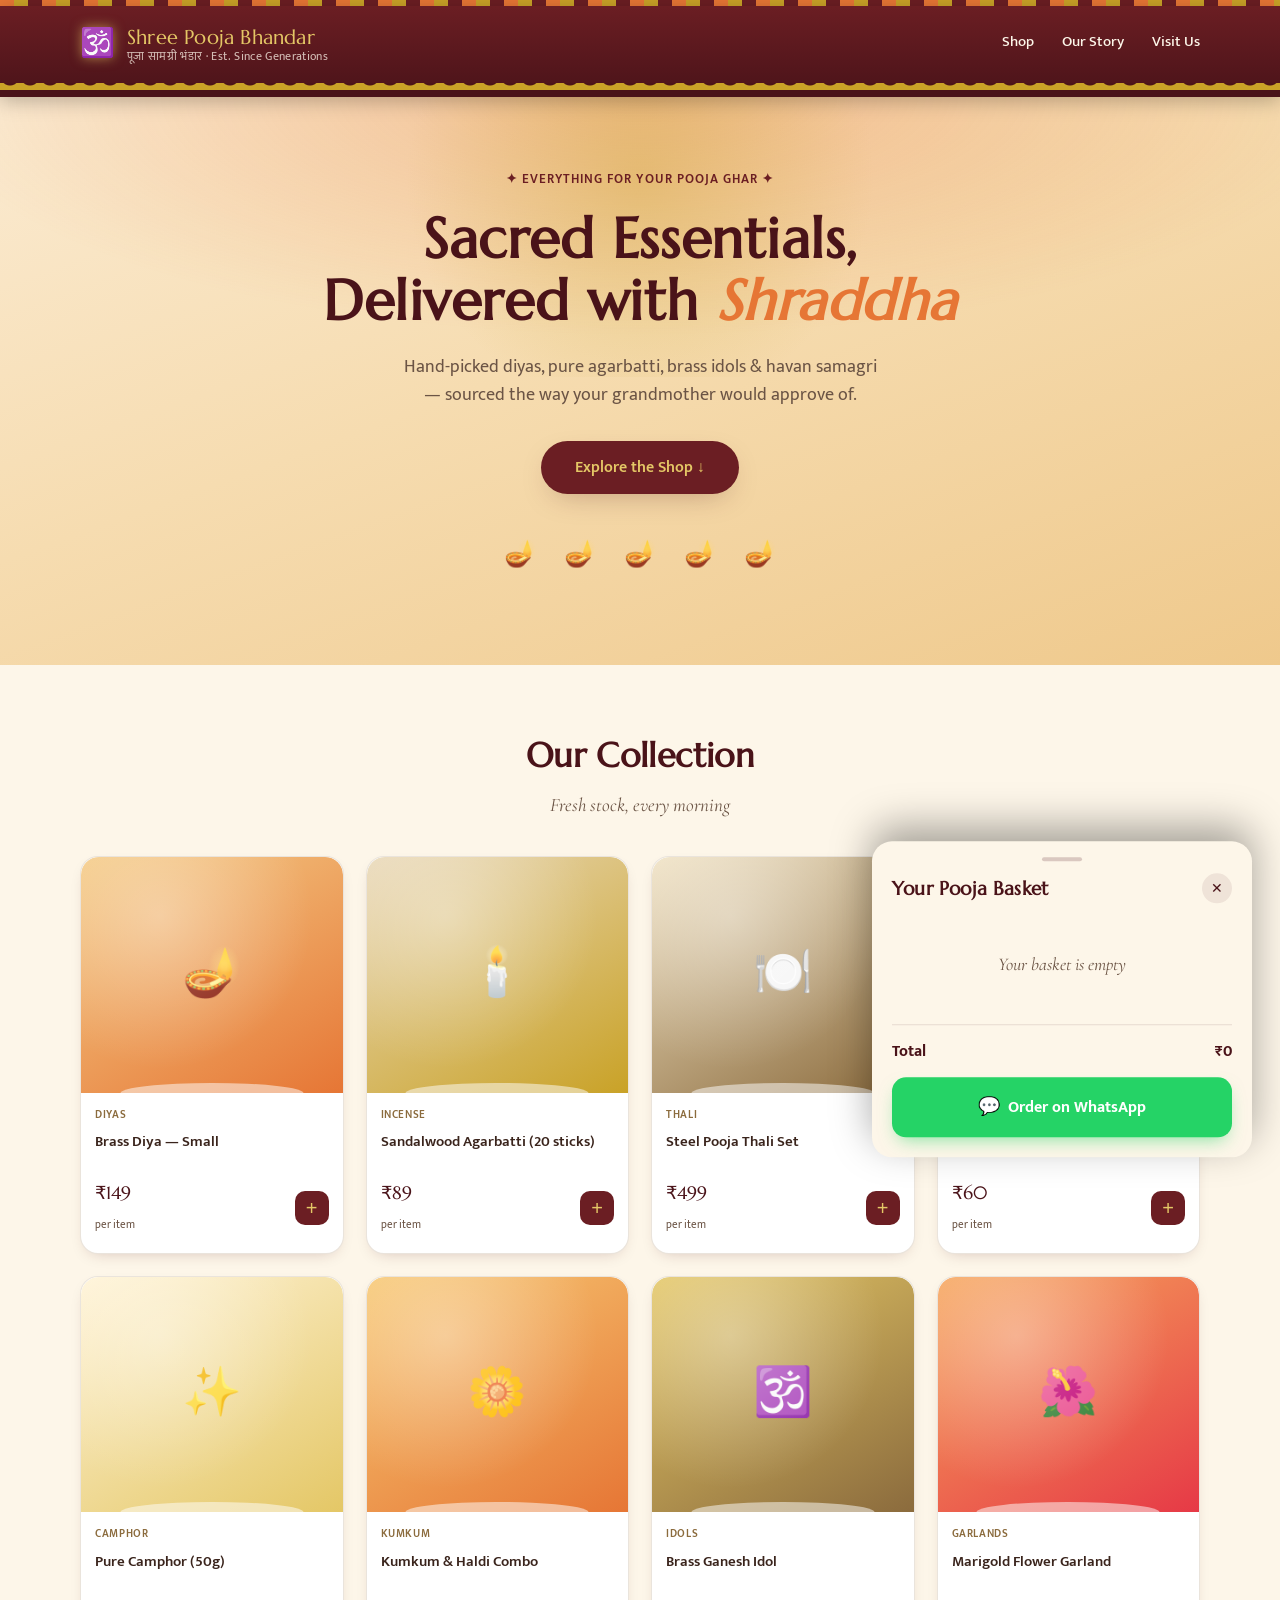
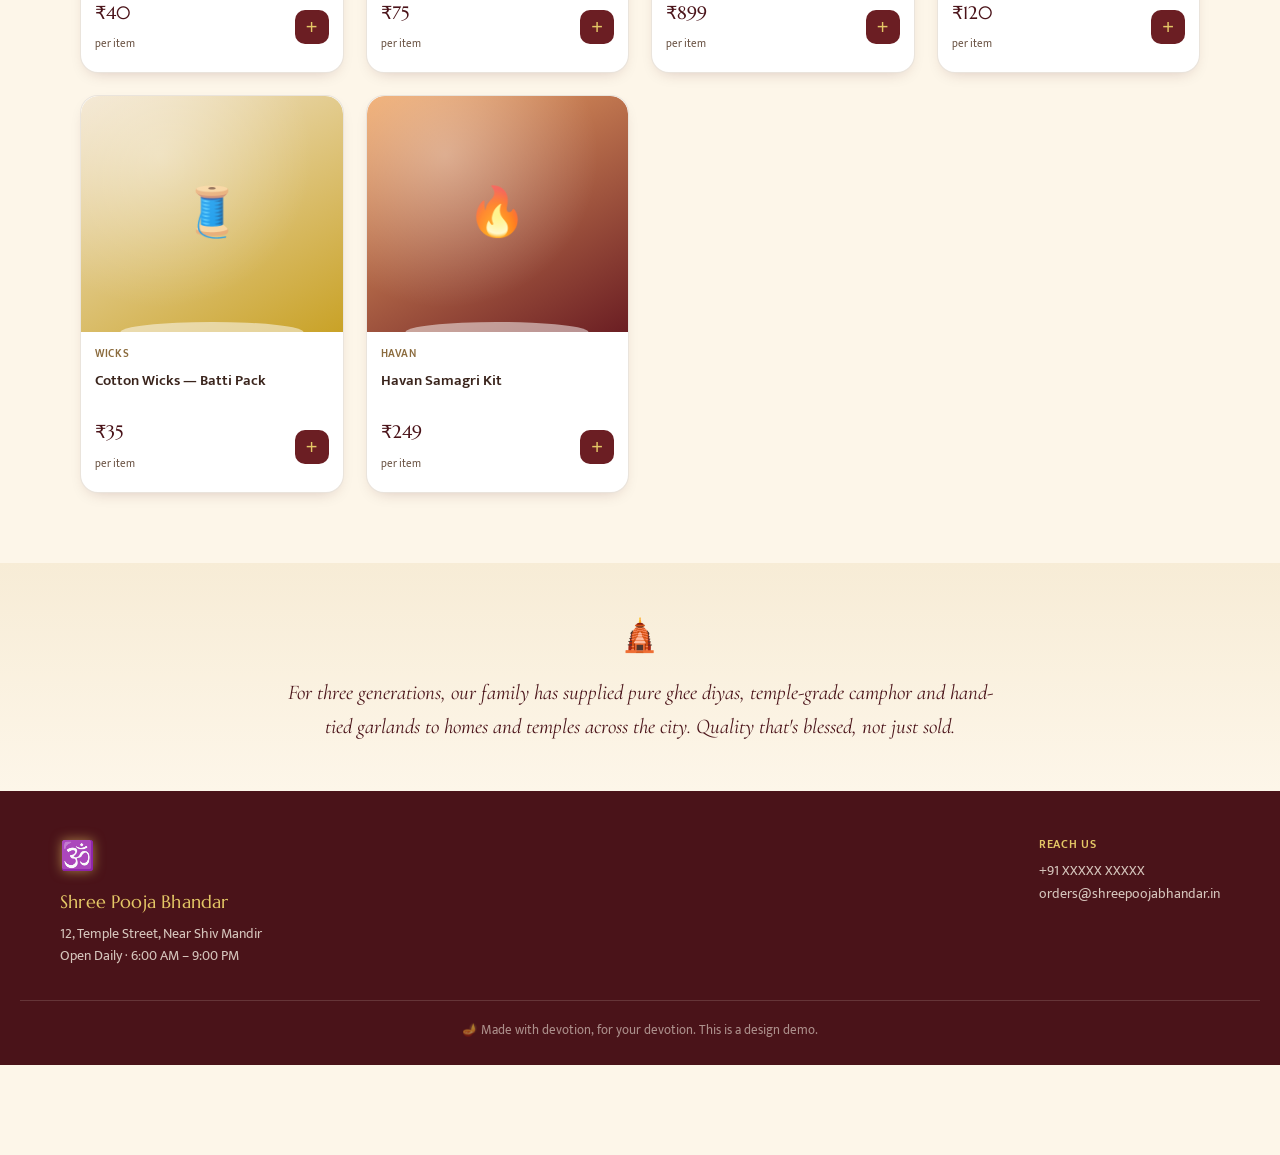
==== design-1-traditional/index.html @ de9244f1 "Add 3 pooja store design directions with Zepto-style cart demo Static HTML/CSS/JS prototypes (no bui" ====
<!DOCTYPE html>
<html lang="en">
<head>
<meta charset="UTF-8">
<meta name="viewport" content="width=device-width, initial-scale=1.0">
<title>Shree Pooja Bhandar — Traditional</title>
<link rel="preconnect" href="https://fonts.googleapis.com">
<link rel="preconnect" href="https://fonts.gstatic.com" crossorigin>
<link href="https://fonts.googleapis.com/css2?family=Cormorant+Garamond:ital,wght@0,500;0,600;0,700;1,500&family=Marcellus&family=Mukta:wght@400;500;600;700&display=swap" rel="stylesheet">
<link rel="stylesheet" href="style.css">
</head>
<body>

<div class="rangoli-strip" aria-hidden="true"></div>

<header class="site-header">
  <div class="header-inner">
    <div class="brand">
      <span class="brand-mark">🕉️</span>
      <div class="brand-text">
        <span class="brand-name">Shree Pooja Bhandar</span>
        <span class="brand-tag">पूजा सामग्री भंडार · Est. Since Generations</span>
      </div>
    </div>
    <nav class="site-nav">
      <a href="#shop">Shop</a>
      <a href="#about">Our Story</a>
      <a href="#contact">Visit Us</a>
    </nav>
  </div>
  <div class="scallop-border" aria-hidden="true"></div>
</header>

<section class="hero">
  <div class="hero-glow" aria-hidden="true"></div>
  <div class="hero-inner">
    <p class="hero-kicker">✦ Everything for your Pooja Ghar ✦</p>
    <h1>Sacred Essentials,<br>Delivered with <em>Shraddha</em></h1>
    <p class="hero-sub">Hand-picked diyas, pure agarbatti, brass idols &amp; havan samagri — sourced the way your grandmother would approve of.</p>
    <a href="#shop" class="hero-cta">Explore the Shop ↓</a>
  </div>
  <div class="hero-flames" aria-hidden="true">
    <span>🪔</span><span>🪔</span><span>🪔</span><span>🪔</span><span>🪔</span>
  </div>
</section>

<main>
  <section id="shop" class="products">
    <div class="section-head">
      <h2>Our Collection</h2>
      <p>Fresh stock, every morning</p>
    </div>
    <div id="productGrid" class="product-grid"></div>
  </section>

  <section id="about" class="about-strip">
    <div class="about-inner">
      <span class="about-icon">🛕</span>
      <p>For three generations, our family has supplied pure ghee diyas, temple-grade camphor and hand-tied garlands to homes and temples across the city. Quality that's blessed, not just sold.</p>
    </div>
  </section>
</main>

<footer id="contact" class="site-footer">
  <div class="footer-inner">
    <div>
      <span class="brand-mark">🕉️</span>
      <p class="brand-name">Shree Pooja Bhandar</p>
      <p>12, Temple Street, Near Shiv Mandir<br>Open Daily · 6:00 AM – 9:00 PM</p>
    </div>
    <div>
      <p class="footer-heading">Reach Us</p>
      <p>+91 XXXXX XXXXX</p>
      <p>orders@shreepoojabhandar.in</p>
    </div>
  </div>
  <p class="footer-bottom">🪔 Made with devotion, for your devotion. This is a design demo.</p>
</footer>

<div id="cartBar" class="cart-bar hidden">
  <div class="cart-bar-info">
    <span class="cart-bar-badge" id="cartCount">0</span>
    <span class="cart-bar-text">
      <strong id="cartItemsLabel">0 items</strong>
      <span id="cartTotalLabel">₹0</span>
    </span>
  </div>
  <span class="cart-bar-action">View Cart ▲</span>
</div>

<div id="cartDrawer" class="cart-drawer hidden">
  <div class="drawer-handle" id="drawerHandle"></div>
  <div class="drawer-header">
    <h3>Your Pooja Basket</h3>
    <button id="closeDrawer" class="drawer-close" aria-label="Close cart">✕</button>
  </div>
  <div id="drawerItems" class="drawer-items"></div>
  <div class="drawer-footer">
    <div class="drawer-total-row">
      <span>Total</span>
      <span id="drawerTotal">₹0</span>
    </div>
    <button id="whatsappBtn" class="whatsapp-btn">
      <span class="wa-icon">💬</span> Order on WhatsApp
    </button>
  </div>
</div>

<script src="script.js"></script>
</body>
</html>
---- design-1-traditional/style.css ----
/* ============================================
   SHREE POOJA BHANDAR — Traditional / Warm
   Palette: Maroon #6B1E23, Temple Gold #C9A227,
   Marigold #E67635, Brass #8B6B3D, Cream #FDF6E9,
   Ink #3A241C
   Type: Marcellus (display) + Cormorant Garamond (accents)
         + Mukta (body)
   ============================================ */

:root{
  --maroon: #6B1E23;
  --maroon-deep: #4A1319;
  --gold: #C9A227;
  --gold-light: #E4C766;
  --marigold: #E67635;
  --brass: #8B6B3D;
  --cream: #FDF6E9;
  --cream-2: #F7ECD6;
  --ink: #3A241C;
  --ink-soft: #6B5445;
  --shadow: 0 10px 30px -12px rgba(74, 19, 25, 0.35);
}

*{ box-sizing: border-box; margin: 0; padding: 0; }

html{ scroll-behavior: smooth; }

body{
  font-family: 'Mukta', sans-serif;
  background: var(--cream);
  color: var(--ink);
  line-height: 1.6;
  font-size: 16px;
  padding-bottom: 90px;
  overflow-x: hidden;
}

h1, h2, h3, .brand-name{
  font-family: 'Marcellus', serif;
  color: var(--maroon-deep);
  letter-spacing: 0.01em;
}

a{ text-decoration: none; color: inherit; }

/* ---------- Rangoli top strip ---------- */
.rangoli-strip{
  height: 6px;
  background: repeating-linear-gradient(
    90deg,
    var(--marigold) 0 14px,
    var(--gold) 14px 28px,
    var(--maroon) 28px 42px
  );
}

/* ---------- Header ---------- */
.site-header{
  background: linear-gradient(180deg, var(--maroon) 0%, var(--maroon-deep) 100%);
  position: sticky;
  top: 0;
  z-index: 40;
  box-shadow: 0 4px 18px rgba(0,0,0,0.25);
}
.header-inner{
  max-width: 1160px;
  margin: 0 auto;
  padding: 16px 20px;
  display: flex;
  align-items: center;
  justify-content: space-between;
  gap: 16px;
}
.brand{
  display: flex;
  align-items: center;
  gap: 12px;
}
.brand-mark{
  font-size: 28px;
  filter: drop-shadow(0 0 6px rgba(228, 199, 102, 0.6));
}
.brand-text{ display: flex; flex-direction: column; line-height: 1.2; }
.site-header .brand-name{
  color: var(--gold-light);
  font-size: 20px;
}
.brand-tag{
  color: rgba(253, 246, 233, 0.75);
  font-size: 11.5px;
  letter-spacing: 0.03em;
}
.site-nav{
  display: flex;
  gap: 28px;
}
.site-nav a{
  color: var(--cream);
  font-weight: 500;
  font-size: 15px;
  position: relative;
  padding-bottom: 4px;
  transition: color 0.2s ease;
}
.site-nav a:hover{ color: var(--gold-light); }
.site-nav a::after{
  content: "";
  position: absolute;
  left: 0; right: 0; bottom: 0;
  height: 2px;
  background: var(--gold-light);
  transform: scaleX(0);
  transition: transform 0.25s ease;
}
.site-nav a:hover::after{ transform: scaleX(1); }

.scallop-border{
  height: 14px;
  background:
    radial-gradient(circle at 10px 0, transparent 9px, var(--gold) 10px) 0 -7px / 20px 14px repeat-x,
    var(--maroon-deep);
}

/* ---------- Hero ---------- */
.hero{
  position: relative;
  padding: 72px 20px 90px;
  text-align: center;
  background:
    radial-gradient(ellipse 80% 60% at 50% 0%, rgba(230, 118, 53, 0.35), transparent 70%),
    linear-gradient(160deg, #FBEBD2 0%, #F6DCB0 45%, #EFC98C 100%);
  overflow: hidden;
}
.hero-glow{
  position: absolute;
  top: -120px; left: 50%;
  width: 600px; height: 400px;
  transform: translateX(-50%);
  background: radial-gradient(circle, rgba(201,162,39,0.35), transparent 65%);
  pointer-events: none;
}
.hero-inner{ position: relative; max-width: 680px; margin: 0 auto; }
.hero-kicker{
  color: var(--maroon);
  font-weight: 600;
  letter-spacing: 0.08em;
  font-size: 13px;
  text-transform: uppercase;
  margin-bottom: 18px;
}
.hero h1{
  font-size: clamp(34px, 6vw, 56px);
  line-height: 1.12;
  margin-bottom: 20px;
}
.hero h1 em{
  color: var(--marigold);
  font-style: italic;
}
.hero-sub{
  font-size: 17.5px;
  color: var(--ink-soft);
  max-width: 480px;
  margin: 0 auto 32px;
}
.hero-cta{
  display: inline-block;
  background: var(--maroon);
  color: var(--gold-light);
  padding: 14px 34px;
  border-radius: 999px;
  font-weight: 600;
  font-size: 15.5px;
  box-shadow: var(--shadow);
  transition: transform 0.2s ease, background 0.2s ease;
}
.hero-cta:hover{
  background: var(--maroon-deep);
  transform: translateY(-2px);
}
.hero-flames{
  margin-top: 40px;
  display: flex;
  justify-content: center;
  gap: 28px;
  font-size: 26px;
  opacity: 0.85;
}
.hero-flames span{
  animation: flicker 2.4s ease-in-out infinite;
}
.hero-flames span:nth-child(2){ animation-delay: 0.3s; }
.hero-flames span:nth-child(3){ animation-delay: 0.6s; }
.hero-flames span:nth-child(4){ animation-delay: 0.9s; }
.hero-flames span:nth-child(5){ animation-delay: 1.2s; }
@keyframes flicker{
  0%, 100%{ transform: translateY(0) scale(1); }
  50%{ transform: translateY(-6px) scale(1.08); }
}

/* ---------- Products ---------- */
.products{
  max-width: 1160px;
  margin: 0 auto;
  padding: 64px 20px 40px;
}
.section-head{
  text-align: center;
  margin-bottom: 36px;
}
.section-head h2{
  font-size: clamp(26px, 4vw, 34px);
  margin-bottom: 6px;
}
.section-head p{
  color: var(--ink-soft);
  font-family: 'Cormorant Garamond', serif;
  font-size: 19px;
  font-style: italic;
}

.product-grid{
  display: grid;
  grid-template-columns: repeat(2, 1fr);
  gap: 18px;
}
@media (min-width: 620px){
  .product-grid{ grid-template-columns: repeat(3, 1fr); }
}
@media (min-width: 920px){
  .product-grid{ grid-template-columns: repeat(4, 1fr); gap: 22px; }
}

.product-card{
  background: #fff;
  border-radius: 18px;
  border: 1px solid rgba(139, 107, 61, 0.18);
  overflow: hidden;
  box-shadow: 0 6px 16px -8px rgba(74, 19, 25, 0.25);
  transition: transform 0.25s ease, box-shadow 0.25s ease;
  display: flex;
  flex-direction: column;
}
.product-card:hover{
  transform: translateY(-5px);
  box-shadow: 0 16px 28px -12px rgba(74, 19, 25, 0.35);
}
.product-media{
  position: relative;
  aspect-ratio: 1 / 0.9;
  display: flex;
  align-items: center;
  justify-content: center;
  font-size: 48px;
  border-radius: 18px 18px 0 0;
}
.product-media::after{
  content: "";
  position: absolute;
  inset: 0;
  border-radius: 18px 18px 0 0;
  background: radial-gradient(circle at 30% 25%, rgba(255,255,255,0.35), transparent 60%);
}
.product-media .arch{
  position: absolute;
  bottom: 0; left: 50%;
  transform: translateX(-50%);
  width: 70%;
  height: 10px;
  background: rgba(255,255,255,0.5);
  border-radius: 50% 50% 0 0 / 100% 100% 0 0;
}
.product-body{
  padding: 14px 14px 16px;
  display: flex;
  flex-direction: column;
  gap: 8px;
  flex: 1;
}
.product-cat{
  font-size: 11px;
  text-transform: uppercase;
  letter-spacing: 0.06em;
  color: var(--brass);
  font-weight: 600;
}
.product-name{
  font-size: 15px;
  font-weight: 600;
  color: var(--ink);
  line-height: 1.35;
  min-height: 2.6em;
}
.product-footer{
  margin-top: auto;
  display: flex;
  align-items: center;
  justify-content: space-between;
  gap: 8px;
}
.product-price{
  font-family: 'Marcellus', serif;
  font-size: 18px;
  color: var(--maroon-deep);
}
.product-price small{
  font-family: 'Mukta', sans-serif;
  font-size: 11px;
  color: var(--ink-soft);
  font-weight: 400;
}

/* Add button / stepper */
.add-btn{
  background: var(--maroon);
  color: var(--gold-light);
  border: none;
  width: 34px;
  height: 34px;
  border-radius: 10px;
  font-size: 20px;
  line-height: 1;
  cursor: pointer;
  display: flex;
  align-items: center;
  justify-content: center;
  transition: background 0.2s ease, transform 0.15s ease;
  flex-shrink: 0;
}
.add-btn:hover{ background: var(--maroon-deep); }
.add-btn:active{ transform: scale(0.9); }

.stepper{
  display: flex;
  align-items: center;
  background: var(--maroon);
  border-radius: 10px;
  overflow: hidden;
  flex-shrink: 0;
}
.stepper button{
  background: transparent;
  border: none;
  color: var(--gold-light);
  width: 30px;
  height: 34px;
  font-size: 17px;
  cursor: pointer;
  transition: background 0.15s ease;
}
.stepper button:hover{ background: rgba(255,255,255,0.12); }
.stepper .qty{
  color: #fff;
  font-weight: 700;
  font-size: 14px;
  min-width: 22px;
  text-align: center;
}

/* ---------- About strip ---------- */
.about-strip{
  background: linear-gradient(180deg, var(--cream-2), var(--cream));
  padding: 48px 20px;
  margin-top: 30px;
}
.about-inner{
  max-width: 720px;
  margin: 0 auto;
  text-align: center;
}
.about-icon{ font-size: 32px; display: block; margin-bottom: 14px; }
.about-inner p{
  font-family: 'Cormorant Garamond', serif;
  font-size: 21px;
  font-style: italic;
  color: var(--maroon-deep);
  line-height: 1.6;
}

/* ---------- Footer ---------- */
.site-footer{
  background: var(--maroon-deep);
  color: var(--cream);
  padding: 44px 20px 24px;
}
.footer-inner{
  max-width: 1160px;
  margin: 0 auto;
  display: flex;
  flex-wrap: wrap;
  gap: 36px;
  justify-content: space-between;
}
.site-footer .brand-name{
  color: var(--gold-light);
  font-size: 18px;
  margin: 8px 0 6px;
}
.site-footer p{
  color: rgba(253,246,233,0.78);
  font-size: 14px;
  line-height: 1.6;
}
.footer-heading{
  color: var(--gold-light) !important;
  font-weight: 600;
  margin-bottom: 6px;
  text-transform: uppercase;
  font-size: 12px !important;
  letter-spacing: 0.06em;
}
.footer-bottom{
  text-align: center;
  margin-top: 32px;
  padding-top: 20px;
  border-top: 1px solid rgba(253,246,233,0.15);
  font-size: 12.5px !important;
  color: rgba(253,246,233,0.55) !important;
}

/* ---------- Cart bar ---------- */
.cart-bar{
  position: fixed;
  left: 16px; right: 16px; bottom: 16px;
  max-width: 520px;
  margin: 0 auto;
  background: var(--maroon);
  color: #fff;
  border-radius: 16px;
  padding: 12px 18px;
  display: flex;
  align-items: center;
  justify-content: space-between;
  box-shadow: 0 14px 30px -8px rgba(0,0,0,0.45);
  cursor: pointer;
  z-index: 50;
  transition: transform 0.35s cubic-bezier(.2,.9,.3,1.3), opacity 0.3s ease;
  border: 1px solid rgba(228,199,102,0.35);
}
.cart-bar.hidden{
  transform: translateY(140%);
  opacity: 0;
  pointer-events: none;
}
.cart-bar.bounce{ animation: cartPulse 0.4s ease; }
@keyframes cartPulse{
  0%{ transform: scale(1); }
  30%{ transform: scale(1.035); }
  100%{ transform: scale(1); }
}
.cart-bar-info{ display: flex; align-items: center; gap: 12px; }
.cart-bar-badge{
  background: var(--gold-light);
  color: var(--maroon-deep);
  font-weight: 700;
  font-size: 13px;
  min-width: 26px;
  height: 26px;
  border-radius: 50%;
  display: flex;
  align-items: center;
  justify-content: center;
  transition: transform 0.2s ease;
}
.cart-bar-badge.bump{ animation: badgeBounce 0.4s ease; }
@keyframes badgeBounce{
  0%{ transform: scale(1); }
  40%{ transform: scale(1.4); }
  100%{ transform: scale(1); }
}
.cart-bar-text{ display: flex; flex-direction: column; line-height: 1.25; }
.cart-bar-text strong{ font-size: 14px; }
.cart-bar-text span{ font-size: 12.5px; color: var(--gold-light); }
.cart-bar-action{
  font-size: 13.5px;
  font-weight: 600;
  color: var(--gold-light);
}

/* ---------- Cart drawer ---------- */
.cart-drawer{
  position: fixed;
  left: 0; right: 0; bottom: 0;
  max-width: 520px;
  margin: 0 auto;
  background: var(--cream);
  border-radius: 22px 22px 0 0;
  box-shadow: 0 -14px 40px rgba(0,0,0,0.35);
  z-index: 60;
  padding: 10px 20px 20px;
  max-height: 78vh;
  display: flex;
  flex-direction: column;
  transition: transform 0.35s cubic-bezier(.2,.9,.3,1.1);
}
.cart-drawer.hidden{ transform: translateY(110%); }
.drawer-handle{
  width: 40px; height: 4px;
  background: rgba(74,19,25,0.2);
  border-radius: 4px;
  margin: 6px auto 12px;
}
.drawer-header{
  display: flex;
  align-items: center;
  justify-content: space-between;
  margin-bottom: 10px;
}
.drawer-header h3{ font-size: 19px; }
.drawer-close{
  background: rgba(74,19,25,0.08);
  border: none;
  width: 30px; height: 30px;
  border-radius: 50%;
  font-size: 14px;
  cursor: pointer;
  color: var(--maroon-deep);
}
.drawer-items{
  overflow-y: auto;
  display: flex;
  flex-direction: column;
  gap: 12px;
  padding: 6px 2px 10px;
}
.drawer-empty{
  text-align: center;
  color: var(--ink-soft);
  padding: 30px 0;
  font-style: italic;
  font-family: 'Cormorant Garamond', serif;
  font-size: 18px;
}
.drawer-item{
  display: flex;
  align-items: center;
  gap: 12px;
  background: #fff;
  border-radius: 12px;
  padding: 10px 12px;
  border: 1px solid rgba(139,107,61,0.15);
}
.drawer-item-emoji{
  font-size: 22px;
  width: 38px; height: 38px;
  display: flex; align-items: center; justify-content: center;
  background: var(--cream-2);
  border-radius: 10px;
  flex-shrink: 0;
}
.drawer-item-info{ flex: 1; min-width: 0; }
.drawer-item-info .name{
  font-size: 14px;
  font-weight: 600;
  color: var(--ink);
  white-space: nowrap;
  overflow: hidden;
  text-overflow: ellipsis;
}
.drawer-item-info .line-price{
  font-size: 12.5px;
  color: var(--ink-soft);
}
.drawer-footer{
  border-top: 1px solid rgba(74,19,25,0.12);
  padding-top: 14px;
  margin-top: 6px;
}
.drawer-total-row{
  display: flex;
  justify-content: space-between;
  font-size: 16px;
  font-weight: 700;
  color: var(--maroon-deep);
  margin-bottom: 12px;
}
.whatsapp-btn{
  width: 100%;
  background: #25D366;
  color: #fff;
  border: none;
  padding: 15px;
  border-radius: 14px;
  font-size: 16px;
  font-weight: 700;
  font-family: 'Mukta', sans-serif;
  cursor: pointer;
  display: flex;
  align-items: center;
  justify-content: center;
  gap: 8px;
  box-shadow: 0 8px 18px -6px rgba(37,211,102,0.55);
  transition: transform 0.15s ease, background 0.2s ease;
}
.whatsapp-btn:hover{ background: #1ebe5a; transform: translateY(-1px); }
.whatsapp-btn:active{ transform: scale(0.98); }
.wa-icon{ font-size: 18px; }

@media (min-width: 720px){
  .cart-bar, .cart-drawer{ left: auto; right: 28px; }
  .cart-bar{ width: 380px; }
  .cart-drawer{
    width: 380px;
    border-radius: 20px;
    bottom: 90px;
    max-height: 70vh;
  }
}
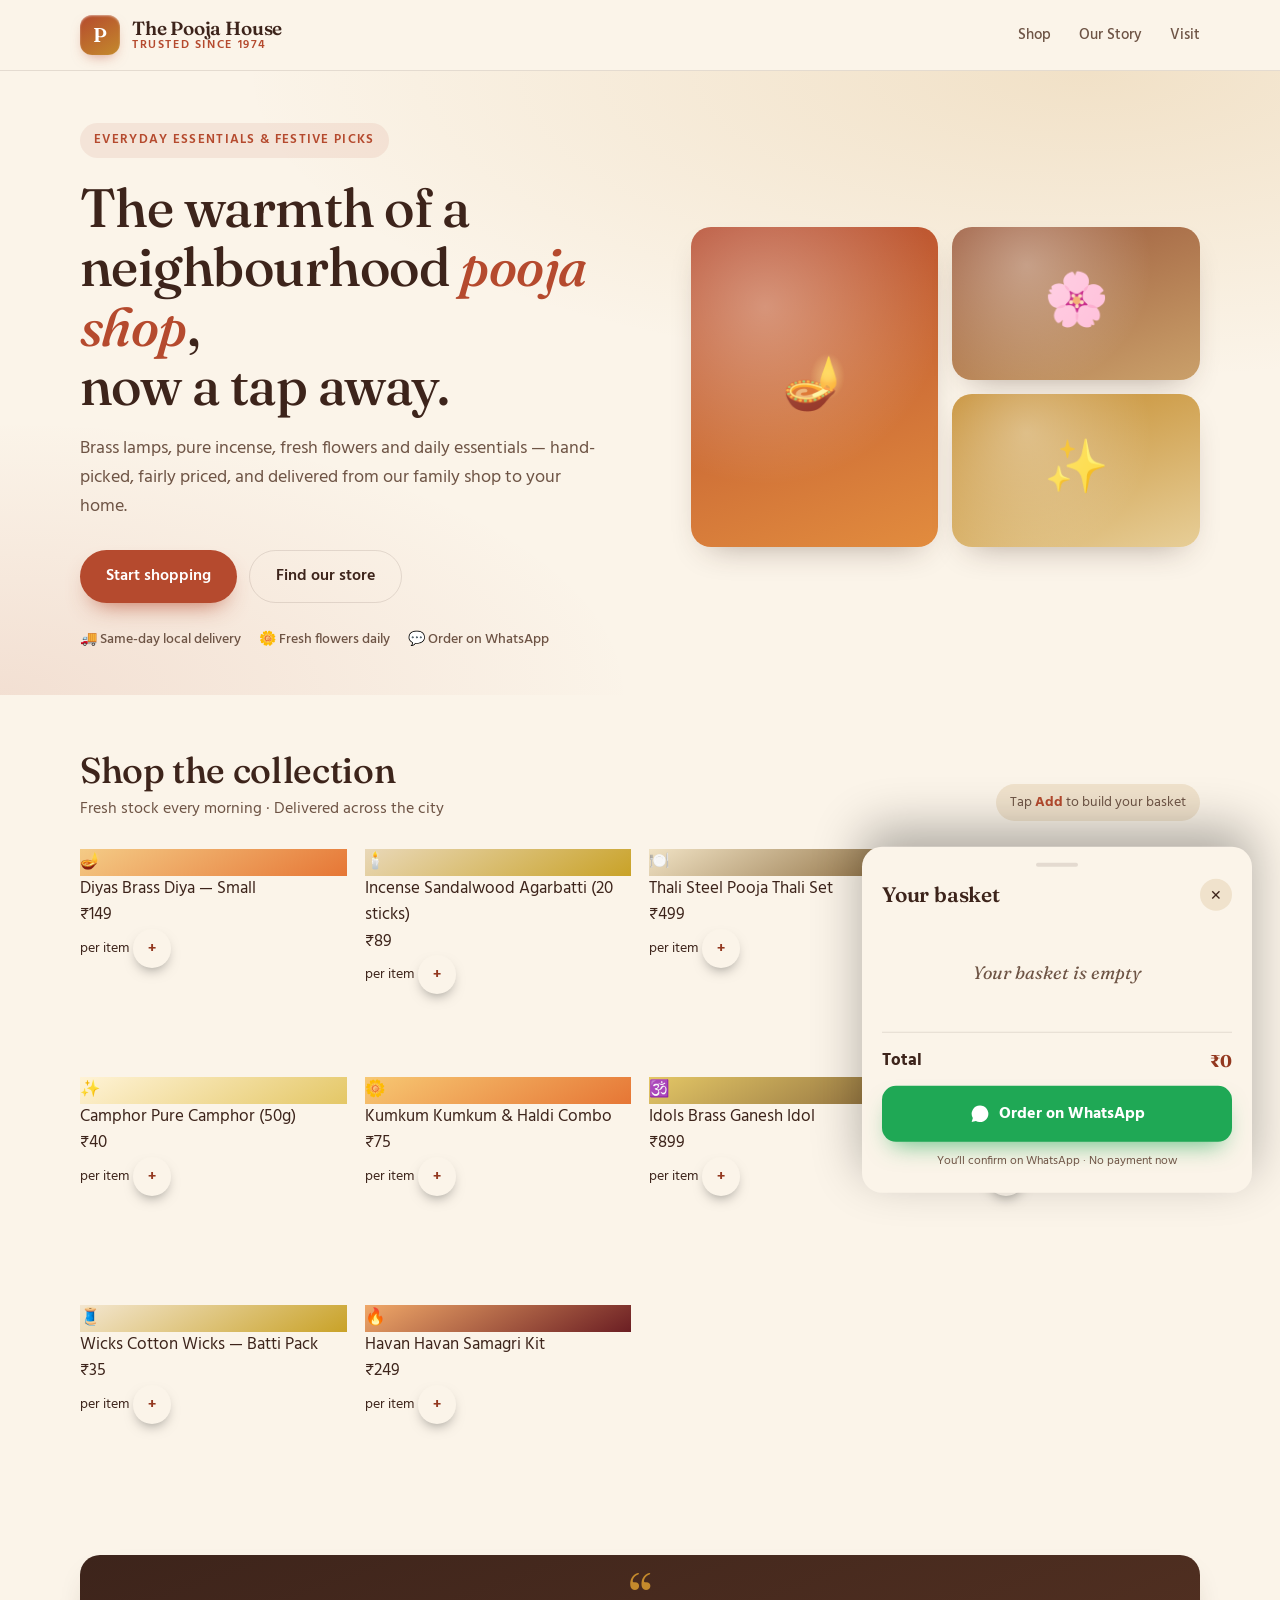
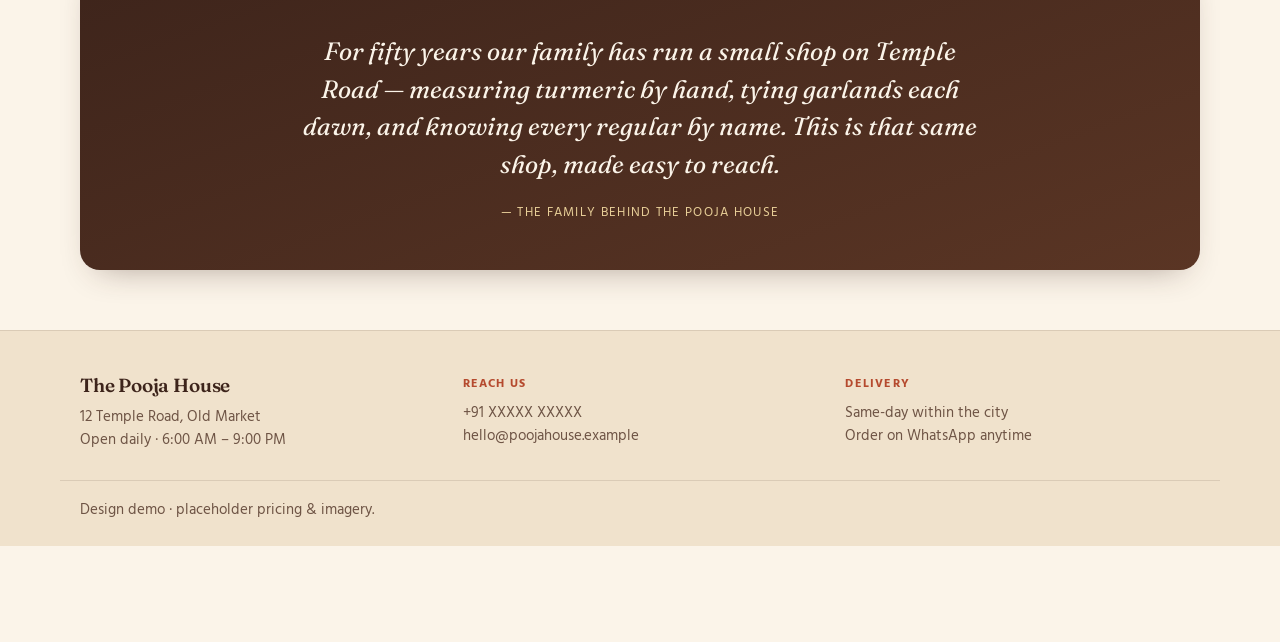
==== commit 45e0b571: "Redesign all 3 directions: English-only, bento grids, real photos - Drop religious ornamentation and" ====
--- a/design-1-traditional/index.html
+++ b/design-1-traditional/index.html
@@ -3,108 +3,124 @@
 <head>
 <meta charset="UTF-8">
 <meta name="viewport" content="width=device-width, initial-scale=1.0">
-<title>Shree Pooja Bhandar — Traditional</title>
+<title>The Pooja House — Traditional</title>
 <link rel="preconnect" href="https://fonts.googleapis.com">
 <link rel="preconnect" href="https://fonts.gstatic.com" crossorigin>
-<link href="https://fonts.googleapis.com/css2?family=Cormorant+Garamond:ital,wght@0,500;0,600;0,700;1,500&family=Marcellus&family=Mukta:wght@400;500;600;700&display=swap" rel="stylesheet">
+<link href="https://fonts.googleapis.com/css2?family=Fraunces:ital,opsz,wght@0,9..144,400;0,9..144,500;0,9..144,600;1,9..144,500&family=Hind:wght@400;500;600;700&display=swap" rel="stylesheet">
 <link rel="stylesheet" href="style.css">
 </head>
-<body>
-
-<div class="rangoli-strip" aria-hidden="true"></div>
+<body data-shop="The Pooja House" data-cardstyle="overlay">
 
 <header class="site-header">
-  <div class="header-inner">
-    <div class="brand">
-      <span class="brand-mark">🕉️</span>
-      <div class="brand-text">
-        <span class="brand-name">Shree Pooja Bhandar</span>
-        <span class="brand-tag">पूजा सामग्री भंडार · Est. Since Generations</span>
-      </div>
-    </div>
+  <div class="wrap header-inner">
+    <a href="#" class="brand">
+      <span class="brand-seal">P</span>
+      <span class="brand-text">
+        <span class="brand-name">The Pooja House</span>
+        <span class="brand-tag">Trusted since 1974</span>
+      </span>
+    </a>
     <nav class="site-nav">
       <a href="#shop">Shop</a>
       <a href="#about">Our Story</a>
-      <a href="#contact">Visit Us</a>
+      <a href="#visit">Visit</a>
     </nav>
   </div>
-  <div class="scallop-border" aria-hidden="true"></div>
 </header>
 
 <section class="hero">
-  <div class="hero-glow" aria-hidden="true"></div>
-  <div class="hero-inner">
-    <p class="hero-kicker">✦ Everything for your Pooja Ghar ✦</p>
-    <h1>Sacred Essentials,<br>Delivered with <em>Shraddha</em></h1>
-    <p class="hero-sub">Hand-picked diyas, pure agarbatti, brass idols &amp; havan samagri — sourced the way your grandmother would approve of.</p>
-    <a href="#shop" class="hero-cta">Explore the Shop ↓</a>
-  </div>
-  <div class="hero-flames" aria-hidden="true">
-    <span>🪔</span><span>🪔</span><span>🪔</span><span>🪔</span><span>🪔</span>
+  <div class="wrap hero-inner">
+    <div class="hero-copy">
+      <span class="hero-eyebrow">Everyday essentials &amp; festive picks</span>
+      <h1>The warmth of a<br>neighbourhood <em>pooja shop</em>,<br>now a tap away.</h1>
+      <p class="hero-sub">Brass lamps, pure incense, fresh flowers and daily essentials — hand-picked, fairly priced, and delivered from our family shop to your home.</p>
+      <div class="hero-actions">
+        <a href="#shop" class="btn btn-primary">Start shopping</a>
+        <a href="#visit" class="btn btn-ghost">Find our store</a>
+      </div>
+      <ul class="hero-trust">
+        <li>🚚 Same-day local delivery</li>
+        <li>🌼 Fresh flowers daily</li>
+        <li>💬 Order on WhatsApp</li>
+      </ul>
+    </div>
+    <div class="hero-visual" aria-hidden="true">
+      <div class="hero-photo hero-photo-1"><span>🪔</span></div>
+      <div class="hero-photo hero-photo-2"><span>🌸</span></div>
+      <div class="hero-photo hero-photo-3"><span>✨</span></div>
+    </div>
   </div>
 </section>
 
-<main>
-  <section id="shop" class="products">
+<main class="wrap">
+  <section id="shop" class="shop">
     <div class="section-head">
-      <h2>Our Collection</h2>
-      <p>Fresh stock, every morning</p>
+      <div>
+        <h2>Shop the collection</h2>
+        <p>Fresh stock every morning · Delivered across the city</p>
+      </div>
+      <span class="section-note">Tap <b>Add</b> to build your basket</span>
     </div>
     <div id="productGrid" class="product-grid"></div>
   </section>
 
-  <section id="about" class="about-strip">
-    <div class="about-inner">
-      <span class="about-icon">🛕</span>
-      <p>For three generations, our family has supplied pure ghee diyas, temple-grade camphor and hand-tied garlands to homes and temples across the city. Quality that's blessed, not just sold.</p>
+  <section id="about" class="story">
+    <div class="story-card">
+      <span class="story-mark">“</span>
+      <p>For fifty years our family has run a small shop on Temple Road — measuring turmeric by hand, tying garlands each dawn, and knowing every regular by name. This is that same shop, made easy to reach.</p>
+      <span class="story-by">— The family behind The Pooja House</span>
     </div>
   </section>
 </main>
 
-<footer id="contact" class="site-footer">
-  <div class="footer-inner">
+<footer id="visit" class="site-footer">
+  <div class="wrap footer-grid">
     <div>
-      <span class="brand-mark">🕉️</span>
-      <p class="brand-name">Shree Pooja Bhandar</p>
-      <p>12, Temple Street, Near Shiv Mandir<br>Open Daily · 6:00 AM – 9:00 PM</p>
+      <span class="brand-name">The Pooja House</span>
+      <p>12 Temple Road, Old Market<br>Open daily · 6:00 AM – 9:00 PM</p>
     </div>
     <div>
-      <p class="footer-heading">Reach Us</p>
+      <span class="foot-h">Reach us</span>
       <p>+91 XXXXX XXXXX</p>
-      <p>orders@shreepoojabhandar.in</p>
+      <p>hello@poojahouse.example</p>
+    </div>
+    <div>
+      <span class="foot-h">Delivery</span>
+      <p>Same-day within the city<br>Order on WhatsApp anytime</p>
     </div>
   </div>
-  <p class="footer-bottom">🪔 Made with devotion, for your devotion. This is a design demo.</p>
+  <p class="wrap foot-fine">Design demo · placeholder pricing &amp; imagery.</p>
 </footer>
 
-<div id="cartBar" class="cart-bar hidden">
-  <div class="cart-bar-info">
-    <span class="cart-bar-badge" id="cartCount">0</span>
-    <span class="cart-bar-text">
-      <strong id="cartItemsLabel">0 items</strong>
-      <span id="cartTotalLabel">₹0</span>
-    </span>
-  </div>
-  <span class="cart-bar-action">View Cart ▲</span>
-</div>
+<!-- Cart -->
+<div id="cartOverlay" class="cart-overlay"></div>
 
-<div id="cartDrawer" class="cart-drawer hidden">
-  <div class="drawer-handle" id="drawerHandle"></div>
-  <div class="drawer-header">
-    <h3>Your Pooja Basket</h3>
-    <button id="closeDrawer" class="drawer-close" aria-label="Close cart">✕</button>
-  </div>
+<button id="cartBar" class="cart-bar" aria-label="Open your basket">
+  <span class="cart-bar-left">
+    <span class="cart-bar-count" id="cartCount">0</span>
+    <span class="cart-bar-meta"><b id="cartQty">0 items</b><span>Tap to review</span></span>
+  </span>
+  <span class="cart-bar-right">
+    <span id="cartTotal">₹0</span>
+    <span class="cart-bar-cta">View basket ›</span>
+  </span>
+</button>
+
+<aside id="cartDrawer" class="cart-drawer" aria-hidden="true" aria-label="Your basket">
+  <header class="drawer-top">
+    <h3>Your basket</h3>
+    <button id="closeDrawer" class="drawer-x" aria-label="Close">✕</button>
+  </header>
   <div id="drawerItems" class="drawer-items"></div>
-  <div class="drawer-footer">
-    <div class="drawer-total-row">
-      <span>Total</span>
-      <span id="drawerTotal">₹0</span>
-    </div>
-    <button id="whatsappBtn" class="whatsapp-btn">
-      <span class="wa-icon">💬</span> Order on WhatsApp
+  <footer class="drawer-bottom">
+    <div class="drawer-total"><span>Total</span><span id="drawerTotal">₹0</span></div>
+    <button id="whatsappBtn" class="wa-btn">
+      <svg viewBox="0 0 24 24" width="20" height="20" fill="currentColor" aria-hidden="true"><path d="M17.5 14.4c-.3-.15-1.7-.85-2-.95-.26-.1-.45-.15-.65.15-.2.3-.75.95-.9 1.15-.17.2-.34.22-.63.07-.3-.15-1.24-.46-2.36-1.46-.87-.78-1.46-1.74-1.63-2.03-.17-.3-.02-.46.13-.6.13-.13.3-.34.44-.5.15-.18.2-.3.3-.5.1-.2.05-.37-.02-.52-.08-.15-.65-1.57-.9-2.15-.24-.57-.48-.49-.65-.5h-.56c-.2 0-.5.07-.77.37-.26.3-1 1-1 2.42s1.03 2.8 1.17 3c.14.2 2.02 3.08 4.9 4.32.68.3 1.22.47 1.63.6.69.22 1.31.19 1.8.11.55-.08 1.7-.7 1.94-1.36.24-.67.24-1.24.17-1.36-.07-.12-.26-.19-.55-.34zM12 2a10 10 0 0 0-8.6 15.06L2 22l5.06-1.33A10 10 0 1 0 12 2z"/></svg>
+      Order on WhatsApp
     </button>
-  </div>
-</div>
+    <p class="drawer-note">You’ll confirm on WhatsApp · No payment now</p>
+  </footer>
+</aside>
 
 <script src="script.js"></script>
 </body>
--- a/design-1-traditional/style.css
+++ b/design-1-traditional/style.css
@@ -1,608 +1,238 @@
-/* ============================================
-   SHREE POOJA BHANDAR — Traditional / Warm
-   Palette: Maroon #6B1E23, Temple Gold #C9A227,
-   Marigold #E67635, Brass #8B6B3D, Cream #FDF6E9,
-   Ink #3A241C
-   Type: Marcellus (display) + Cormorant Garamond (accents)
-         + Mukta (body)
-   ============================================ */
+/* ============================================================
+   THE POOJA HOUSE — Direction 1 · Traditional / Warm (refined)
+   Palette
+     Clay Terracotta  #B54A2E
+     Warm Espresso    #3D241B
+     Muted Brass Gold #C48A2C
+     Warm Paper       #FBF4E9
+     Soft Sand        #F0E2CC
+   Type: Fraunces (display serif) + Hind (body)
+   Signature: warm "brass seal" monogram + arched feature tile
+   ============================================================ */
 
 :root{
-  --maroon: #6B1E23;
-  --maroon-deep: #4A1319;
-  --gold: #C9A227;
-  --gold-light: #E4C766;
-  --marigold: #E67635;
-  --brass: #8B6B3D;
-  --cream: #FDF6E9;
-  --cream-2: #F7ECD6;
-  --ink: #3A241C;
-  --ink-soft: #6B5445;
-  --shadow: 0 10px 30px -12px rgba(74, 19, 25, 0.35);
-}
-
-*{ box-sizing: border-box; margin: 0; padding: 0; }
-
-html{ scroll-behavior: smooth; }
-
+  --clay:#B54A2E;
+  --clay-dark:#93381F;
+  --ink:#3D241B;
+  --ink-soft:#6E5445;
+  --gold:#C48A2C;
+  --gold-soft:#E7CE97;
+  --paper:#FBF4E9;
+  --sand:#F0E2CC;
+  --card:#FFFDF8;
+  --line:rgba(61,36,27,.12);
+  --shadow:0 14px 34px -18px rgba(61,36,27,.45);
+  --radius:20px;
+}
+*{box-sizing:border-box;margin:0;padding:0}
+html{scroll-behavior:smooth}
 body{
-  font-family: 'Mukta', sans-serif;
-  background: var(--cream);
-  color: var(--ink);
-  line-height: 1.6;
-  font-size: 16px;
-  padding-bottom: 90px;
-  overflow-x: hidden;
-}
-
-h1, h2, h3, .brand-name{
-  font-family: 'Marcellus', serif;
-  color: var(--maroon-deep);
-  letter-spacing: 0.01em;
-}
-
-a{ text-decoration: none; color: inherit; }
-
-/* ---------- Rangoli top strip ---------- */
-.rangoli-strip{
-  height: 6px;
-  background: repeating-linear-gradient(
-    90deg,
-    var(--marigold) 0 14px,
-    var(--gold) 14px 28px,
-    var(--maroon) 28px 42px
-  );
-}
+  font-family:'Hind',system-ui,sans-serif;
+  color:var(--ink);
+  background:var(--paper);
+  font-size:16.5px;
+  line-height:1.6;
+  -webkit-font-smoothing:antialiased;
+  padding-bottom:96px;
+  overflow-x:hidden;
+}
+h1,h2,h3,.brand-name{font-family:'Fraunces',Georgia,serif;color:var(--ink);letter-spacing:-.01em;line-height:1.1}
+a{text-decoration:none;color:inherit}
+.wrap{max-width:1160px;margin:0 auto;padding:0 20px}
+em{font-style:italic;color:var(--clay)}
 
 /* ---------- Header ---------- */
-.site-header{
-  background: linear-gradient(180deg, var(--maroon) 0%, var(--maroon-deep) 100%);
-  position: sticky;
-  top: 0;
-  z-index: 40;
-  box-shadow: 0 4px 18px rgba(0,0,0,0.25);
-}
-.header-inner{
-  max-width: 1160px;
-  margin: 0 auto;
-  padding: 16px 20px;
-  display: flex;
-  align-items: center;
-  justify-content: space-between;
-  gap: 16px;
-}
-.brand{
-  display: flex;
-  align-items: center;
-  gap: 12px;
-}
-.brand-mark{
-  font-size: 28px;
-  filter: drop-shadow(0 0 6px rgba(228, 199, 102, 0.6));
-}
-.brand-text{ display: flex; flex-direction: column; line-height: 1.2; }
-.site-header .brand-name{
-  color: var(--gold-light);
-  font-size: 20px;
-}
-.brand-tag{
-  color: rgba(253, 246, 233, 0.75);
-  font-size: 11.5px;
-  letter-spacing: 0.03em;
-}
-.site-nav{
-  display: flex;
-  gap: 28px;
-}
-.site-nav a{
-  color: var(--cream);
-  font-weight: 500;
-  font-size: 15px;
-  position: relative;
-  padding-bottom: 4px;
-  transition: color 0.2s ease;
-}
-.site-nav a:hover{ color: var(--gold-light); }
-.site-nav a::after{
-  content: "";
-  position: absolute;
-  left: 0; right: 0; bottom: 0;
-  height: 2px;
-  background: var(--gold-light);
-  transform: scaleX(0);
-  transition: transform 0.25s ease;
-}
-.site-nav a:hover::after{ transform: scaleX(1); }
-
-.scallop-border{
-  height: 14px;
-  background:
-    radial-gradient(circle at 10px 0, transparent 9px, var(--gold) 10px) 0 -7px / 20px 14px repeat-x,
-    var(--maroon-deep);
-}
+.site-header{position:sticky;top:0;z-index:40;background:rgba(251,244,233,.86);backdrop-filter:blur(10px);border-bottom:1px solid var(--line)}
+.header-inner{display:flex;align-items:center;justify-content:space-between;height:70px}
+.brand{display:flex;align-items:center;gap:12px}
+.brand-seal{
+  width:40px;height:40px;border-radius:12px;flex-shrink:0;
+  display:grid;place-items:center;
+  font-family:'Fraunces',serif;font-weight:600;font-size:20px;color:#fff;
+  background:linear-gradient(150deg,var(--clay),var(--gold));
+  box-shadow:inset 0 1px 2px rgba(255,255,255,.5),0 6px 14px -6px rgba(181,74,46,.6);
+}
+.brand-text{display:flex;flex-direction:column;line-height:1.15}
+.brand-name{font-size:19px;font-weight:600}
+.brand-tag{font-size:11.5px;letter-spacing:.14em;text-transform:uppercase;color:var(--clay);font-weight:600}
+.site-nav{display:flex;gap:28px}
+.site-nav a{font-weight:500;font-size:15px;color:var(--ink-soft);position:relative;transition:color .2s}
+.site-nav a:hover{color:var(--clay)}
+.site-nav a::after{content:"";position:absolute;left:0;bottom:-6px;width:100%;height:2px;background:var(--clay);transform:scaleX(0);transform-origin:left;transition:transform .25s}
+.site-nav a:hover::after{transform:scaleX(1)}
+@media(max-width:640px){.site-nav{display:none}}
 
 /* ---------- Hero ---------- */
 .hero{
-  position: relative;
-  padding: 72px 20px 90px;
-  text-align: center;
   background:
-    radial-gradient(ellipse 80% 60% at 50% 0%, rgba(230, 118, 53, 0.35), transparent 70%),
-    linear-gradient(160deg, #FBEBD2 0%, #F6DCB0 45%, #EFC98C 100%);
-  overflow: hidden;
-}
-.hero-glow{
-  position: absolute;
-  top: -120px; left: 50%;
-  width: 600px; height: 400px;
-  transform: translateX(-50%);
-  background: radial-gradient(circle, rgba(201,162,39,0.35), transparent 65%);
-  pointer-events: none;
-}
-.hero-inner{ position: relative; max-width: 680px; margin: 0 auto; }
-.hero-kicker{
-  color: var(--maroon);
-  font-weight: 600;
-  letter-spacing: 0.08em;
-  font-size: 13px;
-  text-transform: uppercase;
-  margin-bottom: 18px;
-}
-.hero h1{
-  font-size: clamp(34px, 6vw, 56px);
-  line-height: 1.12;
-  margin-bottom: 20px;
-}
-.hero h1 em{
-  color: var(--marigold);
-  font-style: italic;
-}
-.hero-sub{
-  font-size: 17.5px;
-  color: var(--ink-soft);
-  max-width: 480px;
-  margin: 0 auto 32px;
-}
-.hero-cta{
-  display: inline-block;
-  background: var(--maroon);
-  color: var(--gold-light);
-  padding: 14px 34px;
-  border-radius: 999px;
-  font-weight: 600;
-  font-size: 15.5px;
-  box-shadow: var(--shadow);
-  transition: transform 0.2s ease, background 0.2s ease;
-}
-.hero-cta:hover{
-  background: var(--maroon-deep);
-  transform: translateY(-2px);
-}
-.hero-flames{
-  margin-top: 40px;
-  display: flex;
-  justify-content: center;
-  gap: 28px;
-  font-size: 26px;
-  opacity: 0.85;
-}
-.hero-flames span{
-  animation: flicker 2.4s ease-in-out infinite;
-}
-.hero-flames span:nth-child(2){ animation-delay: 0.3s; }
-.hero-flames span:nth-child(3){ animation-delay: 0.6s; }
-.hero-flames span:nth-child(4){ animation-delay: 0.9s; }
-.hero-flames span:nth-child(5){ animation-delay: 1.2s; }
-@keyframes flicker{
-  0%, 100%{ transform: translateY(0) scale(1); }
-  50%{ transform: translateY(-6px) scale(1.08); }
-}
-
-/* ---------- Products ---------- */
-.products{
-  max-width: 1160px;
-  margin: 0 auto;
-  padding: 64px 20px 40px;
-}
-.section-head{
-  text-align: center;
-  margin-bottom: 36px;
-}
-.section-head h2{
-  font-size: clamp(26px, 4vw, 34px);
-  margin-bottom: 6px;
-}
-.section-head p{
-  color: var(--ink-soft);
-  font-family: 'Cormorant Garamond', serif;
-  font-size: 19px;
-  font-style: italic;
-}
-
+    radial-gradient(120% 90% at 85% 0%,rgba(196,138,44,.18),transparent 55%),
+    radial-gradient(90% 80% at 0% 100%,rgba(181,74,46,.12),transparent 55%),
+    var(--paper);
+  padding:52px 0 44px;
+}
+.hero-inner{display:grid;gap:36px;align-items:center}
+@media(min-width:900px){.hero-inner{grid-template-columns:1.05fr .95fr;gap:48px}}
+.hero-eyebrow{display:inline-block;font-size:13px;font-weight:600;letter-spacing:.1em;text-transform:uppercase;color:var(--clay);background:rgba(181,74,46,.09);padding:7px 14px;border-radius:999px;margin-bottom:20px}
+.hero h1{font-size:clamp(33px,5.4vw,54px);font-weight:500;margin-bottom:20px}
+.hero-sub{font-size:18px;color:var(--ink-soft);max-width:520px;margin-bottom:28px}
+.hero-actions{display:flex;flex-wrap:wrap;gap:12px;margin-bottom:26px}
+.btn{display:inline-flex;align-items:center;gap:8px;padding:13px 26px;border-radius:999px;font-weight:600;font-size:15.5px;font-family:'Hind',sans-serif;cursor:pointer;border:none;transition:transform .18s,background .2s,box-shadow .2s}
+.btn-primary{background:var(--clay);color:#fff;box-shadow:0 12px 24px -12px rgba(181,74,46,.85)}
+.btn-primary:hover{background:var(--clay-dark);transform:translateY(-2px)}
+.btn-ghost{background:transparent;color:var(--ink);border:1.5px solid var(--line)}
+.btn-ghost:hover{border-color:var(--clay);color:var(--clay)}
+.hero-trust{list-style:none;display:flex;flex-wrap:wrap;gap:18px}
+.hero-trust li{font-size:14px;color:var(--ink-soft);font-weight:500}
+
+.hero-visual{position:relative;display:grid;grid-template-columns:1fr 1fr;grid-template-rows:1fr 1fr;gap:14px;min-height:320px}
+.hero-photo{border-radius:var(--radius);display:grid;place-items:center;font-size:52px;box-shadow:var(--shadow);position:relative;overflow:hidden}
+.hero-photo::after{content:"";position:absolute;inset:0;background:radial-gradient(circle at 30% 25%,rgba(255,255,255,.35),transparent 60%)}
+.hero-photo-1{grid-row:1/3;background:linear-gradient(160deg,#B54A2E,#E28C3E)}
+.hero-photo-2{background:linear-gradient(160deg,#9c5a3c,#caa06a)}
+.hero-photo-3{background:linear-gradient(160deg,#C48A2C,#E7CE97)}
+
+/* ---------- Section head ---------- */
+.shop{padding:56px 0 20px}
+.section-head{display:flex;align-items:flex-end;justify-content:space-between;gap:16px;margin-bottom:28px;flex-wrap:wrap}
+.section-head h2{font-size:clamp(26px,4vw,36px);font-weight:500;margin-bottom:6px}
+.section-head p{color:var(--ink-soft);font-size:15.5px}
+.section-note{font-size:13.5px;color:var(--ink-soft);background:var(--sand);padding:8px 14px;border-radius:999px;white-space:nowrap}
+.section-note b{color:var(--clay)}
+
+/* ---------- Bento product grid ---------- */
 .product-grid{
-  display: grid;
-  grid-template-columns: repeat(2, 1fr);
-  gap: 18px;
-}
-@media (min-width: 620px){
-  .product-grid{ grid-template-columns: repeat(3, 1fr); }
-}
-@media (min-width: 920px){
-  .product-grid{ grid-template-columns: repeat(4, 1fr); gap: 22px; }
-}
-
-.product-card{
-  background: #fff;
-  border-radius: 18px;
-  border: 1px solid rgba(139, 107, 61, 0.18);
-  overflow: hidden;
-  box-shadow: 0 6px 16px -8px rgba(74, 19, 25, 0.25);
-  transition: transform 0.25s ease, box-shadow 0.25s ease;
-  display: flex;
-  flex-direction: column;
-}
-.product-card:hover{
-  transform: translateY(-5px);
-  box-shadow: 0 16px 28px -12px rgba(74, 19, 25, 0.35);
-}
-.product-media{
-  position: relative;
-  aspect-ratio: 1 / 0.9;
-  display: flex;
-  align-items: center;
-  justify-content: center;
-  font-size: 48px;
-  border-radius: 18px 18px 0 0;
-}
-.product-media::after{
-  content: "";
-  position: absolute;
-  inset: 0;
-  border-radius: 18px 18px 0 0;
-  background: radial-gradient(circle at 30% 25%, rgba(255,255,255,0.35), transparent 60%);
-}
-.product-media .arch{
-  position: absolute;
-  bottom: 0; left: 50%;
-  transform: translateX(-50%);
-  width: 70%;
-  height: 10px;
-  background: rgba(255,255,255,0.5);
-  border-radius: 50% 50% 0 0 / 100% 100% 0 0;
-}
-.product-body{
-  padding: 14px 14px 16px;
-  display: flex;
-  flex-direction: column;
-  gap: 8px;
-  flex: 1;
-}
-.product-cat{
-  font-size: 11px;
-  text-transform: uppercase;
-  letter-spacing: 0.06em;
-  color: var(--brass);
-  font-weight: 600;
-}
-.product-name{
-  font-size: 15px;
-  font-weight: 600;
-  color: var(--ink);
-  line-height: 1.35;
-  min-height: 2.6em;
-}
-.product-footer{
-  margin-top: auto;
-  display: flex;
-  align-items: center;
-  justify-content: space-between;
-  gap: 8px;
-}
-.product-price{
-  font-family: 'Marcellus', serif;
-  font-size: 18px;
-  color: var(--maroon-deep);
-}
-.product-price small{
-  font-family: 'Mukta', sans-serif;
-  font-size: 11px;
-  color: var(--ink-soft);
-  font-weight: 400;
-}
-
-/* Add button / stepper */
+  display:grid;
+  grid-template-columns:repeat(2,1fr);
+  grid-auto-rows:200px;
+  gap:14px;
+}
+@media(min-width:720px){.product-grid{grid-template-columns:repeat(4,1fr);grid-auto-rows:210px;gap:18px}}
+
+.tile{
+  position:relative;border-radius:var(--radius);overflow:hidden;
+  box-shadow:var(--shadow);cursor:default;
+  transition:transform .28s cubic-bezier(.2,.8,.3,1),box-shadow .28s;
+  isolation:isolate;
+}
+.tile:hover{transform:translateY(-4px);box-shadow:0 22px 40px -18px rgba(61,36,27,.5)}
+.tile--feature{grid-column:span 2}
+.tile--wide{grid-column:span 2}
+@media(min-width:720px){
+  .tile--feature{grid-column:span 2;grid-row:span 2}
+  .tile--tall{grid-row:span 2}
+  .tile--wide{grid-column:span 2}
+}
+.tile-media{position:absolute;inset:0;display:grid;place-items:center}
+.tile-emoji{font-size:44px;filter:drop-shadow(0 3px 6px rgba(0,0,0,.25))}
+.tile-media img{position:absolute;inset:0;width:100%;height:100%;object-fit:cover}
+.tile-scrim{position:absolute;inset:0;background:linear-gradient(to top,rgba(45,24,17,.82) 0%,rgba(45,24,17,.28) 42%,rgba(45,24,17,0) 70%)}
+.tile-cat{
+  position:absolute;top:12px;left:12px;z-index:2;
+  font-size:10.5px;font-weight:700;letter-spacing:.08em;text-transform:uppercase;
+  color:var(--ink);background:rgba(251,244,233,.92);padding:5px 10px;border-radius:999px;
+}
+.tile-content{position:absolute;left:0;right:0;bottom:0;z-index:2;padding:14px}
+.tile-name{color:#fff;font-size:16px;font-weight:600;margin-bottom:8px;text-shadow:0 1px 6px rgba(0,0,0,.4)}
+.tile--feature .tile-name{font-size:22px}
+.tile-foot{display:flex;align-items:center;justify-content:space-between;gap:8px}
+.tile-price{color:#fff;font-family:'Fraunces',serif;font-size:18px;font-weight:600;text-shadow:0 1px 6px rgba(0,0,0,.4)}
+.tile-price small{font-family:'Hind',sans-serif;font-size:11px;font-weight:400;opacity:.85}
+
+/* Add / stepper */
 .add-btn{
-  background: var(--maroon);
-  color: var(--gold-light);
-  border: none;
-  width: 34px;
-  height: 34px;
-  border-radius: 10px;
-  font-size: 20px;
-  line-height: 1;
-  cursor: pointer;
-  display: flex;
-  align-items: center;
-  justify-content: center;
-  transition: background 0.2s ease, transform 0.15s ease;
-  flex-shrink: 0;
-}
-.add-btn:hover{ background: var(--maroon-deep); }
-.add-btn:active{ transform: scale(0.9); }
-
-.stepper{
-  display: flex;
-  align-items: center;
-  background: var(--maroon);
-  border-radius: 10px;
-  overflow: hidden;
-  flex-shrink: 0;
-}
-.stepper button{
-  background: transparent;
-  border: none;
-  color: var(--gold-light);
-  width: 30px;
-  height: 34px;
-  font-size: 17px;
-  cursor: pointer;
-  transition: background 0.15s ease;
-}
-.stepper button:hover{ background: rgba(255,255,255,0.12); }
-.stepper .qty{
-  color: #fff;
-  font-weight: 700;
-  font-size: 14px;
-  min-width: 22px;
-  text-align: center;
-}
-
-/* ---------- About strip ---------- */
-.about-strip{
-  background: linear-gradient(180deg, var(--cream-2), var(--cream));
-  padding: 48px 20px;
-  margin-top: 30px;
-}
-.about-inner{
-  max-width: 720px;
-  margin: 0 auto;
-  text-align: center;
-}
-.about-icon{ font-size: 32px; display: block; margin-bottom: 14px; }
-.about-inner p{
-  font-family: 'Cormorant Garamond', serif;
-  font-size: 21px;
-  font-style: italic;
-  color: var(--maroon-deep);
-  line-height: 1.6;
-}
+  display:inline-flex;align-items:center;gap:5px;
+  background:var(--paper);color:var(--clay-dark);border:none;
+  padding:9px 15px;border-radius:999px;font-weight:700;font-size:13.5px;font-family:'Hind',sans-serif;
+  cursor:pointer;box-shadow:0 6px 14px -6px rgba(0,0,0,.5);transition:transform .15s,background .2s;
+}
+.add-btn span{font-size:16px;line-height:1;color:var(--clay)}
+.add-btn:hover{background:#fff;transform:translateY(-1px)}
+.add-btn:active{transform:scale(.94)}
+.stepper{display:inline-flex;align-items:center;background:var(--clay);border-radius:999px;box-shadow:0 6px 14px -6px rgba(0,0,0,.5)}
+.stepper button{background:none;border:none;color:#fff;width:32px;height:34px;font-size:18px;cursor:pointer;border-radius:999px;transition:background .15s}
+.stepper button:hover{background:rgba(255,255,255,.15)}
+.stepper .qty{color:#fff;font-weight:700;font-size:14px;min-width:22px;text-align:center}
+.stepper--sm{background:var(--sand)}
+.stepper--sm button{color:var(--clay-dark);width:28px;height:30px;font-size:16px}
+.stepper--sm .qty{color:var(--ink)}
+
+.tile.added{animation:tilePop .45s ease}
+@keyframes tilePop{0%{transform:translateY(-4px)}35%{transform:translateY(-4px) scale(1.03)}100%{transform:translateY(-4px) scale(1)}}
+
+/* ---------- Story ---------- */
+.story{padding:20px 0 60px}
+.story-card{
+  background:linear-gradient(160deg,var(--ink),#5a3524);
+  color:var(--paper);border-radius:var(--radius);
+  padding:44px 34px;position:relative;text-align:center;box-shadow:var(--shadow);
+}
+.story-mark{font-family:'Fraunces',serif;font-size:64px;color:var(--gold);line-height:0;display:block;height:34px}
+.story-card p{font-family:'Fraunces',serif;font-size:clamp(18px,2.6vw,25px);font-weight:400;font-style:italic;max-width:680px;margin:0 auto 16px;line-height:1.5}
+.story-by{font-size:13px;letter-spacing:.1em;text-transform:uppercase;color:var(--gold-soft)}
 
 /* ---------- Footer ---------- */
-.site-footer{
-  background: var(--maroon-deep);
-  color: var(--cream);
-  padding: 44px 20px 24px;
-}
-.footer-inner{
-  max-width: 1160px;
-  margin: 0 auto;
-  display: flex;
-  flex-wrap: wrap;
-  gap: 36px;
-  justify-content: space-between;
-}
-.site-footer .brand-name{
-  color: var(--gold-light);
-  font-size: 18px;
-  margin: 8px 0 6px;
-}
-.site-footer p{
-  color: rgba(253,246,233,0.78);
-  font-size: 14px;
-  line-height: 1.6;
-}
-.footer-heading{
-  color: var(--gold-light) !important;
-  font-weight: 600;
-  margin-bottom: 6px;
-  text-transform: uppercase;
-  font-size: 12px !important;
-  letter-spacing: 0.06em;
-}
-.footer-bottom{
-  text-align: center;
-  margin-top: 32px;
-  padding-top: 20px;
-  border-top: 1px solid rgba(253,246,233,0.15);
-  font-size: 12.5px !important;
-  color: rgba(253,246,233,0.55) !important;
-}
+.site-footer{background:var(--sand);border-top:1px solid var(--line);padding:44px 0 24px}
+.footer-grid{display:grid;gap:28px}
+@media(min-width:640px){.footer-grid{grid-template-columns:repeat(3,1fr)}}
+.site-footer .brand-name{font-size:19px;display:block;margin-bottom:10px}
+.site-footer p{color:var(--ink-soft);font-size:14.5px}
+.foot-h{font-size:12px;font-weight:700;letter-spacing:.1em;text-transform:uppercase;color:var(--clay);display:block;margin-bottom:8px}
+.foot-fine{margin-top:28px;padding-top:18px;border-top:1px solid var(--line);font-size:12.5px;color:var(--ink-soft)}
 
 /* ---------- Cart bar ---------- */
 .cart-bar{
-  position: fixed;
-  left: 16px; right: 16px; bottom: 16px;
-  max-width: 520px;
-  margin: 0 auto;
-  background: var(--maroon);
-  color: #fff;
-  border-radius: 16px;
-  padding: 12px 18px;
-  display: flex;
-  align-items: center;
-  justify-content: space-between;
-  box-shadow: 0 14px 30px -8px rgba(0,0,0,0.45);
-  cursor: pointer;
-  z-index: 50;
-  transition: transform 0.35s cubic-bezier(.2,.9,.3,1.3), opacity 0.3s ease;
-  border: 1px solid rgba(228,199,102,0.35);
-}
-.cart-bar.hidden{
-  transform: translateY(140%);
-  opacity: 0;
-  pointer-events: none;
-}
-.cart-bar.bounce{ animation: cartPulse 0.4s ease; }
-@keyframes cartPulse{
-  0%{ transform: scale(1); }
-  30%{ transform: scale(1.035); }
-  100%{ transform: scale(1); }
-}
-.cart-bar-info{ display: flex; align-items: center; gap: 12px; }
-.cart-bar-badge{
-  background: var(--gold-light);
-  color: var(--maroon-deep);
-  font-weight: 700;
-  font-size: 13px;
-  min-width: 26px;
-  height: 26px;
-  border-radius: 50%;
-  display: flex;
-  align-items: center;
-  justify-content: center;
-  transition: transform 0.2s ease;
-}
-.cart-bar-badge.bump{ animation: badgeBounce 0.4s ease; }
-@keyframes badgeBounce{
-  0%{ transform: scale(1); }
-  40%{ transform: scale(1.4); }
-  100%{ transform: scale(1); }
-}
-.cart-bar-text{ display: flex; flex-direction: column; line-height: 1.25; }
-.cart-bar-text strong{ font-size: 14px; }
-.cart-bar-text span{ font-size: 12.5px; color: var(--gold-light); }
-.cart-bar-action{
-  font-size: 13.5px;
-  font-weight: 600;
-  color: var(--gold-light);
-}
-
-/* ---------- Cart drawer ---------- */
+  position:fixed;left:16px;right:16px;bottom:16px;z-index:55;
+  max-width:520px;margin:0 auto;
+  display:flex;align-items:center;justify-content:space-between;gap:12px;
+  background:linear-gradient(120deg,var(--clay),var(--clay-dark));
+  color:#fff;border:none;border-radius:18px;padding:12px 16px;cursor:pointer;
+  box-shadow:0 18px 40px -12px rgba(61,36,27,.6);
+  font-family:'Hind',sans-serif;
+  transform:translateY(160%);opacity:0;transition:transform .4s cubic-bezier(.2,.9,.3,1.25),opacity .3s;
+}
+.cart-bar.show{transform:translateY(0);opacity:1}
+.cart-bar.pulse{animation:barPulse .4s ease}
+@keyframes barPulse{0%{transform:translateY(0) scale(1)}35%{transform:translateY(0) scale(1.025)}100%{transform:translateY(0) scale(1)}}
+.cart-bar-left{display:flex;align-items:center;gap:12px}
+.cart-bar-count{width:30px;height:30px;border-radius:50%;background:var(--gold-soft);color:var(--ink);font-weight:700;font-size:14px;display:grid;place-items:center}
+.cart-bar-count.pop{animation:countPop .4s ease}
+@keyframes countPop{0%{transform:scale(1)}40%{transform:scale(1.45)}100%{transform:scale(1)}}
+.cart-bar-meta{display:flex;flex-direction:column;line-height:1.2;text-align:left}
+.cart-bar-meta b{font-size:14.5px}
+.cart-bar-meta span{font-size:12px;color:var(--gold-soft)}
+.cart-bar-right{display:flex;align-items:center;gap:12px}
+.cart-bar-right #cartTotal{font-family:'Fraunces',serif;font-size:19px;font-weight:600}
+.cart-bar-cta{font-size:13px;font-weight:600;color:var(--gold-soft)}
+@media(min-width:720px){.cart-bar{left:auto;right:28px;width:390px}}
+
+/* ---------- Overlay + drawer ---------- */
+.cart-overlay{position:fixed;inset:0;background:rgba(45,24,17,.5);opacity:0;pointer-events:none;transition:opacity .3s;z-index:58}
+.cart-overlay.show{opacity:1;pointer-events:auto}
 .cart-drawer{
-  position: fixed;
-  left: 0; right: 0; bottom: 0;
-  max-width: 520px;
-  margin: 0 auto;
-  background: var(--cream);
-  border-radius: 22px 22px 0 0;
-  box-shadow: 0 -14px 40px rgba(0,0,0,0.35);
-  z-index: 60;
-  padding: 10px 20px 20px;
-  max-height: 78vh;
-  display: flex;
-  flex-direction: column;
-  transition: transform 0.35s cubic-bezier(.2,.9,.3,1.1);
-}
-.cart-drawer.hidden{ transform: translateY(110%); }
-.drawer-handle{
-  width: 40px; height: 4px;
-  background: rgba(74,19,25,0.2);
-  border-radius: 4px;
-  margin: 6px auto 12px;
-}
-.drawer-header{
-  display: flex;
-  align-items: center;
-  justify-content: space-between;
-  margin-bottom: 10px;
-}
-.drawer-header h3{ font-size: 19px; }
-.drawer-close{
-  background: rgba(74,19,25,0.08);
-  border: none;
-  width: 30px; height: 30px;
-  border-radius: 50%;
-  font-size: 14px;
-  cursor: pointer;
-  color: var(--maroon-deep);
-}
-.drawer-items{
-  overflow-y: auto;
-  display: flex;
-  flex-direction: column;
-  gap: 12px;
-  padding: 6px 2px 10px;
-}
-.drawer-empty{
-  text-align: center;
-  color: var(--ink-soft);
-  padding: 30px 0;
-  font-style: italic;
-  font-family: 'Cormorant Garamond', serif;
-  font-size: 18px;
-}
-.drawer-item{
-  display: flex;
-  align-items: center;
-  gap: 12px;
-  background: #fff;
-  border-radius: 12px;
-  padding: 10px 12px;
-  border: 1px solid rgba(139,107,61,0.15);
-}
-.drawer-item-emoji{
-  font-size: 22px;
-  width: 38px; height: 38px;
-  display: flex; align-items: center; justify-content: center;
-  background: var(--cream-2);
-  border-radius: 10px;
-  flex-shrink: 0;
-}
-.drawer-item-info{ flex: 1; min-width: 0; }
-.drawer-item-info .name{
-  font-size: 14px;
-  font-weight: 600;
-  color: var(--ink);
-  white-space: nowrap;
-  overflow: hidden;
-  text-overflow: ellipsis;
-}
-.drawer-item-info .line-price{
-  font-size: 12.5px;
-  color: var(--ink-soft);
-}
-.drawer-footer{
-  border-top: 1px solid rgba(74,19,25,0.12);
-  padding-top: 14px;
-  margin-top: 6px;
-}
-.drawer-total-row{
-  display: flex;
-  justify-content: space-between;
-  font-size: 16px;
-  font-weight: 700;
-  color: var(--maroon-deep);
-  margin-bottom: 12px;
-}
-.whatsapp-btn{
-  width: 100%;
-  background: #25D366;
-  color: #fff;
-  border: none;
-  padding: 15px;
-  border-radius: 14px;
-  font-size: 16px;
-  font-weight: 700;
-  font-family: 'Mukta', sans-serif;
-  cursor: pointer;
-  display: flex;
-  align-items: center;
-  justify-content: center;
-  gap: 8px;
-  box-shadow: 0 8px 18px -6px rgba(37,211,102,0.55);
-  transition: transform 0.15s ease, background 0.2s ease;
-}
-.whatsapp-btn:hover{ background: #1ebe5a; transform: translateY(-1px); }
-.whatsapp-btn:active{ transform: scale(0.98); }
-.wa-icon{ font-size: 18px; }
-
-@media (min-width: 720px){
-  .cart-bar, .cart-drawer{ left: auto; right: 28px; }
-  .cart-bar{ width: 380px; }
-  .cart-drawer{
-    width: 380px;
-    border-radius: 20px;
-    bottom: 90px;
-    max-height: 70vh;
-  }
-}
+  position:fixed;left:0;right:0;bottom:0;z-index:60;
+  max-width:520px;margin:0 auto;background:var(--paper);
+  border-radius:22px 22px 0 0;box-shadow:0 -18px 50px rgba(0,0,0,.3);
+  padding:8px 20px 22px;max-height:82vh;display:flex;flex-direction:column;
+  transform:translateY(110%);transition:transform .4s cubic-bezier(.2,.9,.3,1.1);
+}
+.cart-drawer.open{transform:translateY(0)}
+.cart-drawer::before{content:"";width:42px;height:4px;border-radius:4px;background:var(--line);margin:8px auto 6px}
+.drawer-top{display:flex;align-items:center;justify-content:space-between;padding:6px 0 12px}
+.drawer-top h3{font-size:21px;font-weight:600}
+.drawer-x{background:var(--sand);border:none;width:32px;height:32px;border-radius:50%;font-size:14px;cursor:pointer;color:var(--ink)}
+.drawer-items{overflow-y:auto;display:flex;flex-direction:column;gap:10px;padding:4px 2px 12px}
+.drawer-empty{text-align:center;color:var(--ink-soft);padding:32px 0;font-family:'Fraunces',serif;font-style:italic;font-size:18px}
+.drawer-item{display:flex;align-items:center;gap:12px;background:var(--card);border:1px solid var(--line);border-radius:14px;padding:10px 12px}
+.di-emoji{width:42px;height:42px;border-radius:11px;display:grid;place-items:center;font-size:20px;flex-shrink:0;box-shadow:inset 0 0 0 1px rgba(255,255,255,.25)}
+.di-info{flex:1;min-width:0}
+.di-name{display:block;font-weight:600;font-size:14.5px;white-space:nowrap;overflow:hidden;text-overflow:ellipsis}
+.di-price{font-size:12.5px;color:var(--ink-soft)}
+.di-price b{color:var(--clay-dark)}
+.drawer-bottom{border-top:1px solid var(--line);padding-top:14px}
+.drawer-total{display:flex;justify-content:space-between;font-size:17px;font-weight:700;margin-bottom:12px}
+.drawer-total span:last-child{font-family:'Fraunces',serif;color:var(--clay-dark)}
+.wa-btn{width:100%;display:flex;align-items:center;justify-content:center;gap:9px;background:#1FA855;color:#fff;border:none;padding:15px;border-radius:14px;font-size:16px;font-weight:700;font-family:'Hind',sans-serif;cursor:pointer;box-shadow:0 12px 24px -10px rgba(31,168,85,.7);transition:transform .15s,background .2s}
+.wa-btn:hover{background:#178a45;transform:translateY(-1px)}
+.wa-btn:active{transform:scale(.98)}
+.drawer-note{text-align:center;font-size:12px;color:var(--ink-soft);margin-top:10px}
+@media(min-width:720px){.cart-drawer{right:28px;left:auto;width:390px;bottom:88px;border-radius:20px;max-height:74vh}}
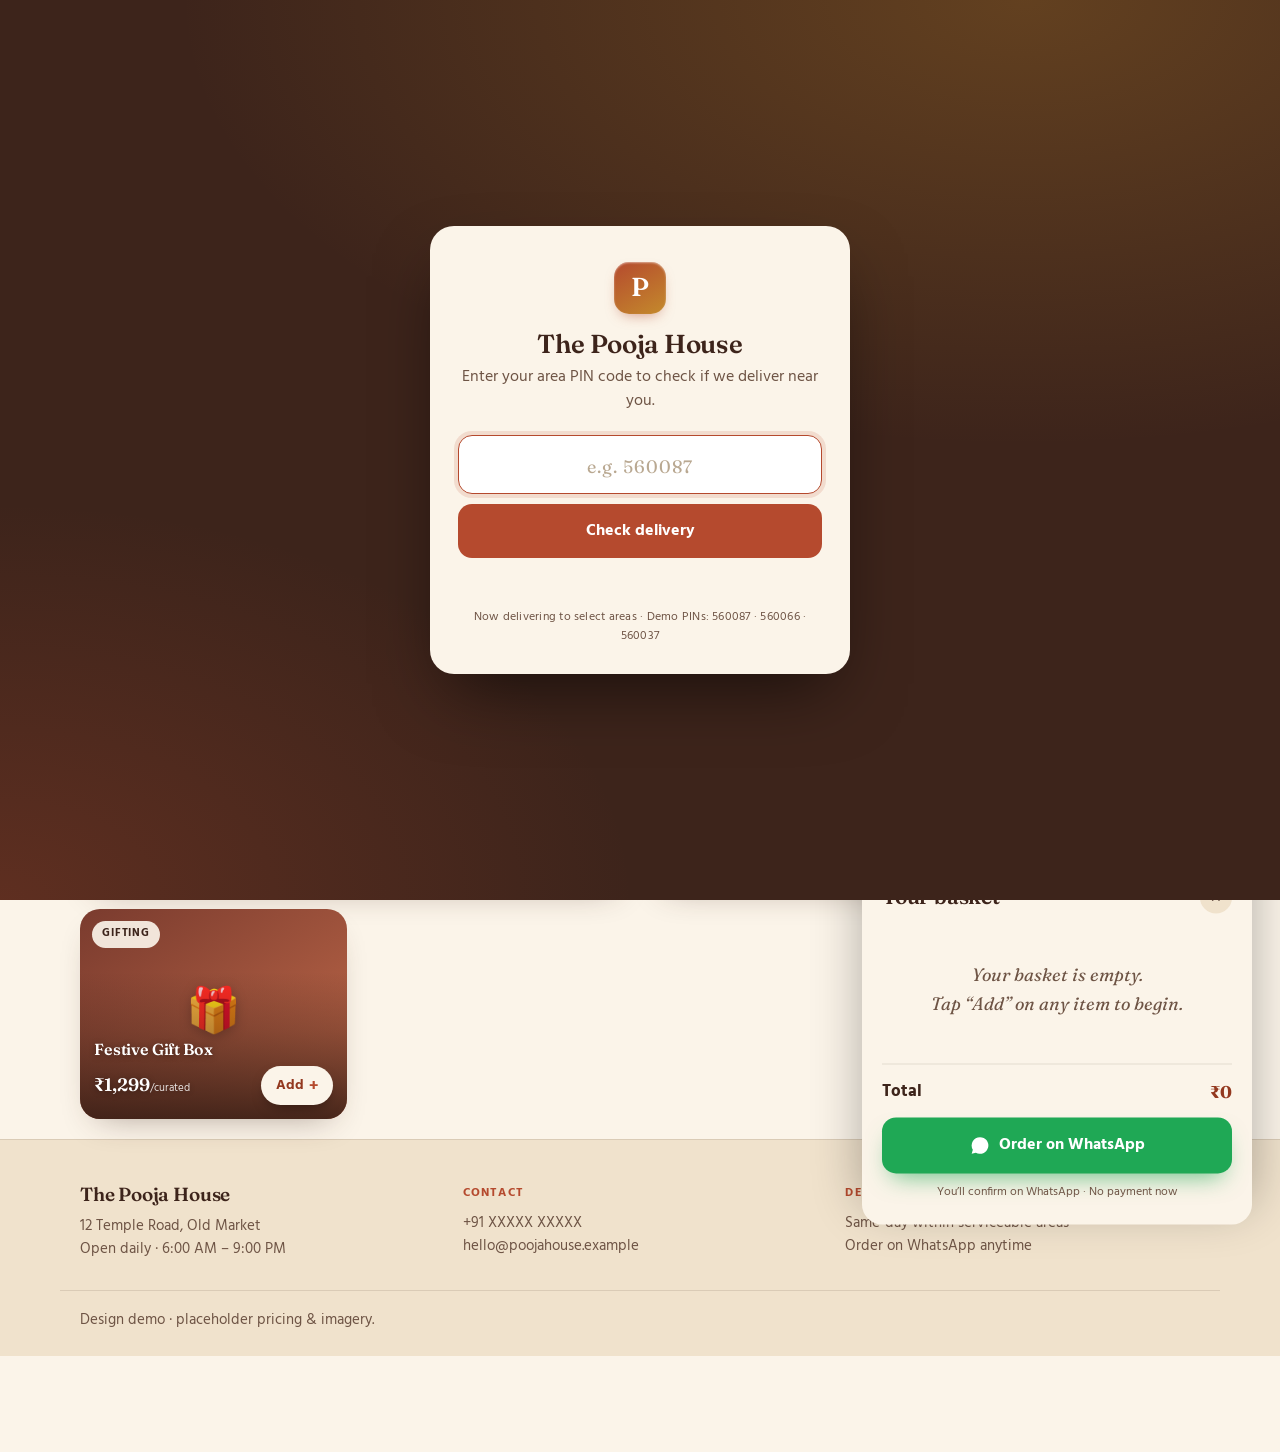
==== commit b8eaa2f0: "Make it shop-first: PIN-code delivery gate + trimmed nav - Add a PIN-code entry gate before the stor" ====
--- a/design-1-traditional/index.html
+++ b/design-1-traditional/index.html
@@ -3,13 +3,29 @@
 <head>
 <meta charset="UTF-8">
 <meta name="viewport" content="width=device-width, initial-scale=1.0">
-<title>The Pooja House — Traditional</title>
+<title>The Pooja House</title>
 <link rel="preconnect" href="https://fonts.googleapis.com">
 <link rel="preconnect" href="https://fonts.gstatic.com" crossorigin>
 <link href="https://fonts.googleapis.com/css2?family=Fraunces:ital,opsz,wght@0,9..144,400;0,9..144,500;0,9..144,600;1,9..144,500&family=Hind:wght@400;500;600;700&display=swap" rel="stylesheet">
 <link rel="stylesheet" href="style.css">
 </head>
 <body data-shop="The Pooja House" data-cardstyle="overlay">
+
+<!-- PIN-code delivery gate -->
+<div id="pinGate" class="pin-gate">
+  <div class="pin-card">
+    <span class="brand-seal">P</span>
+    <h2>The Pooja House</h2>
+    <p class="pin-lead">Enter your area PIN code to check if we deliver near you.</p>
+    <form id="pinForm" class="pin-form" novalidate>
+      <input id="pinInput" class="pin-input" type="text" inputmode="numeric"
+             maxlength="6" placeholder="e.g. 560087" aria-label="6-digit PIN code" autocomplete="postal-code">
+      <button type="submit" class="pin-btn">Check delivery</button>
+    </form>
+    <p id="pinMsg" class="pin-msg" role="status" aria-live="polite"></p>
+    <p class="pin-hint">Now delivering to select areas · Demo PINs: 560087 · 560066 · 560037</p>
+  </div>
+</div>
 
 <header class="site-header">
   <div class="wrap header-inner">
@@ -22,71 +38,41 @@
     </a>
     <nav class="site-nav">
       <a href="#shop">Shop</a>
-      <a href="#about">Our Story</a>
-      <a href="#visit">Visit</a>
+      <a href="#contact">Contact</a>
     </nav>
+    <button id="deliverBadge" class="deliver-badge" hidden aria-label="Change delivery PIN code">
+      📍 <span id="deliverPin"></span> · Change
+    </button>
   </div>
 </header>
-
-<section class="hero">
-  <div class="wrap hero-inner">
-    <div class="hero-copy">
-      <span class="hero-eyebrow">Everyday essentials &amp; festive picks</span>
-      <h1>The warmth of a<br>neighbourhood <em>pooja shop</em>,<br>now a tap away.</h1>
-      <p class="hero-sub">Brass lamps, pure incense, fresh flowers and daily essentials — hand-picked, fairly priced, and delivered from our family shop to your home.</p>
-      <div class="hero-actions">
-        <a href="#shop" class="btn btn-primary">Start shopping</a>
-        <a href="#visit" class="btn btn-ghost">Find our store</a>
-      </div>
-      <ul class="hero-trust">
-        <li>🚚 Same-day local delivery</li>
-        <li>🌼 Fresh flowers daily</li>
-        <li>💬 Order on WhatsApp</li>
-      </ul>
-    </div>
-    <div class="hero-visual" aria-hidden="true">
-      <div class="hero-photo hero-photo-1"><span>🪔</span></div>
-      <div class="hero-photo hero-photo-2"><span>🌸</span></div>
-      <div class="hero-photo hero-photo-3"><span>✨</span></div>
-    </div>
-  </div>
-</section>
 
 <main class="wrap">
   <section id="shop" class="shop">
     <div class="section-head">
       <div>
         <h2>Shop the collection</h2>
-        <p>Fresh stock every morning · Delivered across the city</p>
+        <p>Fresh stock every morning · Same-day local delivery</p>
       </div>
       <span class="section-note">Tap <b>Add</b> to build your basket</span>
     </div>
     <div id="productGrid" class="product-grid"></div>
   </section>
-
-  <section id="about" class="story">
-    <div class="story-card">
-      <span class="story-mark">“</span>
-      <p>For fifty years our family has run a small shop on Temple Road — measuring turmeric by hand, tying garlands each dawn, and knowing every regular by name. This is that same shop, made easy to reach.</p>
-      <span class="story-by">— The family behind The Pooja House</span>
-    </div>
-  </section>
 </main>
 
-<footer id="visit" class="site-footer">
+<footer id="contact" class="site-footer">
   <div class="wrap footer-grid">
     <div>
       <span class="brand-name">The Pooja House</span>
       <p>12 Temple Road, Old Market<br>Open daily · 6:00 AM – 9:00 PM</p>
     </div>
     <div>
-      <span class="foot-h">Reach us</span>
+      <span class="foot-h">Contact</span>
       <p>+91 XXXXX XXXXX</p>
       <p>hello@poojahouse.example</p>
     </div>
     <div>
       <span class="foot-h">Delivery</span>
-      <p>Same-day within the city<br>Order on WhatsApp anytime</p>
+      <p>Same-day within serviceable areas<br>Order on WhatsApp anytime</p>
     </div>
   </div>
   <p class="wrap foot-fine">Design demo · placeholder pricing &amp; imagery.</p>
--- a/design-1-traditional/style.css
+++ b/design-1-traditional/style.css
@@ -40,6 +40,51 @@
 a{text-decoration:none;color:inherit}
 .wrap{max-width:1160px;margin:0 auto;padding:0 20px}
 em{font-style:italic;color:var(--clay)}
+
+/* ---------- PIN gate ---------- */
+body.gated{overflow:hidden}
+.pin-gate{
+  position:fixed;inset:0;z-index:100;display:none;place-items:center;padding:22px;
+  background:
+    radial-gradient(120% 90% at 80% 0%,rgba(196,138,44,.28),transparent 55%),
+    radial-gradient(90% 80% at 0% 100%,rgba(181,74,46,.28),transparent 55%),
+    var(--ink);
+}
+.pin-gate.show{display:grid;animation:gateIn .35s ease}
+@keyframes gateIn{from{opacity:0}to{opacity:1}}
+.pin-card{
+  width:100%;max-width:420px;background:var(--paper);border-radius:24px;
+  padding:36px 28px 28px;text-align:center;box-shadow:0 30px 70px -20px rgba(0,0,0,.6);
+  animation:cardIn .4s cubic-bezier(.2,.9,.3,1.2);
+}
+@keyframes cardIn{from{transform:translateY(16px) scale(.97);opacity:0}to{transform:none;opacity:1}}
+.pin-card .brand-seal{width:52px;height:52px;font-size:26px;border-radius:15px;margin:0 auto 16px}
+.pin-card h2{font-size:26px;font-weight:600;margin-bottom:8px}
+.pin-lead{color:var(--ink-soft);font-size:15.5px;margin-bottom:22px;line-height:1.5}
+.pin-form{display:flex;flex-direction:column;gap:10px}
+.pin-input{
+  width:100%;text-align:center;font-family:'Fraunces',serif;font-size:24px;letter-spacing:.18em;
+  padding:14px;border:1.5px solid var(--line);border-radius:14px;background:#fff;color:var(--ink);
+  transition:border-color .2s,box-shadow .2s;
+}
+.pin-input::placeholder{letter-spacing:.06em;font-size:18px;color:#b9a891}
+.pin-input:focus{outline:none;border-color:var(--clay);box-shadow:0 0 0 4px rgba(181,74,46,.14)}
+.pin-btn{
+  background:var(--clay);color:#fff;border:none;padding:14px;border-radius:14px;
+  font-family:'Hind',sans-serif;font-weight:700;font-size:16px;cursor:pointer;transition:transform .15s,background .2s;
+}
+.pin-btn:hover{background:var(--clay-dark);transform:translateY(-1px)}
+.pin-btn:active{transform:scale(.98)}
+.pin-msg{min-height:20px;margin-top:14px;font-size:14px;font-weight:500;line-height:1.45}
+.pin-msg.ok{color:#1FA855}
+.pin-msg.err{color:var(--clay-dark)}
+.pin-hint{margin-top:16px;font-size:12px;color:var(--ink-soft);letter-spacing:.02em}
+.deliver-badge{
+  background:rgba(181,74,46,.1);color:var(--clay-dark);border:1px solid rgba(181,74,46,.2);
+  font-family:'Hind',sans-serif;font-size:12.5px;font-weight:600;padding:7px 12px;border-radius:999px;
+  cursor:pointer;white-space:nowrap;transition:background .2s}
+.deliver-badge:hover{background:rgba(181,74,46,.16)}
+.deliver-badge[hidden]{display:none}
 
 /* ---------- Header ---------- */
 .site-header{position:sticky;top:0;z-index:40;background:rgba(251,244,233,.86);backdrop-filter:blur(10px);border-bottom:1px solid var(--line)}
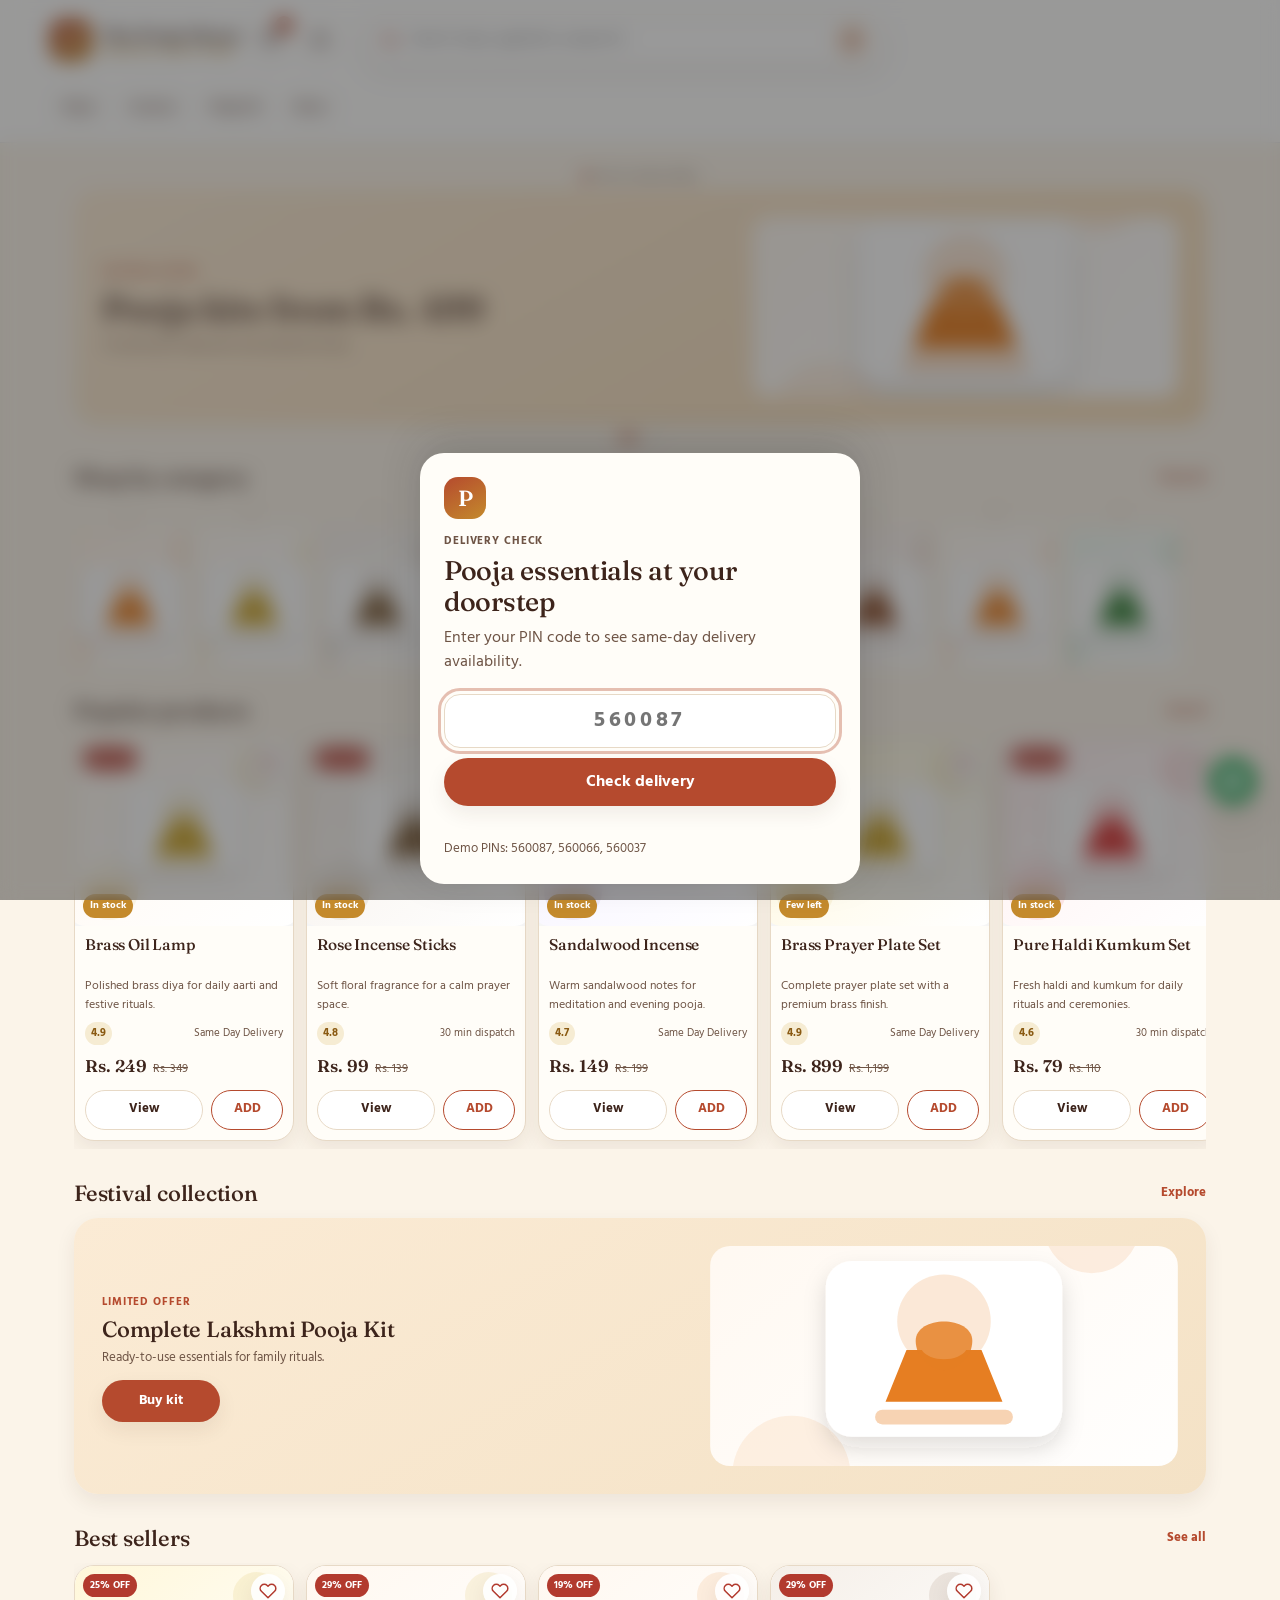
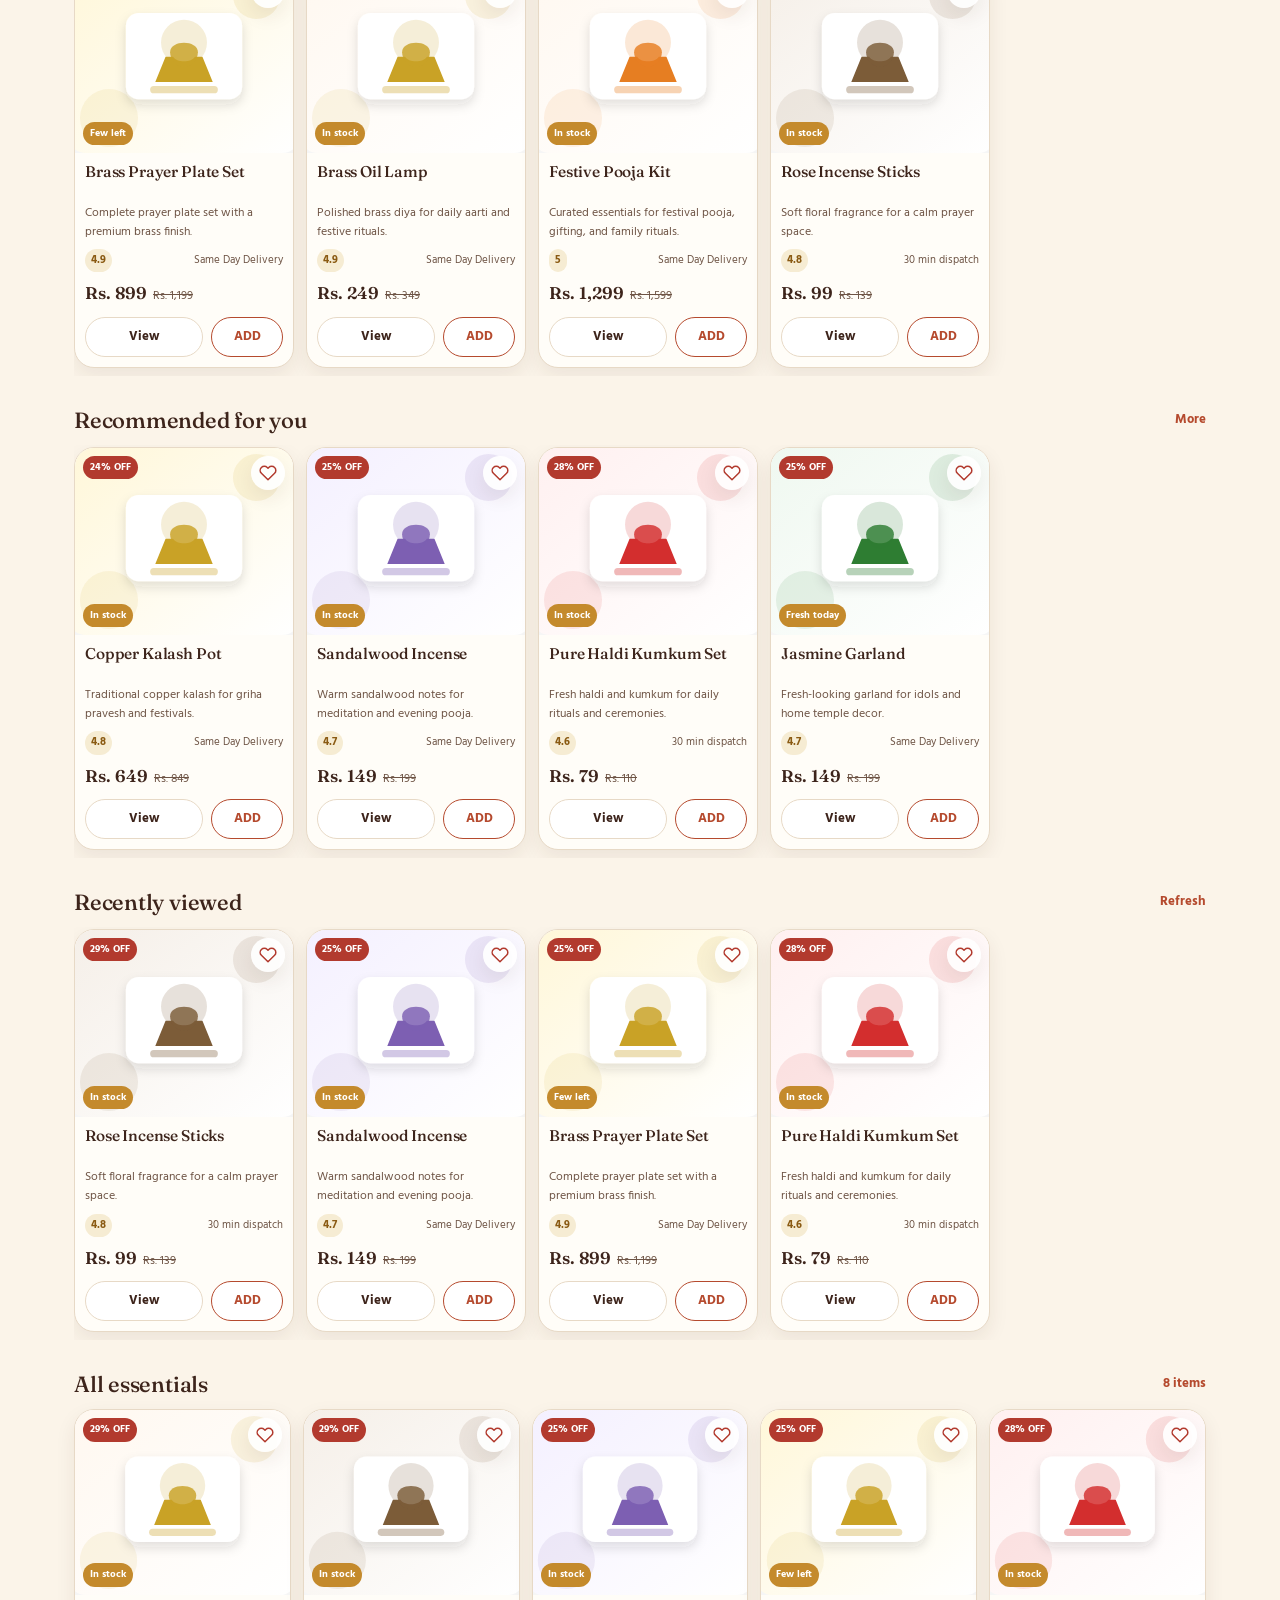
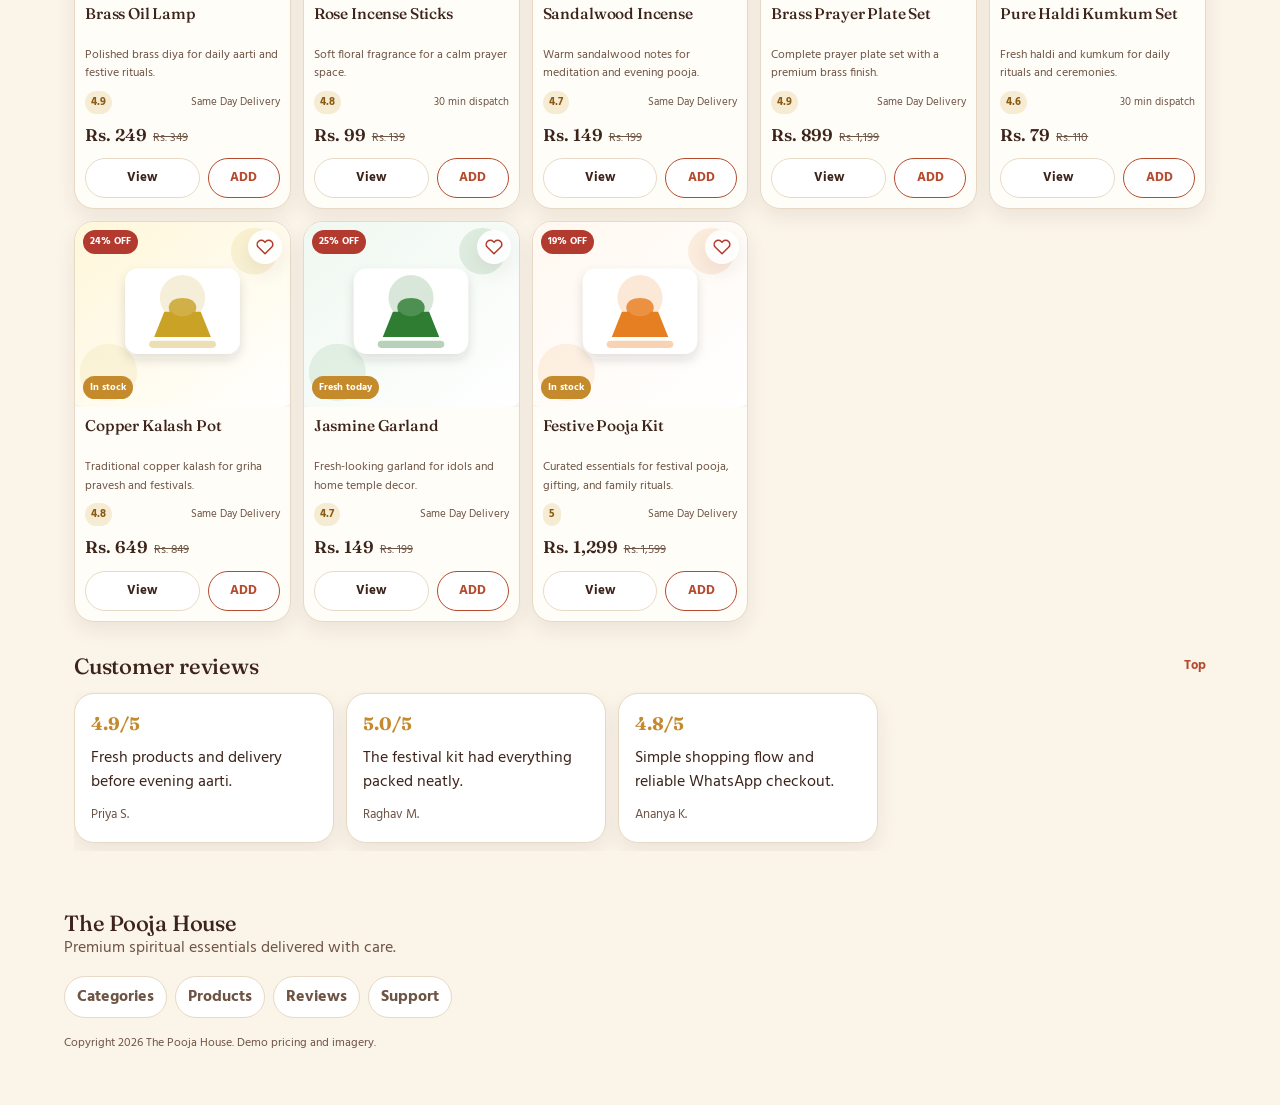
==== commit 5145ba51: "Refine traditional & minimal into full quick-commerce apps Rebuild design-1-traditional and design-2" ====
--- a/design-1-traditional/index.html
+++ b/design-1-traditional/index.html
@@ -1,113 +1,255 @@
 <!DOCTYPE html>
 <html lang="en">
 <head>
-<meta charset="UTF-8">
-<meta name="viewport" content="width=device-width, initial-scale=1.0">
-<title>The Pooja House</title>
-<link rel="preconnect" href="https://fonts.googleapis.com">
-<link rel="preconnect" href="https://fonts.gstatic.com" crossorigin>
-<link href="https://fonts.googleapis.com/css2?family=Fraunces:ital,opsz,wght@0,9..144,400;0,9..144,500;0,9..144,600;1,9..144,500&family=Hind:wght@400;500;600;700&display=swap" rel="stylesheet">
-<link rel="stylesheet" href="style.css">
+  <meta charset="UTF-8">
+  <meta name="viewport" content="width=device-width, initial-scale=1.0">
+  <meta name="description" content="The Pooja House is a mobile-first pooja quick-commerce store for idols, diyas, agarbatti, brass items, kumkum, rudraksha, pooja kits, and temple decor.">
+  <title>The Pooja House | Pooja Essentials Delivered Fast</title>
+  <link rel="preconnect" href="https://fonts.googleapis.com">
+  <link rel="preconnect" href="https://fonts.gstatic.com" crossorigin>
+  <link href="https://fonts.googleapis.com/css2?family=Fraunces:ital,opsz,wght@0,9..144,400;0,9..144,500;0,9..144,600;1,9..144,500&family=Hind:wght@400;500;600;700&display=swap" rel="stylesheet">
+  <link rel="stylesheet" href="style.css">
 </head>
-<body data-shop="The Pooja House" data-cardstyle="overlay">
-
-<!-- PIN-code delivery gate -->
-<div id="pinGate" class="pin-gate">
-  <div class="pin-card">
-    <span class="brand-seal">P</span>
-    <h2>The Pooja House</h2>
-    <p class="pin-lead">Enter your area PIN code to check if we deliver near you.</p>
-    <form id="pinForm" class="pin-form" novalidate>
-      <input id="pinInput" class="pin-input" type="text" inputmode="numeric"
-             maxlength="6" placeholder="e.g. 560087" aria-label="6-digit PIN code" autocomplete="postal-code">
-      <button type="submit" class="pin-btn">Check delivery</button>
+<body data-shop="The Pooja House">
+  <div id="loader" class="app-loader" aria-label="Loading">
+    <div class="loader-shell">
+      <span></span><span></span><span></span>
+    </div>
+  </div>
+
+  <div id="pinGate" class="pin-gate" role="dialog" aria-modal="true" aria-labelledby="pinTitle">
+    <div class="pin-card">
+      <span class="brand-mark">P</span>
+      <p class="label">Delivery check</p>
+      <h1 id="pinTitle">Pooja essentials at your doorstep</h1>
+      <p>Enter your PIN code to see same-day delivery availability.</p>
+      <form id="pinForm" class="pin-form" novalidate>
+        <label class="sr-only" for="pinInput">6-digit PIN code</label>
+        <input id="pinInput" type="text" inputmode="numeric" maxlength="6" placeholder="560087" autocomplete="postal-code">
+        <button class="primary-btn" type="submit">Check delivery</button>
+      </form>
+      <p id="pinMsg" class="pin-msg" role="status" aria-live="polite"></p>
+      <small>Demo PINs: 560087, 560066, 560037</small>
+    </div>
+  </div>
+
+  <header id="siteHeader" class="site-header">
+    <div class="top-row">
+      <a class="brand" href="#" aria-label="The Pooja House home">
+        <span class="brand-mark">P</span>
+        <span>
+          <strong>The Pooja House</strong>
+          <small>Spiritual quick store</small>
+        </span>
+      </a>
+      <button id="deliverBadge" class="location-pill" type="button" hidden aria-label="Change delivery PIN">
+        <svg viewBox="0 0 24 24" aria-hidden="true"><path d="M12 21s7-5.1 7-11a7 7 0 1 0-14 0c0 5.9 7 11 7 11Z"/><path d="M12 10.5h.01"/></svg>
+        <span id="deliverPin"></span>
+      </button>
+      <button id="headerCartBtn" class="icon-btn cart-icon" type="button" aria-label="Open cart">
+        <svg viewBox="0 0 24 24" aria-hidden="true"><path d="M6 6h15l-1.5 8.5a2 2 0 0 1-2 1.6H8.2a2 2 0 0 1-2-1.7L5 3H2"/><path d="M9 21h.01M18 21h.01"/></svg>
+        <span id="headerCartCount">0</span>
+      </button>
+      <button class="icon-btn profile-btn" type="button" aria-label="Profile">
+        <svg viewBox="0 0 24 24" aria-hidden="true"><path d="M20 21a8 8 0 0 0-16 0"/><path d="M16 7a4 4 0 1 1-8 0 4 4 0 0 1 8 0Z"/></svg>
+      </button>
+    </div>
+    <form class="search-box" role="search">
+      <svg viewBox="0 0 24 24" aria-hidden="true"><path d="m21 21-4.2-4.2"/><path d="M11 18a7 7 0 1 1 0-14 7 7 0 0 1 0 14Z"/></svg>
+      <label class="sr-only" for="searchInput">Search products</label>
+      <input id="searchInput" type="search" placeholder="Search diyas, agarbatti, pooja kits">
+      <button id="voiceBtn" type="button" aria-label="Voice search">
+        <svg viewBox="0 0 24 24" aria-hidden="true"><path d="M12 14a3 3 0 0 0 3-3V6a3 3 0 0 0-6 0v5a3 3 0 0 0 3 3Z"/><path d="M19 11a7 7 0 0 1-14 0"/><path d="M12 18v3"/></svg>
+      </button>
     </form>
-    <p id="pinMsg" class="pin-msg" role="status" aria-live="polite"></p>
-    <p class="pin-hint">Now delivering to select areas · Demo PINs: 560087 · 560066 · 560037</p>
+    <div class="suggestions" aria-label="Search suggestions">
+      <button type="button" data-suggest="diya">Diyas</button>
+      <button type="button" data-suggest="incense">Incense</button>
+      <button type="button" data-suggest="pooja kit">Pooja kit</button>
+      <button type="button" data-suggest="brass">Brass</button>
+    </div>
+  </header>
+
+  <main id="home" class="app-main">
+    <section class="hero-strip">
+      <div class="pull-refresh" aria-hidden="true"><span></span>Pull to refresh offers</div>
+      <div id="promoSlider" class="promo-slider" aria-label="Promotional banners"></div>
+      <div id="promoDots" class="promo-dots" aria-hidden="true"></div>
+    </section>
+
+    <section id="categories" class="app-section">
+      <div class="section-title">
+        <h2>Shop by category</h2>
+        <a href="#allProducts">View all</a>
+      </div>
+      <div id="categoryGrid" class="category-rail"></div>
+    </section>
+
+    <section id="popular" class="app-section">
+      <div class="section-title">
+        <h2>Popular products</h2>
+        <a href="#allProducts">See all</a>
+      </div>
+      <div id="popularGrid" class="product-rail"></div>
+    </section>
+
+    <section id="festival" class="app-section">
+      <div class="section-title">
+        <h2>Festival collection</h2>
+        <a href="#allProducts">Explore</a>
+      </div>
+      <div class="festival-card">
+        <div>
+          <span class="label">Limited offer</span>
+          <h2>Complete Lakshmi Pooja Kit</h2>
+          <p>Ready-to-use essentials for family rituals.</p>
+          <button class="primary-btn" type="button" data-buy="hamper">Buy kit</button>
+        </div>
+        <img src="https://images.unsplash.com/photo-1513475382585-d06e58bcb0e0?auto=format&fit=crop&w=720&q=72" alt="Festival pooja kit with spiritual essentials" loading="lazy" data-ph="kit">
+      </div>
+    </section>
+
+    <section id="bestSellers" class="app-section">
+      <div class="section-title">
+        <h2>Best sellers</h2>
+        <a href="#allProducts">See all</a>
+      </div>
+      <div id="bestSellerGrid" class="product-rail"></div>
+    </section>
+
+    <section id="recommended" class="app-section">
+      <div class="section-title">
+        <h2>Recommended for you</h2>
+        <a href="#allProducts">More</a>
+      </div>
+      <div id="recommendedGrid" class="product-rail"></div>
+    </section>
+
+    <section id="recent" class="app-section">
+      <div class="section-title">
+        <h2>Recently viewed</h2>
+        <a href="#popular">Refresh</a>
+      </div>
+      <div id="recentGrid" class="product-rail"></div>
+    </section>
+
+    <section id="allProducts" class="app-section">
+      <div class="section-title">
+        <h2>All essentials</h2>
+        <span id="resultCount">0 items</span>
+      </div>
+      <div id="productGrid" class="product-grid"></div>
+    </section>
+
+    <section id="reviews" class="app-section">
+      <div class="section-title">
+        <h2>Customer reviews</h2>
+        <a href="#home">Top</a>
+      </div>
+      <div class="review-rail">
+        <article class="review-card">
+          <strong>4.9/5</strong>
+          <p>Fresh products and delivery before evening aarti.</p>
+          <small>Priya S.</small>
+        </article>
+        <article class="review-card">
+          <strong>5.0/5</strong>
+          <p>The festival kit had everything packed neatly.</p>
+          <small>Raghav M.</small>
+        </article>
+        <article class="review-card">
+          <strong>4.8/5</strong>
+          <p>Simple shopping flow and reliable WhatsApp checkout.</p>
+          <small>Ananya K.</small>
+        </article>
+      </div>
+    </section>
+  </main>
+
+  <footer id="contact" class="site-footer">
+    <div>
+      <h2>The Pooja House</h2>
+      <p>Premium spiritual essentials delivered with care.</p>
+    </div>
+    <div class="footer-links">
+      <a href="#categories">Categories</a>
+      <a href="#allProducts">Products</a>
+      <a href="#reviews">Reviews</a>
+      <a href="#">Support</a>
+    </div>
+    <p class="fine">Copyright 2026 The Pooja House. Demo pricing and imagery.</p>
+  </footer>
+
+  <div id="cartOverlay" class="cart-overlay"></div>
+
+  <button id="cartBar" class="cart-bar" type="button" aria-label="Open basket">
+    <span><b id="cartQty">0 items</b><small id="cartTotal">Rs. 0</small></span>
+    <strong>View cart</strong>
+  </button>
+
+  <aside id="cartDrawer" class="cart-drawer" aria-hidden="true" aria-label="Your cart">
+    <header class="drawer-top">
+      <div>
+        <h2>Your cart</h2>
+        <p>Review items before WhatsApp checkout.</p>
+      </div>
+      <button id="closeDrawer" class="round-btn" type="button" aria-label="Close cart">&times;</button>
+    </header>
+    <div id="drawerItems" class="drawer-items"></div>
+    <div class="coupon-box">
+      <label for="couponInput">Coupon</label>
+      <div>
+        <input id="couponInput" type="text" placeholder="POOJA10">
+        <button type="button">Apply</button>
+      </div>
+    </div>
+    <footer class="drawer-bottom">
+      <div class="price-line"><span>Subtotal</span><strong id="drawerSubtotal">Rs. 0</strong></div>
+      <div class="price-line"><span>Delivery</span><strong class="success">Free</strong></div>
+      <div class="price-line total"><span>Total</span><strong id="drawerTotal">Rs. 0</strong></div>
+      <button id="whatsappBtn" class="checkout-btn" type="button">Checkout on WhatsApp</button>
+    </footer>
+  </aside>
+
+  <div id="quickView" class="quick-view" aria-hidden="true">
+    <article class="quick-sheet" role="dialog" aria-modal="true" aria-labelledby="quickTitle">
+      <button id="quickClose" class="round-btn" type="button" aria-label="Close product view">&times;</button>
+      <div id="quickContent"></div>
+    </article>
   </div>
-</div>
-
-<header class="site-header">
-  <div class="wrap header-inner">
-    <a href="#" class="brand">
-      <span class="brand-seal">P</span>
-      <span class="brand-text">
-        <span class="brand-name">The Pooja House</span>
-        <span class="brand-tag">Trusted since 1974</span>
-      </span>
-    </a>
-    <nav class="site-nav">
-      <a href="#shop">Shop</a>
-      <a href="#contact">Contact</a>
-    </nav>
-    <button id="deliverBadge" class="deliver-badge" hidden aria-label="Change delivery PIN code">
-      📍 <span id="deliverPin"></span> · Change
+
+  <nav class="bottom-nav" aria-label="Mobile navigation">
+    <a href="#home" class="active">
+      <svg viewBox="0 0 24 24" aria-hidden="true"><path d="M3 11 12 4l9 7v9a1 1 0 0 1-1 1h-5v-6H9v6H4a1 1 0 0 1-1-1Z"/></svg>
+      <span>Home</span>
+    </a>
+    <a href="#categories">
+      <svg viewBox="0 0 24 24" aria-hidden="true"><path d="M4 4h7v7H4ZM13 4h7v7h-7ZM4 13h7v7H4ZM13 13h7v7h-7Z"/></svg>
+      <span>Categories</span>
+    </a>
+    <a href="#siteHeader">
+      <svg viewBox="0 0 24 24" aria-hidden="true"><path d="m21 21-4.2-4.2"/><path d="M11 18a7 7 0 1 1 0-14 7 7 0 0 1 0 14Z"/></svg>
+      <span>Search</span>
+    </a>
+    <button id="bottomCartBtn" type="button">
+      <svg viewBox="0 0 24 24" aria-hidden="true"><path d="M6 6h15l-1.5 8.5a2 2 0 0 1-2 1.6H8.2a2 2 0 0 1-2-1.7L5 3H2"/><path d="M9 21h.01M18 21h.01"/></svg>
+      <span>Cart</span>
+      <b id="bottomCartCount">0</b>
     </button>
-  </div>
-</header>
-
-<main class="wrap">
-  <section id="shop" class="shop">
-    <div class="section-head">
-      <div>
-        <h2>Shop the collection</h2>
-        <p>Fresh stock every morning · Same-day local delivery</p>
-      </div>
-      <span class="section-note">Tap <b>Add</b> to build your basket</span>
-    </div>
-    <div id="productGrid" class="product-grid"></div>
-  </section>
-</main>
-
-<footer id="contact" class="site-footer">
-  <div class="wrap footer-grid">
-    <div>
-      <span class="brand-name">The Pooja House</span>
-      <p>12 Temple Road, Old Market<br>Open daily · 6:00 AM – 9:00 PM</p>
-    </div>
-    <div>
-      <span class="foot-h">Contact</span>
-      <p>+91 XXXXX XXXXX</p>
-      <p>hello@poojahouse.example</p>
-    </div>
-    <div>
-      <span class="foot-h">Delivery</span>
-      <p>Same-day within serviceable areas<br>Order on WhatsApp anytime</p>
-    </div>
-  </div>
-  <p class="wrap foot-fine">Design demo · placeholder pricing &amp; imagery.</p>
-</footer>
-
-<!-- Cart -->
-<div id="cartOverlay" class="cart-overlay"></div>
-
-<button id="cartBar" class="cart-bar" aria-label="Open your basket">
-  <span class="cart-bar-left">
-    <span class="cart-bar-count" id="cartCount">0</span>
-    <span class="cart-bar-meta"><b id="cartQty">0 items</b><span>Tap to review</span></span>
-  </span>
-  <span class="cart-bar-right">
-    <span id="cartTotal">₹0</span>
-    <span class="cart-bar-cta">View basket ›</span>
-  </span>
-</button>
-
-<aside id="cartDrawer" class="cart-drawer" aria-hidden="true" aria-label="Your basket">
-  <header class="drawer-top">
-    <h3>Your basket</h3>
-    <button id="closeDrawer" class="drawer-x" aria-label="Close">✕</button>
-  </header>
-  <div id="drawerItems" class="drawer-items"></div>
-  <footer class="drawer-bottom">
-    <div class="drawer-total"><span>Total</span><span id="drawerTotal">₹0</span></div>
-    <button id="whatsappBtn" class="wa-btn">
-      <svg viewBox="0 0 24 24" width="20" height="20" fill="currentColor" aria-hidden="true"><path d="M17.5 14.4c-.3-.15-1.7-.85-2-.95-.26-.1-.45-.15-.65.15-.2.3-.75.95-.9 1.15-.17.2-.34.22-.63.07-.3-.15-1.24-.46-2.36-1.46-.87-.78-1.46-1.74-1.63-2.03-.17-.3-.02-.46.13-.6.13-.13.3-.34.44-.5.15-.18.2-.3.3-.5.1-.2.05-.37-.02-.52-.08-.15-.65-1.57-.9-2.15-.24-.57-.48-.49-.65-.5h-.56c-.2 0-.5.07-.77.37-.26.3-1 1-1 2.42s1.03 2.8 1.17 3c.14.2 2.02 3.08 4.9 4.32.68.3 1.22.47 1.63.6.69.22 1.31.19 1.8.11.55-.08 1.7-.7 1.94-1.36.24-.67.24-1.24.17-1.36-.07-.12-.26-.19-.55-.34zM12 2a10 10 0 0 0-8.6 15.06L2 22l5.06-1.33A10 10 0 1 0 12 2z"/></svg>
-      Order on WhatsApp
-    </button>
-    <p class="drawer-note">You’ll confirm on WhatsApp · No payment now</p>
-  </footer>
-</aside>
-
-<script src="script.js"></script>
+    <a href="#contact">
+      <svg viewBox="0 0 24 24" aria-hidden="true"><path d="M20 21a8 8 0 0 0-16 0"/><path d="M16 7a4 4 0 1 1-8 0 4 4 0 0 1 8 0Z"/></svg>
+      <span>Profile</span>
+    </a>
+  </nav>
+
+  <a id="whatsappFloat" class="whatsapp-float" href="#" aria-label="Chat on WhatsApp">
+    <svg viewBox="0 0 24 24" aria-hidden="true"><path d="M17.5 14.4c-.3-.1-1.7-.8-2-.9-.3-.1-.5-.1-.7.2-.2.3-.7.9-.9 1.1-.2.2-.3.2-.6.1a8 8 0 0 1-2.4-1.5 9 9 0 0 1-1.6-2c-.2-.3 0-.5.1-.6l.4-.5.3-.5c.1-.2 0-.4 0-.5l-.9-2.1c-.2-.6-.5-.5-.7-.5h-.6c-.2 0-.5.1-.8.4-.3.3-1 1-1 2.4s1 2.8 1.2 3c.1.2 2 3.1 4.9 4.3.7.3 1.2.5 1.6.6.7.2 1.3.2 1.8.1.6-.1 1.7-.7 1.9-1.4.2-.7.2-1.2.2-1.4-.1-.1-.3-.2-.5-.3ZM12 2a10 10 0 0 0-8.6 15.1L2 22l5.1-1.3A10 10 0 1 0 12 2Z"/></svg>
+  </a>
+
+  <button id="backTop" class="back-top" type="button" aria-label="Back to top">
+    <svg viewBox="0 0 24 24" aria-hidden="true"><path d="m6 15 6-6 6 6"/></svg>
+  </button>
+
+  <script src="script.js"></script>
 </body>
 </html>
--- a/design-1-traditional/style.css
+++ b/design-1-traditional/style.css
@@ -1,283 +1,1038 @@
-/* ============================================================
-   THE POOJA HOUSE — Direction 1 · Traditional / Warm (refined)
-   Palette
-     Clay Terracotta  #B54A2E
-     Warm Espresso    #3D241B
-     Muted Brass Gold #C48A2C
-     Warm Paper       #FBF4E9
-     Soft Sand        #F0E2CC
-   Type: Fraunces (display serif) + Hind (body)
-   Signature: warm "brass seal" monogram + arched feature tile
-   ============================================================ */
-
-:root{
-  --clay:#B54A2E;
-  --clay-dark:#93381F;
-  --ink:#3D241B;
-  --ink-soft:#6E5445;
-  --gold:#C48A2C;
-  --gold-soft:#E7CE97;
-  --paper:#FBF4E9;
-  --sand:#F0E2CC;
-  --card:#FFFDF8;
-  --line:rgba(61,36,27,.12);
-  --shadow:0 14px 34px -18px rgba(61,36,27,.45);
-  --radius:20px;
-}
-*{box-sizing:border-box;margin:0;padding:0}
-html{scroll-behavior:smooth}
-body{
-  font-family:'Hind',system-ui,sans-serif;
-  color:var(--ink);
-  background:var(--paper);
-  font-size:16.5px;
-  line-height:1.6;
-  -webkit-font-smoothing:antialiased;
-  padding-bottom:96px;
-  overflow-x:hidden;
-}
-h1,h2,h3,.brand-name{font-family:'Fraunces',Georgia,serif;color:var(--ink);letter-spacing:-.01em;line-height:1.1}
-a{text-decoration:none;color:inherit}
-.wrap{max-width:1160px;margin:0 auto;padding:0 20px}
-em{font-style:italic;color:var(--clay)}
-
-/* ---------- PIN gate ---------- */
-body.gated{overflow:hidden}
-.pin-gate{
-  position:fixed;inset:0;z-index:100;display:none;place-items:center;padding:22px;
-  background:
-    radial-gradient(120% 90% at 80% 0%,rgba(196,138,44,.28),transparent 55%),
-    radial-gradient(90% 80% at 0% 100%,rgba(181,74,46,.28),transparent 55%),
-    var(--ink);
-}
-.pin-gate.show{display:grid;animation:gateIn .35s ease}
-@keyframes gateIn{from{opacity:0}to{opacity:1}}
-.pin-card{
-  width:100%;max-width:420px;background:var(--paper);border-radius:24px;
-  padding:36px 28px 28px;text-align:center;box-shadow:0 30px 70px -20px rgba(0,0,0,.6);
-  animation:cardIn .4s cubic-bezier(.2,.9,.3,1.2);
-}
-@keyframes cardIn{from{transform:translateY(16px) scale(.97);opacity:0}to{transform:none;opacity:1}}
-.pin-card .brand-seal{width:52px;height:52px;font-size:26px;border-radius:15px;margin:0 auto 16px}
-.pin-card h2{font-size:26px;font-weight:600;margin-bottom:8px}
-.pin-lead{color:var(--ink-soft);font-size:15.5px;margin-bottom:22px;line-height:1.5}
-.pin-form{display:flex;flex-direction:column;gap:10px}
-.pin-input{
-  width:100%;text-align:center;font-family:'Fraunces',serif;font-size:24px;letter-spacing:.18em;
-  padding:14px;border:1.5px solid var(--line);border-radius:14px;background:#fff;color:var(--ink);
-  transition:border-color .2s,box-shadow .2s;
-}
-.pin-input::placeholder{letter-spacing:.06em;font-size:18px;color:#b9a891}
-.pin-input:focus{outline:none;border-color:var(--clay);box-shadow:0 0 0 4px rgba(181,74,46,.14)}
-.pin-btn{
-  background:var(--clay);color:#fff;border:none;padding:14px;border-radius:14px;
-  font-family:'Hind',sans-serif;font-weight:700;font-size:16px;cursor:pointer;transition:transform .15s,background .2s;
-}
-.pin-btn:hover{background:var(--clay-dark);transform:translateY(-1px)}
-.pin-btn:active{transform:scale(.98)}
-.pin-msg{min-height:20px;margin-top:14px;font-size:14px;font-weight:500;line-height:1.45}
-.pin-msg.ok{color:#1FA855}
-.pin-msg.err{color:var(--clay-dark)}
-.pin-hint{margin-top:16px;font-size:12px;color:var(--ink-soft);letter-spacing:.02em}
-.deliver-badge{
-  background:rgba(181,74,46,.1);color:var(--clay-dark);border:1px solid rgba(181,74,46,.2);
-  font-family:'Hind',sans-serif;font-size:12.5px;font-weight:600;padding:7px 12px;border-radius:999px;
-  cursor:pointer;white-space:nowrap;transition:background .2s}
-.deliver-badge:hover{background:rgba(181,74,46,.16)}
-.deliver-badge[hidden]{display:none}
-
-/* ---------- Header ---------- */
-.site-header{position:sticky;top:0;z-index:40;background:rgba(251,244,233,.86);backdrop-filter:blur(10px);border-bottom:1px solid var(--line)}
-.header-inner{display:flex;align-items:center;justify-content:space-between;height:70px}
-.brand{display:flex;align-items:center;gap:12px}
-.brand-seal{
-  width:40px;height:40px;border-radius:12px;flex-shrink:0;
-  display:grid;place-items:center;
-  font-family:'Fraunces',serif;font-weight:600;font-size:20px;color:#fff;
-  background:linear-gradient(150deg,var(--clay),var(--gold));
-  box-shadow:inset 0 1px 2px rgba(255,255,255,.5),0 6px 14px -6px rgba(181,74,46,.6);
-}
-.brand-text{display:flex;flex-direction:column;line-height:1.15}
-.brand-name{font-size:19px;font-weight:600}
-.brand-tag{font-size:11.5px;letter-spacing:.14em;text-transform:uppercase;color:var(--clay);font-weight:600}
-.site-nav{display:flex;gap:28px}
-.site-nav a{font-weight:500;font-size:15px;color:var(--ink-soft);position:relative;transition:color .2s}
-.site-nav a:hover{color:var(--clay)}
-.site-nav a::after{content:"";position:absolute;left:0;bottom:-6px;width:100%;height:2px;background:var(--clay);transform:scaleX(0);transform-origin:left;transition:transform .25s}
-.site-nav a:hover::after{transform:scaleX(1)}
-@media(max-width:640px){.site-nav{display:none}}
-
-/* ---------- Hero ---------- */
-.hero{
-  background:
-    radial-gradient(120% 90% at 85% 0%,rgba(196,138,44,.18),transparent 55%),
-    radial-gradient(90% 80% at 0% 100%,rgba(181,74,46,.12),transparent 55%),
-    var(--paper);
-  padding:52px 0 44px;
-}
-.hero-inner{display:grid;gap:36px;align-items:center}
-@media(min-width:900px){.hero-inner{grid-template-columns:1.05fr .95fr;gap:48px}}
-.hero-eyebrow{display:inline-block;font-size:13px;font-weight:600;letter-spacing:.1em;text-transform:uppercase;color:var(--clay);background:rgba(181,74,46,.09);padding:7px 14px;border-radius:999px;margin-bottom:20px}
-.hero h1{font-size:clamp(33px,5.4vw,54px);font-weight:500;margin-bottom:20px}
-.hero-sub{font-size:18px;color:var(--ink-soft);max-width:520px;margin-bottom:28px}
-.hero-actions{display:flex;flex-wrap:wrap;gap:12px;margin-bottom:26px}
-.btn{display:inline-flex;align-items:center;gap:8px;padding:13px 26px;border-radius:999px;font-weight:600;font-size:15.5px;font-family:'Hind',sans-serif;cursor:pointer;border:none;transition:transform .18s,background .2s,box-shadow .2s}
-.btn-primary{background:var(--clay);color:#fff;box-shadow:0 12px 24px -12px rgba(181,74,46,.85)}
-.btn-primary:hover{background:var(--clay-dark);transform:translateY(-2px)}
-.btn-ghost{background:transparent;color:var(--ink);border:1.5px solid var(--line)}
-.btn-ghost:hover{border-color:var(--clay);color:var(--clay)}
-.hero-trust{list-style:none;display:flex;flex-wrap:wrap;gap:18px}
-.hero-trust li{font-size:14px;color:var(--ink-soft);font-weight:500}
-
-.hero-visual{position:relative;display:grid;grid-template-columns:1fr 1fr;grid-template-rows:1fr 1fr;gap:14px;min-height:320px}
-.hero-photo{border-radius:var(--radius);display:grid;place-items:center;font-size:52px;box-shadow:var(--shadow);position:relative;overflow:hidden}
-.hero-photo::after{content:"";position:absolute;inset:0;background:radial-gradient(circle at 30% 25%,rgba(255,255,255,.35),transparent 60%)}
-.hero-photo-1{grid-row:1/3;background:linear-gradient(160deg,#B54A2E,#E28C3E)}
-.hero-photo-2{background:linear-gradient(160deg,#9c5a3c,#caa06a)}
-.hero-photo-3{background:linear-gradient(160deg,#C48A2C,#E7CE97)}
-
-/* ---------- Section head ---------- */
-.shop{padding:56px 0 20px}
-.section-head{display:flex;align-items:flex-end;justify-content:space-between;gap:16px;margin-bottom:28px;flex-wrap:wrap}
-.section-head h2{font-size:clamp(26px,4vw,36px);font-weight:500;margin-bottom:6px}
-.section-head p{color:var(--ink-soft);font-size:15.5px}
-.section-note{font-size:13.5px;color:var(--ink-soft);background:var(--sand);padding:8px 14px;border-radius:999px;white-space:nowrap}
-.section-note b{color:var(--clay)}
-
-/* ---------- Bento product grid ---------- */
-.product-grid{
-  display:grid;
-  grid-template-columns:repeat(2,1fr);
-  grid-auto-rows:200px;
-  gap:14px;
-}
-@media(min-width:720px){.product-grid{grid-template-columns:repeat(4,1fr);grid-auto-rows:210px;gap:18px}}
-
-.tile{
-  position:relative;border-radius:var(--radius);overflow:hidden;
-  box-shadow:var(--shadow);cursor:default;
-  transition:transform .28s cubic-bezier(.2,.8,.3,1),box-shadow .28s;
-  isolation:isolate;
-}
-.tile:hover{transform:translateY(-4px);box-shadow:0 22px 40px -18px rgba(61,36,27,.5)}
-.tile--feature{grid-column:span 2}
-.tile--wide{grid-column:span 2}
-@media(min-width:720px){
-  .tile--feature{grid-column:span 2;grid-row:span 2}
-  .tile--tall{grid-row:span 2}
-  .tile--wide{grid-column:span 2}
-}
-.tile-media{position:absolute;inset:0;display:grid;place-items:center}
-.tile-emoji{font-size:44px;filter:drop-shadow(0 3px 6px rgba(0,0,0,.25))}
-.tile-media img{position:absolute;inset:0;width:100%;height:100%;object-fit:cover}
-.tile-scrim{position:absolute;inset:0;background:linear-gradient(to top,rgba(45,24,17,.82) 0%,rgba(45,24,17,.28) 42%,rgba(45,24,17,0) 70%)}
-.tile-cat{
-  position:absolute;top:12px;left:12px;z-index:2;
-  font-size:10.5px;font-weight:700;letter-spacing:.08em;text-transform:uppercase;
-  color:var(--ink);background:rgba(251,244,233,.92);padding:5px 10px;border-radius:999px;
-}
-.tile-content{position:absolute;left:0;right:0;bottom:0;z-index:2;padding:14px}
-.tile-name{color:#fff;font-size:16px;font-weight:600;margin-bottom:8px;text-shadow:0 1px 6px rgba(0,0,0,.4)}
-.tile--feature .tile-name{font-size:22px}
-.tile-foot{display:flex;align-items:center;justify-content:space-between;gap:8px}
-.tile-price{color:#fff;font-family:'Fraunces',serif;font-size:18px;font-weight:600;text-shadow:0 1px 6px rgba(0,0,0,.4)}
-.tile-price small{font-family:'Hind',sans-serif;font-size:11px;font-weight:400;opacity:.85}
-
-/* Add / stepper */
-.add-btn{
-  display:inline-flex;align-items:center;gap:5px;
-  background:var(--paper);color:var(--clay-dark);border:none;
-  padding:9px 15px;border-radius:999px;font-weight:700;font-size:13.5px;font-family:'Hind',sans-serif;
-  cursor:pointer;box-shadow:0 6px 14px -6px rgba(0,0,0,.5);transition:transform .15s,background .2s;
-}
-.add-btn span{font-size:16px;line-height:1;color:var(--clay)}
-.add-btn:hover{background:#fff;transform:translateY(-1px)}
-.add-btn:active{transform:scale(.94)}
-.stepper{display:inline-flex;align-items:center;background:var(--clay);border-radius:999px;box-shadow:0 6px 14px -6px rgba(0,0,0,.5)}
-.stepper button{background:none;border:none;color:#fff;width:32px;height:34px;font-size:18px;cursor:pointer;border-radius:999px;transition:background .15s}
-.stepper button:hover{background:rgba(255,255,255,.15)}
-.stepper .qty{color:#fff;font-weight:700;font-size:14px;min-width:22px;text-align:center}
-.stepper--sm{background:var(--sand)}
-.stepper--sm button{color:var(--clay-dark);width:28px;height:30px;font-size:16px}
-.stepper--sm .qty{color:var(--ink)}
-
-.tile.added{animation:tilePop .45s ease}
-@keyframes tilePop{0%{transform:translateY(-4px)}35%{transform:translateY(-4px) scale(1.03)}100%{transform:translateY(-4px) scale(1)}}
-
-/* ---------- Story ---------- */
-.story{padding:20px 0 60px}
-.story-card{
-  background:linear-gradient(160deg,var(--ink),#5a3524);
-  color:var(--paper);border-radius:var(--radius);
-  padding:44px 34px;position:relative;text-align:center;box-shadow:var(--shadow);
-}
-.story-mark{font-family:'Fraunces',serif;font-size:64px;color:var(--gold);line-height:0;display:block;height:34px}
-.story-card p{font-family:'Fraunces',serif;font-size:clamp(18px,2.6vw,25px);font-weight:400;font-style:italic;max-width:680px;margin:0 auto 16px;line-height:1.5}
-.story-by{font-size:13px;letter-spacing:.1em;text-transform:uppercase;color:var(--gold-soft)}
-
-/* ---------- Footer ---------- */
-.site-footer{background:var(--sand);border-top:1px solid var(--line);padding:44px 0 24px}
-.footer-grid{display:grid;gap:28px}
-@media(min-width:640px){.footer-grid{grid-template-columns:repeat(3,1fr)}}
-.site-footer .brand-name{font-size:19px;display:block;margin-bottom:10px}
-.site-footer p{color:var(--ink-soft);font-size:14.5px}
-.foot-h{font-size:12px;font-weight:700;letter-spacing:.1em;text-transform:uppercase;color:var(--clay);display:block;margin-bottom:8px}
-.foot-fine{margin-top:28px;padding-top:18px;border-top:1px solid var(--line);font-size:12.5px;color:var(--ink-soft)}
-
-/* ---------- Cart bar ---------- */
-.cart-bar{
-  position:fixed;left:16px;right:16px;bottom:16px;z-index:55;
-  max-width:520px;margin:0 auto;
-  display:flex;align-items:center;justify-content:space-between;gap:12px;
-  background:linear-gradient(120deg,var(--clay),var(--clay-dark));
-  color:#fff;border:none;border-radius:18px;padding:12px 16px;cursor:pointer;
-  box-shadow:0 18px 40px -12px rgba(61,36,27,.6);
-  font-family:'Hind',sans-serif;
-  transform:translateY(160%);opacity:0;transition:transform .4s cubic-bezier(.2,.9,.3,1.25),opacity .3s;
-}
-.cart-bar.show{transform:translateY(0);opacity:1}
-.cart-bar.pulse{animation:barPulse .4s ease}
-@keyframes barPulse{0%{transform:translateY(0) scale(1)}35%{transform:translateY(0) scale(1.025)}100%{transform:translateY(0) scale(1)}}
-.cart-bar-left{display:flex;align-items:center;gap:12px}
-.cart-bar-count{width:30px;height:30px;border-radius:50%;background:var(--gold-soft);color:var(--ink);font-weight:700;font-size:14px;display:grid;place-items:center}
-.cart-bar-count.pop{animation:countPop .4s ease}
-@keyframes countPop{0%{transform:scale(1)}40%{transform:scale(1.45)}100%{transform:scale(1)}}
-.cart-bar-meta{display:flex;flex-direction:column;line-height:1.2;text-align:left}
-.cart-bar-meta b{font-size:14.5px}
-.cart-bar-meta span{font-size:12px;color:var(--gold-soft)}
-.cart-bar-right{display:flex;align-items:center;gap:12px}
-.cart-bar-right #cartTotal{font-family:'Fraunces',serif;font-size:19px;font-weight:600}
-.cart-bar-cta{font-size:13px;font-weight:600;color:var(--gold-soft)}
-@media(min-width:720px){.cart-bar{left:auto;right:28px;width:390px}}
-
-/* ---------- Overlay + drawer ---------- */
-.cart-overlay{position:fixed;inset:0;background:rgba(45,24,17,.5);opacity:0;pointer-events:none;transition:opacity .3s;z-index:58}
-.cart-overlay.show{opacity:1;pointer-events:auto}
-.cart-drawer{
-  position:fixed;left:0;right:0;bottom:0;z-index:60;
-  max-width:520px;margin:0 auto;background:var(--paper);
-  border-radius:22px 22px 0 0;box-shadow:0 -18px 50px rgba(0,0,0,.3);
-  padding:8px 20px 22px;max-height:82vh;display:flex;flex-direction:column;
-  transform:translateY(110%);transition:transform .4s cubic-bezier(.2,.9,.3,1.1);
-}
-.cart-drawer.open{transform:translateY(0)}
-.cart-drawer::before{content:"";width:42px;height:4px;border-radius:4px;background:var(--line);margin:8px auto 6px}
-.drawer-top{display:flex;align-items:center;justify-content:space-between;padding:6px 0 12px}
-.drawer-top h3{font-size:21px;font-weight:600}
-.drawer-x{background:var(--sand);border:none;width:32px;height:32px;border-radius:50%;font-size:14px;cursor:pointer;color:var(--ink)}
-.drawer-items{overflow-y:auto;display:flex;flex-direction:column;gap:10px;padding:4px 2px 12px}
-.drawer-empty{text-align:center;color:var(--ink-soft);padding:32px 0;font-family:'Fraunces',serif;font-style:italic;font-size:18px}
-.drawer-item{display:flex;align-items:center;gap:12px;background:var(--card);border:1px solid var(--line);border-radius:14px;padding:10px 12px}
-.di-emoji{width:42px;height:42px;border-radius:11px;display:grid;place-items:center;font-size:20px;flex-shrink:0;box-shadow:inset 0 0 0 1px rgba(255,255,255,.25)}
-.di-info{flex:1;min-width:0}
-.di-name{display:block;font-weight:600;font-size:14.5px;white-space:nowrap;overflow:hidden;text-overflow:ellipsis}
-.di-price{font-size:12.5px;color:var(--ink-soft)}
-.di-price b{color:var(--clay-dark)}
-.drawer-bottom{border-top:1px solid var(--line);padding-top:14px}
-.drawer-total{display:flex;justify-content:space-between;font-size:17px;font-weight:700;margin-bottom:12px}
-.drawer-total span:last-child{font-family:'Fraunces',serif;color:var(--clay-dark)}
-.wa-btn{width:100%;display:flex;align-items:center;justify-content:center;gap:9px;background:#1FA855;color:#fff;border:none;padding:15px;border-radius:14px;font-size:16px;font-weight:700;font-family:'Hind',sans-serif;cursor:pointer;box-shadow:0 12px 24px -10px rgba(31,168,85,.7);transition:transform .15s,background .2s}
-.wa-btn:hover{background:#178a45;transform:translateY(-1px)}
-.wa-btn:active{transform:scale(.98)}
-.drawer-note{text-align:center;font-size:12px;color:var(--ink-soft);margin-top:10px}
-@media(min-width:720px){.cart-drawer{right:28px;left:auto;width:390px;bottom:88px;border-radius:20px;max-height:74vh}}
+/* Mobile-first quick-commerce redesign for The Pooja House */
+
+:root {
+  --primary: #B54A2E;        /* clay terracotta */
+  --primary-soft: #F6E7D8;
+  --secondary: #FBF4E9;      /* warm paper */
+  --accent: #C48A2C;         /* brass gold */
+  --success: #1FA855;        /* whatsapp green — checkout */
+  --danger: #B23A2E;
+  --text: #3D241B;           /* espresso ink */
+  --muted: #6E5445;
+  --card: #FFFDF8;
+  --line: #E7D9C6;
+  --page: #FBF4E9;
+  --shadow: 0 16px 36px rgba(61, 36, 27, .13);
+  --shadow-soft: 0 8px 20px rgba(61, 36, 27, .08);
+  --radius: 20px;
+  --tap: 48px;
+  --ease: 220ms ease;
+}
+
+* { box-sizing: border-box; margin: 0; padding: 0; }
+html { scroll-behavior: smooth; }
+body {
+  min-width: 320px;
+  color: var(--text);
+  background: var(--page);
+  font-family: "Hind", system-ui, -apple-system, BlinkMacSystemFont, "Segoe UI", sans-serif;
+  font-size: 15.5px;
+  line-height: 1.55;
+  -webkit-font-smoothing: antialiased;
+  padding-bottom: 112px;
+  overflow-x: hidden;
+}
+body.gated { overflow: hidden; }
+img { display: block; max-width: 100%; }
+a { color: inherit; text-decoration: none; }
+button, input { font: inherit; }
+button { cursor: pointer; -webkit-tap-highlight-color: transparent; }
+h1, h2, h3 { font-family: "Fraunces", Georgia, serif; font-weight: 500; line-height: 1.14; letter-spacing: -.01em; }
+:focus-visible { outline: 3px solid rgba(230, 126, 34, .35); outline-offset: 3px; }
+.sr-only {
+  position: absolute;
+  width: 1px;
+  height: 1px;
+  overflow: hidden;
+  clip: rect(0, 0, 0, 0);
+  white-space: nowrap;
+}
+
+svg {
+  width: 20px;
+  height: 20px;
+  fill: none;
+  stroke: currentColor;
+  stroke-width: 2;
+  stroke-linecap: round;
+  stroke-linejoin: round;
+}
+
+.label {
+  color: var(--primary);
+  font-size: 11px;
+  font-weight: 800;
+  letter-spacing: .08em;
+  text-transform: uppercase;
+}
+.primary-btn, .checkout-btn {
+  min-height: var(--tap);
+  border: 0;
+  border-radius: 999px;
+  color: #fff;
+  background: var(--primary);
+  font-size: 16px;
+  font-weight: 800;
+  box-shadow: 0 12px 24px rgba(230, 126, 34, .22);
+  transition: transform var(--ease), box-shadow var(--ease), background var(--ease);
+}
+.primary-btn:active, .checkout-btn:active, .add-btn:active, .buy-btn:active { transform: scale(.96); }
+.primary-btn:hover, .checkout-btn:hover { background: #D97016; box-shadow: 0 14px 28px rgba(230, 126, 34, .28); }
+
+/* Loading and skeletons */
+.app-loader {
+  position: fixed;
+  inset: 0;
+  z-index: 220;
+  display: grid;
+  place-items: center;
+  background: var(--page);
+  transition: opacity var(--ease), visibility var(--ease);
+}
+.app-loader.hide { opacity: 0; visibility: hidden; }
+.loader-shell {
+  width: min(88vw, 380px);
+  display: grid;
+  gap: 14px;
+  padding: 18px;
+}
+.loader-shell span {
+  height: 86px;
+  border-radius: var(--radius);
+  background: linear-gradient(90deg, #eee 25%, #f8f8f8 38%, #eee 63%);
+  background-size: 400% 100%;
+  animation: shimmer 1.1s infinite;
+}
+.loader-shell span:first-child { height: 52px; }
+.loader-shell span:last-child { height: 140px; }
+@keyframes shimmer { to { background-position: -100% 0; } }
+
+/* PIN gate */
+.pin-gate {
+  position: fixed;
+  inset: 0;
+  z-index: 180;
+  display: none;
+  align-items: end;
+  padding: 16px;
+  background: rgba(33, 33, 33, .46);
+  backdrop-filter: blur(10px);
+}
+.pin-gate.show { display: flex; }
+.pin-card {
+  width: 100%;
+  max-width: 440px;
+  margin: 0 auto;
+  padding: 24px;
+  border-radius: 24px;
+  background: var(--card);
+  box-shadow: 0 -10px 40px rgba(33, 33, 33, .18);
+  animation: sheetUp 260ms ease;
+}
+@keyframes sheetUp { from { transform: translateY(22px); opacity: 0; } to { transform: none; opacity: 1; } }
+.brand-mark {
+  width: 42px;
+  height: 42px;
+  display: grid;
+  place-items: center;
+  border-radius: 14px;
+  color: #fff;
+  background: var(--primary);
+  font: 700 22px "Poppins", sans-serif;
+}
+.pin-card .brand-mark { margin-bottom: 14px; }
+.pin-card h1 { margin: 6px 0 8px; font-size: 24px; }
+.pin-card p { color: var(--muted); }
+.pin-form { display: grid; gap: 10px; margin: 20px 0 10px; }
+.pin-form input {
+  height: 54px;
+  border: 1px solid var(--line);
+  border-radius: 16px;
+  text-align: center;
+  font-size: 22px;
+  font-weight: 800;
+  letter-spacing: .16em;
+  background: #fff;
+}
+.pin-msg { min-height: 20px; font-size: 13px; font-weight: 800; }
+.pin-msg.ok { color: var(--success); }
+.pin-msg.err { color: var(--danger); }
+.pin-card small { color: var(--muted); }
+
+/* Header */
+.site-header {
+  position: sticky;
+  top: 0;
+  z-index: 90;
+  padding: 10px 14px 12px;
+  background: rgba(255, 255, 255, .94);
+  border-bottom: 1px solid rgba(229, 229, 229, .78);
+  backdrop-filter: blur(16px);
+  transition: box-shadow var(--ease);
+}
+.site-header.scrolled { box-shadow: 0 8px 26px rgba(33, 33, 33, .08); }
+.top-row {
+  display: grid;
+  grid-template-columns: 1fr auto auto auto;
+  align-items: center;
+  gap: 8px;
+  margin-bottom: 10px;
+}
+.brand {
+  min-width: 0;
+  display: flex;
+  align-items: center;
+  gap: 10px;
+}
+.brand strong {
+  display: block;
+  font: 700 16px "Poppins", sans-serif;
+  white-space: nowrap;
+}
+.brand small {
+  display: block;
+  color: var(--muted);
+  font-size: 11px;
+  line-height: 1.2;
+}
+.icon-btn, .round-btn {
+  width: 42px;
+  height: 42px;
+  display: grid;
+  place-items: center;
+  border: 1px solid var(--line);
+  border-radius: 999px;
+  color: var(--text);
+  background: #fff;
+  transition: transform var(--ease), border-color var(--ease), background var(--ease);
+}
+.icon-btn:active, .round-btn:active { transform: scale(.94); }
+.profile-btn { display: grid; }
+.cart-icon { position: relative; }
+.cart-icon span, .bottom-nav b {
+  position: absolute;
+  min-width: 18px;
+  height: 18px;
+  display: grid;
+  place-items: center;
+  border-radius: 999px;
+  color: #fff;
+  background: var(--primary);
+  font-size: 10px;
+  font-weight: 800;
+}
+.cart-icon span { top: -4px; right: -3px; }
+.location-pill {
+  max-width: 92px;
+  min-height: 38px;
+  display: inline-flex;
+  align-items: center;
+  gap: 5px;
+  border: 0;
+  border-radius: 999px;
+  padding: 8px 10px;
+  color: var(--success);
+  background: #EAF5EA;
+  font-size: 12px;
+  font-weight: 800;
+}
+.location-pill[hidden] { display: none; }
+.location-pill svg { width: 16px; height: 16px; }
+.search-box {
+  height: 52px;
+  display: grid;
+  grid-template-columns: auto 1fr auto;
+  align-items: center;
+  gap: 10px;
+  padding: 0 14px;
+  border: 1px solid var(--line);
+  border-radius: 18px;
+  background: #fff;
+  box-shadow: var(--shadow-soft);
+}
+.search-box > svg { color: var(--primary); }
+.search-box input {
+  min-width: 0;
+  border: 0;
+  outline: 0;
+  color: var(--text);
+  font-size: 15px;
+}
+.search-box button {
+  width: 36px;
+  height: 36px;
+  display: grid;
+  place-items: center;
+  border: 0;
+  border-radius: 999px;
+  color: var(--primary);
+  background: var(--primary-soft);
+}
+.suggestions {
+  display: flex;
+  gap: 8px;
+  overflow-x: auto;
+  margin-top: 10px;
+  padding-bottom: 2px;
+  scrollbar-width: none;
+}
+.suggestions::-webkit-scrollbar { display: none; }
+.suggestions button {
+  flex: 0 0 auto;
+  min-height: 34px;
+  border: 1px solid var(--line);
+  border-radius: 999px;
+  padding: 7px 12px;
+  color: var(--muted);
+  background: #fff;
+  font-size: 13px;
+  font-weight: 700;
+}
+
+/* App layout */
+.app-main {
+  width: min(1180px, 100%);
+  margin: 0 auto;
+  padding: 0 0 24px;
+}
+.app-section { padding: 18px 14px 8px; }
+.section-title {
+  display: flex;
+  align-items: center;
+  justify-content: space-between;
+  gap: 16px;
+  margin-bottom: 12px;
+}
+.section-title h2 { font-size: 22px; }
+.section-title a, .section-title span {
+  color: var(--primary);
+  font-size: 13px;
+  font-weight: 800;
+}
+.pull-refresh {
+  display: flex;
+  justify-content: center;
+  align-items: center;
+  gap: 6px;
+  height: 26px;
+  color: var(--muted);
+  font-size: 12px;
+}
+.pull-refresh span {
+  width: 8px;
+  height: 8px;
+  border-radius: 50%;
+  background: var(--primary);
+  animation: pulse 1.1s infinite ease-in-out;
+}
+@keyframes pulse { 50% { transform: translateY(3px); opacity: .55; } }
+
+/* Promo slider */
+.hero-strip { padding: 8px 14px 0; }
+.promo-slider {
+  display: grid;
+  grid-auto-flow: column;
+  grid-auto-columns: 100%;
+  gap: 12px;
+  overflow: hidden;
+  border-radius: 22px;
+}
+.promo-card {
+  min-height: 150px;
+  display: grid;
+  grid-template-columns: 1.2fr .8fr;
+  align-items: center;
+  gap: 12px;
+  padding: 18px;
+  border-radius: 22px;
+  color: var(--text);
+  background: var(--secondary);
+  box-shadow: var(--shadow-soft);
+}
+.promo-card h1 { margin: 5px 0 7px; font-size: 25px; }
+.promo-card p { color: var(--muted); font-size: 13px; }
+.promo-card img {
+  width: 100%;
+  height: 118px;
+  object-fit: cover;
+  border-radius: 18px;
+}
+.promo-dots {
+  display: flex;
+  justify-content: center;
+  gap: 6px;
+  margin-top: 10px;
+}
+.promo-dots span {
+  width: 6px;
+  height: 6px;
+  border-radius: 999px;
+  background: #D8D8D8;
+}
+.promo-dots span.active { width: 18px; background: var(--primary); }
+
+/* Category rail */
+.category-rail, .product-rail, .review-rail {
+  display: grid;
+  grid-auto-flow: column;
+  overflow-x: auto;
+  gap: 12px;
+  padding: 2px 14px 8px 0;
+  scroll-snap-type: x proximity;
+  scrollbar-width: none;
+}
+.category-rail::-webkit-scrollbar, .product-rail::-webkit-scrollbar, .review-rail::-webkit-scrollbar { display: none; }
+.category-card {
+  width: 88px;
+  border: 0;
+  background: transparent;
+  color: inherit;
+  font: inherit;
+  scroll-snap-align: start;
+  text-align: center;
+}
+.category-img {
+  width: 78px;
+  height: 78px;
+  margin: 0 auto 8px;
+  overflow: hidden;
+  border-radius: 20px;
+  background: var(--secondary);
+  box-shadow: var(--shadow-soft);
+}
+.category-img img {
+  width: 100%;
+  height: 100%;
+  object-fit: cover;
+  transition: transform var(--ease);
+}
+.category-card:active .category-img img, .category-card:hover .category-img img { transform: scale(1.07); }
+.category-card h3 { font-size: 13px; }
+.category-card p { display: none; }
+
+/* Products */
+.product-grid {
+  display: grid;
+  grid-template-columns: repeat(2, minmax(0, 1fr));
+  gap: 12px;
+}
+.product-rail { grid-auto-columns: 168px; }
+.product-card {
+  position: relative;
+  min-width: 0;
+  overflow: hidden;
+  border: 1px solid var(--line);
+  border-radius: var(--radius);
+  background: var(--card);
+  box-shadow: var(--shadow-soft);
+  transition: transform var(--ease), box-shadow var(--ease), border-color var(--ease);
+  scroll-snap-align: start;
+}
+.product-card:hover {
+  transform: translateY(-4px);
+  border-color: rgba(230, 126, 34, .34);
+  box-shadow: var(--shadow);
+}
+.product-card:active { transform: scale(.98); }
+.product-media {
+  position: relative;
+  aspect-ratio: 1 / .86;
+  background: #F6F6F6;
+}
+.product-media img {
+  width: 100%;
+  height: 100%;
+  object-fit: cover;
+}
+.discount-badge, .stock-badge {
+  position: absolute;
+  left: 8px;
+  z-index: 1;
+  padding: 4px 7px;
+  border-radius: 999px;
+  color: #fff;
+  font-size: 10px;
+  font-weight: 900;
+}
+.discount-badge { top: 8px; background: var(--danger); }
+.stock-badge { bottom: 8px; background: var(--success); }
+.wish-btn {
+  position: absolute;
+  top: 8px;
+  right: 8px;
+  width: 34px;
+  height: 34px;
+  display: grid;
+  place-items: center;
+  border: 0;
+  border-radius: 999px;
+  color: var(--danger);
+  background: rgba(255, 255, 255, .92);
+  box-shadow: var(--shadow-soft);
+  transition: transform var(--ease), background var(--ease), color var(--ease);
+}
+.wish-btn svg { width: 18px; height: 18px; }
+.wish-btn.active {
+  color: #fff;
+  background: var(--danger);
+  animation: pop 260ms ease;
+}
+@keyframes pop { 50% { transform: scale(1.22); } }
+.product-body { padding: 10px; }
+.product-name {
+  min-height: 38px;
+  font-size: 15.5px;
+  display: -webkit-box;
+  -webkit-line-clamp: 2;
+  -webkit-box-orient: vertical;
+  overflow: hidden;
+}
+.product-desc {
+  margin-top: 3px;
+  min-height: 34px;
+  color: var(--muted);
+  font-size: 12px;
+  display: -webkit-box;
+  -webkit-line-clamp: 2;
+  -webkit-box-orient: vertical;
+  overflow: hidden;
+}
+.rating-row {
+  display: flex;
+  align-items: center;
+  justify-content: space-between;
+  margin-top: 8px;
+  color: var(--muted);
+  font-size: 11px;
+}
+.rating-pill {
+  display: inline-flex;
+  align-items: center;
+  gap: 3px;
+  padding: 3px 6px;
+  border-radius: 999px;
+  color: var(--success);
+  background: #EAF5EA;
+  font-weight: 900;
+}
+.price-row {
+  display: flex;
+  align-items: baseline;
+  gap: 6px;
+  margin-top: 8px;
+}
+.price-row strong { font-size: 17px; }
+.price-row small {
+  color: var(--muted);
+  font-size: 12px;
+  text-decoration: line-through;
+}
+.product-actions {
+  display: grid;
+  grid-template-columns: 1fr auto;
+  gap: 8px;
+  margin-top: 10px;
+}
+.quick-btn {
+  min-height: 40px;
+  border: 1px solid var(--line);
+  border-radius: 999px;
+  color: var(--text);
+  background: #fff;
+  font-size: 13px;
+  font-weight: 800;
+}
+.add-btn {
+  min-width: 72px;
+  min-height: 40px;
+  border: 1px solid var(--primary);
+  border-radius: 999px;
+  color: var(--primary);
+  background: #fff;
+  font-size: 13px;
+  font-weight: 900;
+}
+.buy-btn { display: none; }
+.stepper {
+  min-width: 82px;
+  min-height: 40px;
+  display: grid;
+  grid-template-columns: 28px 1fr 28px;
+  align-items: center;
+  border-radius: 999px;
+  color: #fff;
+  background: var(--primary);
+  overflow: hidden;
+}
+.stepper button {
+  height: 40px;
+  border: 0;
+  color: #fff;
+  background: transparent;
+  font-size: 18px;
+}
+.stepper .qty {
+  text-align: center;
+  font-weight: 900;
+}
+.stepper--sm {
+  min-width: 92px;
+  color: var(--primary);
+  background: var(--primary-soft);
+}
+.stepper--sm button { color: var(--primary); }
+.product-card.added { animation: addPulse 360ms ease; }
+@keyframes addPulse { 50% { transform: scale(1.025); box-shadow: 0 12px 32px rgba(230, 126, 34, .2); } }
+
+/* Festival, reviews, footer */
+.festival-card {
+  display: grid;
+  grid-template-columns: 1.12fr .88fr;
+  gap: 12px;
+  align-items: center;
+  overflow: hidden;
+  border-radius: 24px;
+  padding: 16px;
+  background: var(--secondary);
+  box-shadow: var(--shadow-soft);
+}
+.festival-card h2 { margin: 4px 0 6px; font-size: 22px; }
+.festival-card p { color: var(--muted); font-size: 13px; }
+.festival-card .primary-btn {
+  width: 118px;
+  min-height: 42px;
+  margin-top: 12px;
+  font-size: 14px;
+}
+.festival-card img {
+  width: 100%;
+  height: 150px;
+  object-fit: cover;
+  border-radius: 20px;
+}
+.review-rail { grid-auto-columns: 260px; }
+.review-card {
+  padding: 16px;
+  border: 1px solid var(--line);
+  border-radius: var(--radius);
+  background: #fff;
+  box-shadow: var(--shadow-soft);
+}
+.review-card strong { color: var(--success); font-size: 18px; }
+.review-card p { margin: 8px 0; color: var(--text); }
+.review-card small { color: var(--muted); }
+.site-footer {
+  width: min(1180px, 100%);
+  margin: 0 auto;
+  padding: 28px 14px 24px;
+  color: var(--muted);
+}
+.site-footer h2 { color: var(--text); font-size: 22px; }
+.footer-links {
+  display: flex;
+  flex-wrap: wrap;
+  gap: 8px;
+  margin: 16px 0;
+}
+.footer-links a {
+  padding: 8px 12px;
+  border: 1px solid var(--line);
+  border-radius: 999px;
+  background: #fff;
+  font-weight: 700;
+}
+.fine { font-size: 12px; }
+
+/* Cart */
+.cart-bar {
+  position: fixed;
+  left: 14px;
+  right: 14px;
+  bottom: 78px;
+  z-index: 86;
+  min-height: 56px;
+  display: flex;
+  align-items: center;
+  justify-content: space-between;
+  border: 0;
+  border-radius: 18px;
+  padding: 10px 14px;
+  color: #fff;
+  background: var(--success);
+  box-shadow: 0 14px 30px rgba(46, 125, 50, .26);
+  transform: translateY(120%);
+  opacity: 0;
+  transition: transform 300ms ease, opacity var(--ease);
+}
+.cart-bar.show { transform: translateY(0); opacity: 1; }
+.cart-bar span { display: grid; text-align: left; }
+.cart-bar small { color: rgba(255, 255, 255, .8); }
+.cart-bar.pulse { animation: cartPulse 300ms ease; }
+@keyframes cartPulse { 50% { transform: translateY(0) scale(1.02); } }
+.cart-overlay {
+  position: fixed;
+  inset: 0;
+  z-index: 120;
+  pointer-events: none;
+  opacity: 0;
+  background: rgba(33, 33, 33, .46);
+  transition: opacity var(--ease);
+}
+.cart-overlay.show { pointer-events: auto; opacity: 1; }
+.cart-drawer {
+  position: fixed;
+  left: 0;
+  right: 0;
+  bottom: 0;
+  z-index: 130;
+  max-height: 88vh;
+  display: flex;
+  flex-direction: column;
+  padding: 18px 14px max(18px, env(safe-area-inset-bottom));
+  border-radius: 26px 26px 0 0;
+  background: var(--page);
+  box-shadow: 0 -18px 50px rgba(33, 33, 33, .22);
+  transform: translateY(110%);
+  transition: transform 300ms ease;
+}
+.cart-drawer.open { transform: translateY(0); }
+.drawer-top {
+  display: flex;
+  align-items: center;
+  justify-content: space-between;
+  gap: 12px;
+  padding-bottom: 12px;
+}
+.drawer-top h2 { font-size: 24px; }
+.drawer-top p { color: var(--muted); font-size: 13px; }
+.drawer-items {
+  display: grid;
+  gap: 10px;
+  overflow-y: auto;
+  padding: 4px 0 12px;
+}
+.drawer-empty {
+  padding: 28px;
+  text-align: center;
+  color: var(--muted);
+  background: #fff;
+  border-radius: var(--radius);
+}
+.drawer-item {
+  display: grid;
+  grid-template-columns: 64px 1fr auto;
+  gap: 10px;
+  align-items: center;
+  padding: 10px;
+  border: 1px solid var(--line);
+  border-radius: var(--radius);
+  background: #fff;
+}
+.di-img {
+  width: 64px;
+  height: 64px;
+  border-radius: 14px;
+  object-fit: cover;
+}
+.di-name {
+  display: block;
+  font-weight: 800;
+}
+.di-price {
+  display: block;
+  color: var(--muted);
+  font-size: 12px;
+}
+.remove-btn {
+  margin-top: 4px;
+  border: 0;
+  color: var(--danger);
+  background: transparent;
+  font-size: 12px;
+  font-weight: 800;
+}
+.coupon-box {
+  padding: 12px;
+  border: 1px solid var(--line);
+  border-radius: var(--radius);
+  background: #fff;
+}
+.coupon-box label {
+  display: block;
+  margin-bottom: 8px;
+  font-weight: 800;
+}
+.coupon-box div {
+  display: grid;
+  grid-template-columns: 1fr auto;
+  gap: 8px;
+}
+.coupon-box input {
+  min-width: 0;
+  height: 42px;
+  border: 1px solid var(--line);
+  border-radius: 12px;
+  padding: 0 12px;
+}
+.coupon-box button {
+  border: 0;
+  border-radius: 12px;
+  padding: 0 14px;
+  color: var(--primary);
+  background: var(--primary-soft);
+  font-weight: 900;
+}
+.drawer-bottom {
+  display: grid;
+  gap: 8px;
+  margin-top: 12px;
+}
+.price-line {
+  display: flex;
+  justify-content: space-between;
+  color: var(--muted);
+}
+.price-line strong { color: var(--text); }
+.price-line .success { color: var(--success); }
+.price-line.total {
+  padding-top: 8px;
+  border-top: 1px solid var(--line);
+  color: var(--text);
+  font-size: 18px;
+  font-weight: 900;
+}
+.checkout-btn { width: 100%; margin-top: 6px; background: var(--success); box-shadow: 0 12px 24px rgba(46, 125, 50, .22); }
+
+/* Product quick view */
+.quick-view {
+  position: fixed;
+  inset: 0;
+  z-index: 150;
+  display: none;
+  align-items: end;
+  background: rgba(33, 33, 33, .46);
+}
+.quick-view.open { display: flex; }
+.quick-sheet {
+  position: relative;
+  width: 100%;
+  max-height: 94vh;
+  overflow-y: auto;
+  border-radius: 26px 26px 0 0;
+  background: #fff;
+  animation: sheetUp 260ms ease;
+}
+.quick-sheet > .round-btn {
+  position: absolute;
+  top: 12px;
+  right: 12px;
+  z-index: 2;
+  background: rgba(255, 255, 255, .92);
+}
+.quick-gallery {
+  display: grid;
+  grid-auto-flow: column;
+  grid-auto-columns: 100%;
+  overflow-x: auto;
+  scroll-snap-type: x mandatory;
+  scrollbar-width: none;
+}
+.quick-gallery::-webkit-scrollbar { display: none; }
+.quick-gallery img {
+  width: 100%;
+  height: 310px;
+  object-fit: cover;
+  scroll-snap-align: start;
+}
+.quick-info { padding: 16px 14px 120px; }
+.quick-info h2 { margin: 6px 0; font-size: 25px; }
+.quick-info p { color: var(--muted); }
+.detail-grid {
+  display: grid;
+  gap: 8px;
+  margin: 14px 0;
+}
+.detail-grid span, .bundle-box, .similar-box {
+  padding: 12px;
+  border: 1px solid var(--line);
+  border-radius: 16px;
+  background: var(--page);
+}
+.bundle-box h3, .similar-box h3 { margin-bottom: 6px; font-size: 17px; }
+.product-purchase-bar {
+  position: sticky;
+  left: 0;
+  right: 0;
+  bottom: 0;
+  display: grid;
+  grid-template-columns: auto 1fr 1fr;
+  gap: 8px;
+  padding: 12px 14px max(12px, env(safe-area-inset-bottom));
+  border-top: 1px solid var(--line);
+  background: rgba(255, 255, 255, .96);
+  backdrop-filter: blur(12px);
+}
+.product-purchase-bar .add-btn, .product-purchase-bar .buy-btn {
+  display: block;
+  min-height: var(--tap);
+  border-radius: 999px;
+  font-size: 15px;
+  font-weight: 900;
+}
+.product-purchase-bar .buy-btn {
+  border: 0;
+  color: #fff;
+  background: var(--primary);
+}
+
+/* Floating actions and bottom nav */
+.bottom-nav {
+  position: fixed;
+  left: 0;
+  right: 0;
+  bottom: 0;
+  z-index: 88;
+  display: grid;
+  grid-template-columns: repeat(5, 1fr);
+  padding: 8px 8px max(8px, env(safe-area-inset-bottom));
+  border-top: 1px solid var(--line);
+  background: rgba(255, 255, 255, .96);
+  backdrop-filter: blur(16px);
+  box-shadow: 0 -8px 24px rgba(33, 33, 33, .06);
+}
+.bottom-nav a, .bottom-nav button {
+  position: relative;
+  min-height: 52px;
+  display: grid;
+  place-items: center;
+  gap: 2px;
+  border: 0;
+  border-radius: 16px;
+  color: var(--muted);
+  background: transparent;
+  font-size: 11px;
+  font-weight: 800;
+}
+.bottom-nav svg { width: 21px; height: 21px; }
+.bottom-nav .active, .bottom-nav a:hover, .bottom-nav button:hover {
+  color: var(--primary);
+  background: var(--primary-soft);
+}
+.bottom-nav b { top: 3px; right: 12px; }
+.whatsapp-float, .back-top {
+  position: fixed;
+  right: 14px;
+  z-index: 84;
+  width: 46px;
+  height: 46px;
+  display: grid;
+  place-items: center;
+  border: 0;
+  border-radius: 999px;
+  box-shadow: var(--shadow);
+  transition: transform var(--ease), opacity var(--ease);
+}
+.whatsapp-float {
+  bottom: 142px;
+  color: #fff;
+  background: #1FA855;
+}
+.whatsapp-float svg { fill: currentColor; stroke: none; width: 24px; height: 24px; }
+.back-top {
+  bottom: 196px;
+  color: var(--text);
+  background: #fff;
+  opacity: 0;
+  pointer-events: none;
+}
+.back-top.show { opacity: 1; pointer-events: auto; }
+
+/* Desktop/tablet refinement */
+@media (min-width: 700px) {
+  body { padding-bottom: 28px; }
+  .site-header {
+    display: grid;
+    grid-template-columns: minmax(220px, auto) minmax(340px, 1fr) auto;
+    align-items: center;
+    gap: 16px;
+    padding: 14px max(24px, calc((100vw - 1180px) / 2));
+  }
+  .top-row { grid-template-columns: 1fr auto auto auto; margin: 0; }
+  .search-box { max-width: 520px; }
+  .suggestions { grid-column: 1 / -1; margin-top: 0; padding-top: 8px; }
+  .app-main { padding-top: 12px; }
+  .hero-strip, .app-section { padding-left: 24px; padding-right: 24px; }
+  .promo-card { min-height: 220px; padding: 28px; }
+  .promo-card h1 { font-size: 36px; }
+  .promo-card img { height: 180px; }
+  .category-rail { grid-auto-columns: 112px; }
+  .category-card { width: 112px; }
+  .category-img { width: 96px; height: 96px; }
+  .product-rail { grid-auto-columns: 220px; }
+  .product-grid { grid-template-columns: repeat(4, 1fr); }
+  .festival-card { min-height: 260px; padding: 28px; }
+  .festival-card img { height: 220px; }
+  .bottom-nav { display: none; }
+  .cart-bar {
+    left: auto;
+    right: 24px;
+    bottom: 24px;
+    width: 380px;
+  }
+  .cart-drawer {
+    top: 0;
+    left: auto;
+    right: 0;
+    bottom: 0;
+    width: 430px;
+    max-height: none;
+    height: 100vh;
+    border-radius: 24px 0 0 24px;
+    transform: translateX(110%);
+  }
+  .cart-drawer.open { transform: translateX(0); }
+  .quick-view { align-items: center; justify-content: center; padding: 24px; }
+  .quick-sheet {
+    width: min(940px, 100%);
+    max-height: 90vh;
+    border-radius: 26px;
+  }
+  .quick-layout {
+    display: grid;
+    grid-template-columns: 1fr 1fr;
+  }
+  .quick-gallery img { height: 560px; }
+  .quick-info { padding: 34px 28px 120px; }
+  .product-purchase-bar { position: sticky; border-radius: 0 0 26px 26px; }
+  .whatsapp-float { bottom: 96px; right: 24px; }
+  .back-top { bottom: 154px; right: 24px; }
+}
+
+@media (min-width: 1024px) {
+  .product-grid { grid-template-columns: repeat(5, 1fr); }
+  .app-section { padding-top: 24px; }
+}
+
+/* ===== Traditional / Warm — signature touches ===== */
+.brand-mark { font-family: "Fraunces", serif; font-weight: 600; background: linear-gradient(150deg, var(--primary), var(--accent)); }
+.brand strong { font-family: "Fraunces", serif; font-weight: 600; font-size: 17px; }
+.brand small { letter-spacing: .1em; text-transform: uppercase; font-size: 10px; color: var(--accent); font-weight: 700; }
+.pin-card h1 { font-size: 27px; }
+.section-title h2 { font-weight: 500; }
+.price-row strong { font-family: "Fraunces", serif; font-weight: 600; }
+.rating-pill { color: #8a5a12; background: #F6ECD3; }
+.stock-badge { background: var(--accent); }
+.location-pill { color: #8a5a12; background: #F6ECD3; }
+.category-img { border-radius: 22px; border: 1px solid var(--line); }
+.promo-card { background: linear-gradient(150deg, #FBEBD5, #F5DCB8); }
+.festival-card { background: linear-gradient(150deg, #FBEBD5, #F4E2C6); }
+.review-card strong { color: var(--accent); font-family: "Fraunces", serif; }
+/* warm cart-bar identity — checkout button stays WhatsApp green */
+.cart-bar { background: linear-gradient(120deg, var(--primary), #93381F); box-shadow: 0 16px 34px rgba(61, 36, 27, .32); }
+.cart-bar small { color: rgba(255, 255, 255, .82); }
+.cart-icon span, .bottom-nav b { background: var(--primary); }
+.primary-btn, .checkout-btn { box-shadow: var(--shadow-soft); }
+.primary-btn:hover { background: #93381F; box-shadow: var(--shadow); }
+.checkout-btn { background: var(--success); }
+.checkout-btn:hover { background: #178A45; }
+:focus-visible { outline: 3px solid rgba(181, 74, 46, .35); }
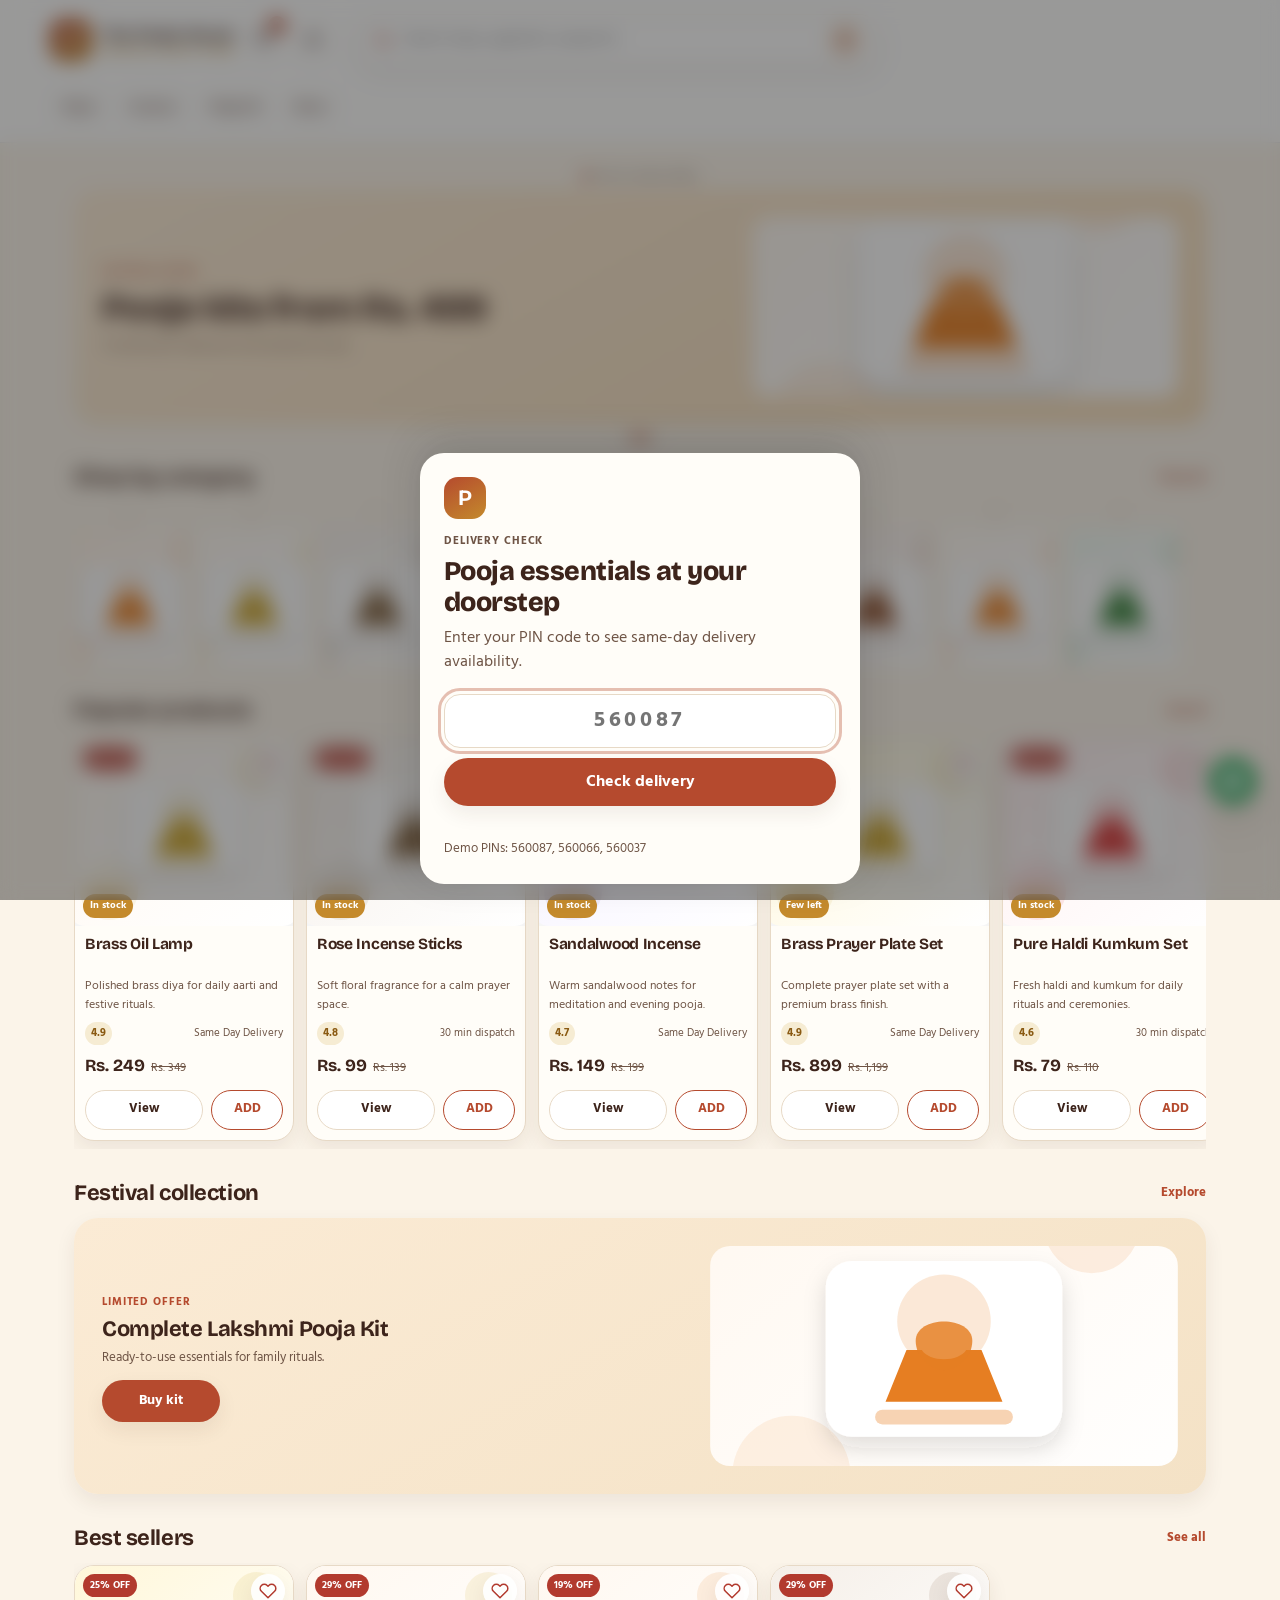
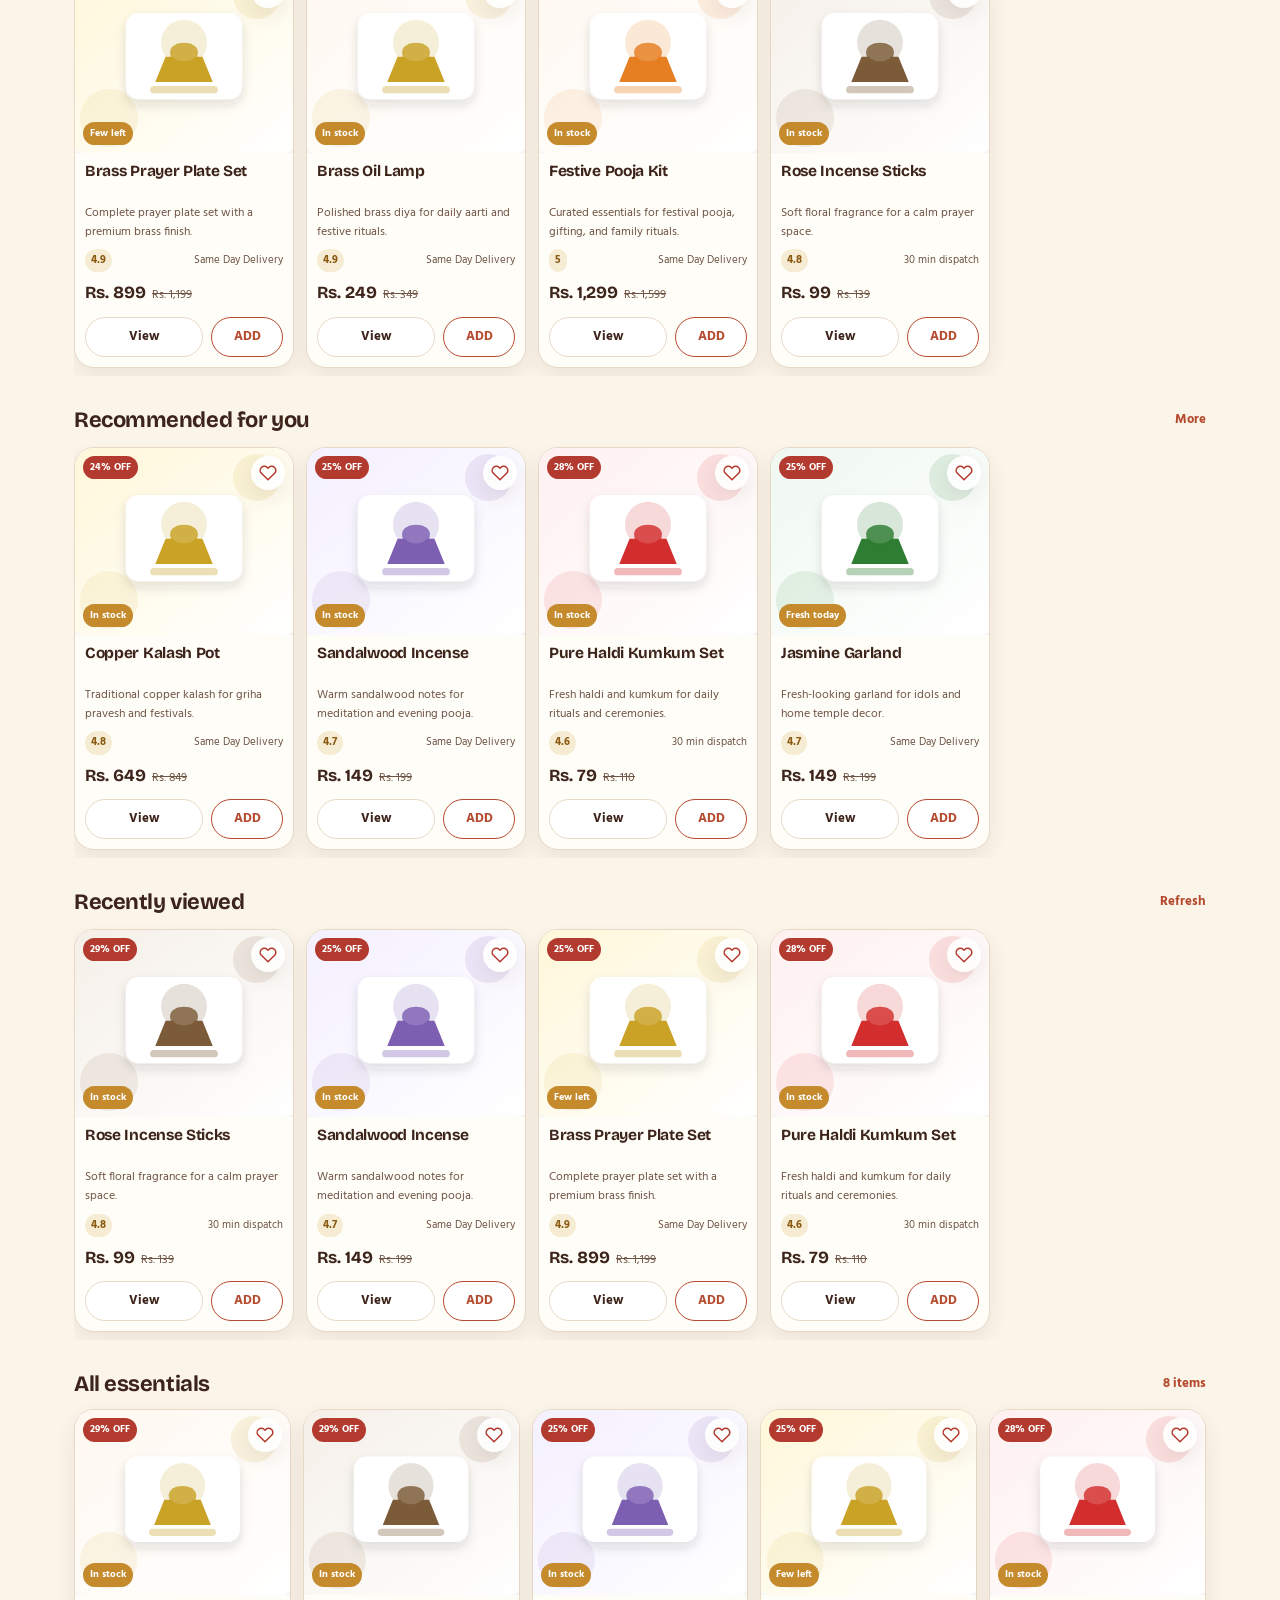
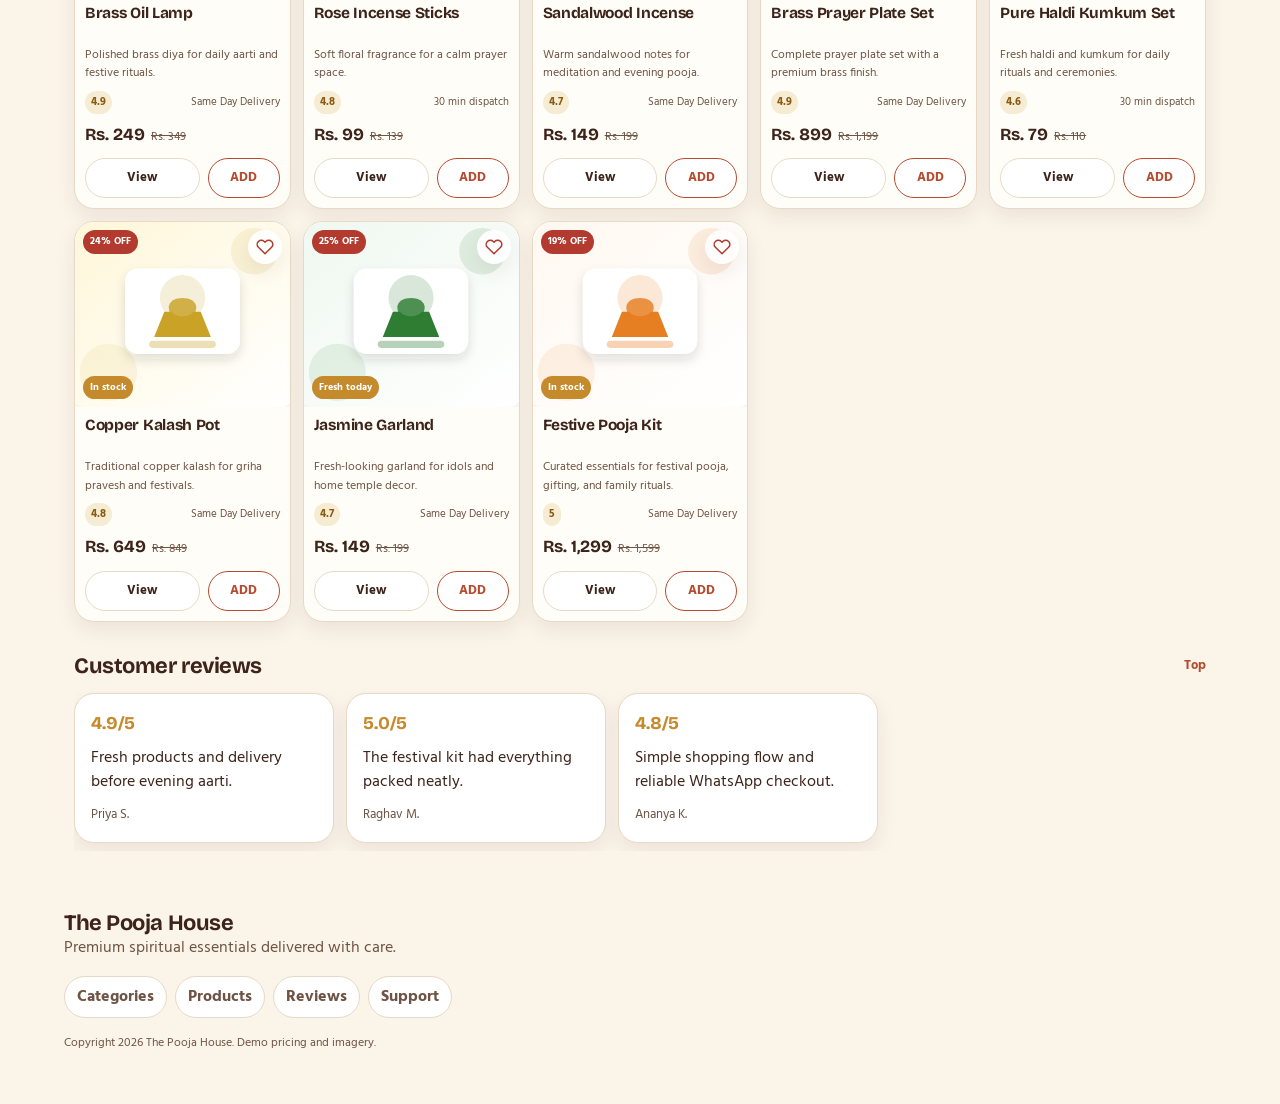
==== commit a8493c6d: "Switch font pairing to Bricolage Grotesque (headings) + Hind (body) Applied across all three designs" ====
--- a/design-1-traditional/index.html
+++ b/design-1-traditional/index.html
@@ -7,7 +7,7 @@
   <title>The Pooja House | Pooja Essentials Delivered Fast</title>
   <link rel="preconnect" href="https://fonts.googleapis.com">
   <link rel="preconnect" href="https://fonts.gstatic.com" crossorigin>
-  <link href="https://fonts.googleapis.com/css2?family=Fraunces:ital,opsz,wght@0,9..144,400;0,9..144,500;0,9..144,600;1,9..144,500&family=Hind:wght@400;500;600;700&display=swap" rel="stylesheet">
+  <link href="https://fonts.googleapis.com/css2?family=Bricolage+Grotesque:opsz,wght@12..96,400;12..96,600;12..96,700;12..96,800&family=Hind:wght@400;500;600;700&display=swap" rel="stylesheet">
   <link rel="stylesheet" href="style.css">
 </head>
 <body data-shop="The Pooja House">
--- a/design-1-traditional/style.css
+++ b/design-1-traditional/style.css
@@ -37,7 +37,8 @@
 a { color: inherit; text-decoration: none; }
 button, input { font: inherit; }
 button { cursor: pointer; -webkit-tap-highlight-color: transparent; }
-h1, h2, h3 { font-family: "Fraunces", Georgia, serif; font-weight: 500; line-height: 1.14; letter-spacing: -.01em; }
+h1, h2, h3 { font-family: 'Bricolage Grotesque', system-ui, sans-serif; font-weight: 700; line-height: 1.14; letter-spacing: -.02em; }
+h1 { font-weight: 800; }
 :focus-visible { outline: 3px solid rgba(230, 126, 34, .35); outline-offset: 3px; }
 .sr-only {
   position: absolute;
@@ -138,7 +139,7 @@
   border-radius: 14px;
   color: #fff;
   background: var(--primary);
-  font: 700 22px "Poppins", sans-serif;
+  font: 700 22px 'Bricolage Grotesque', sans-serif;
 }
 .pin-card .brand-mark { margin-bottom: 14px; }
 .pin-card h1 { margin: 6px 0 8px; font-size: 24px; }
@@ -186,7 +187,7 @@
 }
 .brand strong {
   display: block;
-  font: 700 16px "Poppins", sans-serif;
+  font: 700 16px 'Bricolage Grotesque', sans-serif;
   white-space: nowrap;
 }
 .brand small {
@@ -1014,19 +1015,19 @@
 }
 
 /* ===== Traditional / Warm — signature touches ===== */
-.brand-mark { font-family: "Fraunces", serif; font-weight: 600; background: linear-gradient(150deg, var(--primary), var(--accent)); }
-.brand strong { font-family: "Fraunces", serif; font-weight: 600; font-size: 17px; }
+.brand-mark { font-family: 'Bricolage Grotesque', sans-serif; font-weight: 700; background: linear-gradient(150deg, var(--primary), var(--accent)); }
+.brand strong { font-family: 'Bricolage Grotesque', system-ui, sans-serif; font-weight: 700; font-size: 17px; letter-spacing: -.02em; }
 .brand small { letter-spacing: .1em; text-transform: uppercase; font-size: 10px; color: var(--accent); font-weight: 700; }
 .pin-card h1 { font-size: 27px; }
-.section-title h2 { font-weight: 500; }
-.price-row strong { font-family: "Fraunces", serif; font-weight: 600; }
+.section-title h2 { font-weight: 700; }
+.price-row strong { font-family: 'Bricolage Grotesque', system-ui, sans-serif; font-weight: 700; }
 .rating-pill { color: #8a5a12; background: #F6ECD3; }
 .stock-badge { background: var(--accent); }
 .location-pill { color: #8a5a12; background: #F6ECD3; }
 .category-img { border-radius: 22px; border: 1px solid var(--line); }
 .promo-card { background: linear-gradient(150deg, #FBEBD5, #F5DCB8); }
 .festival-card { background: linear-gradient(150deg, #FBEBD5, #F4E2C6); }
-.review-card strong { color: var(--accent); font-family: "Fraunces", serif; }
+.review-card strong { color: var(--accent); font-family: 'Bricolage Grotesque', system-ui, sans-serif; }
 /* warm cart-bar identity — checkout button stays WhatsApp green */
 .cart-bar { background: linear-gradient(120deg, var(--primary), #93381F); box-shadow: 0 16px 34px rgba(61, 36, 27, .32); }
 .cart-bar small { color: rgba(255, 255, 255, .82); }
